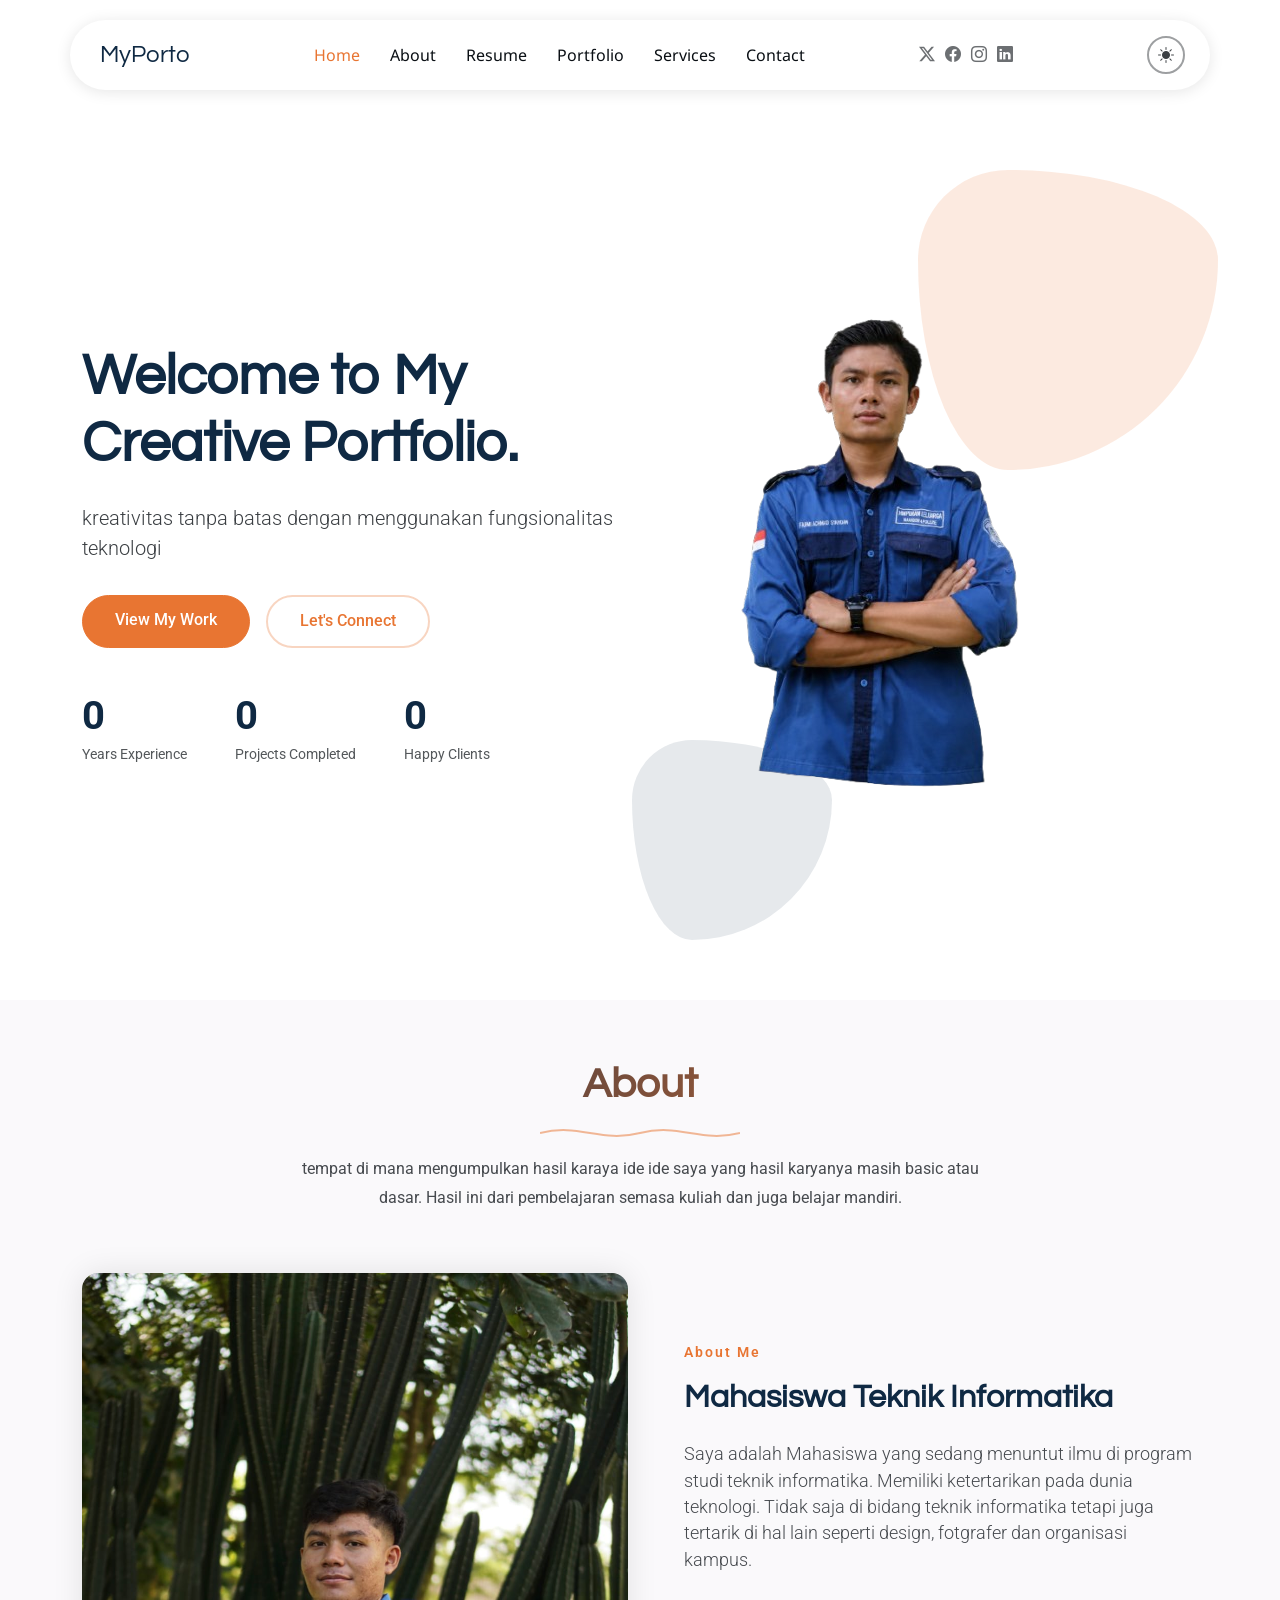
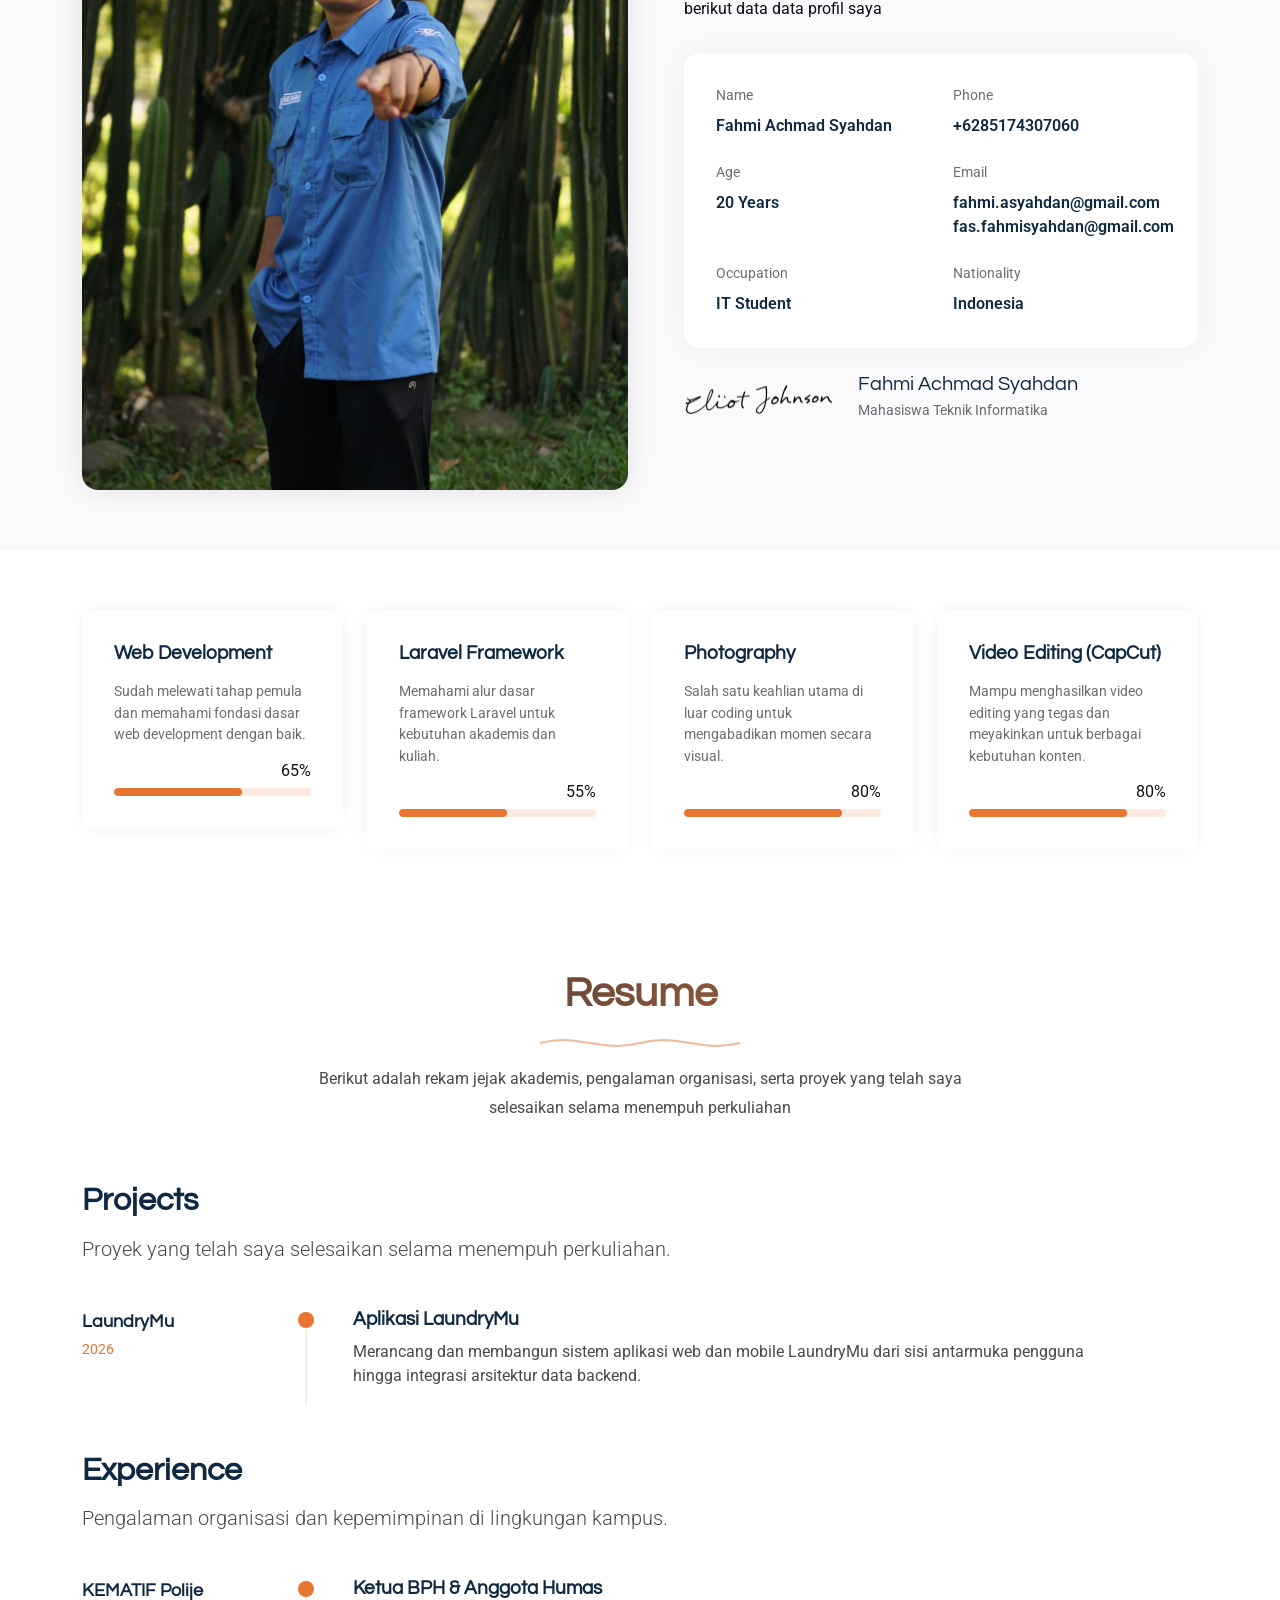
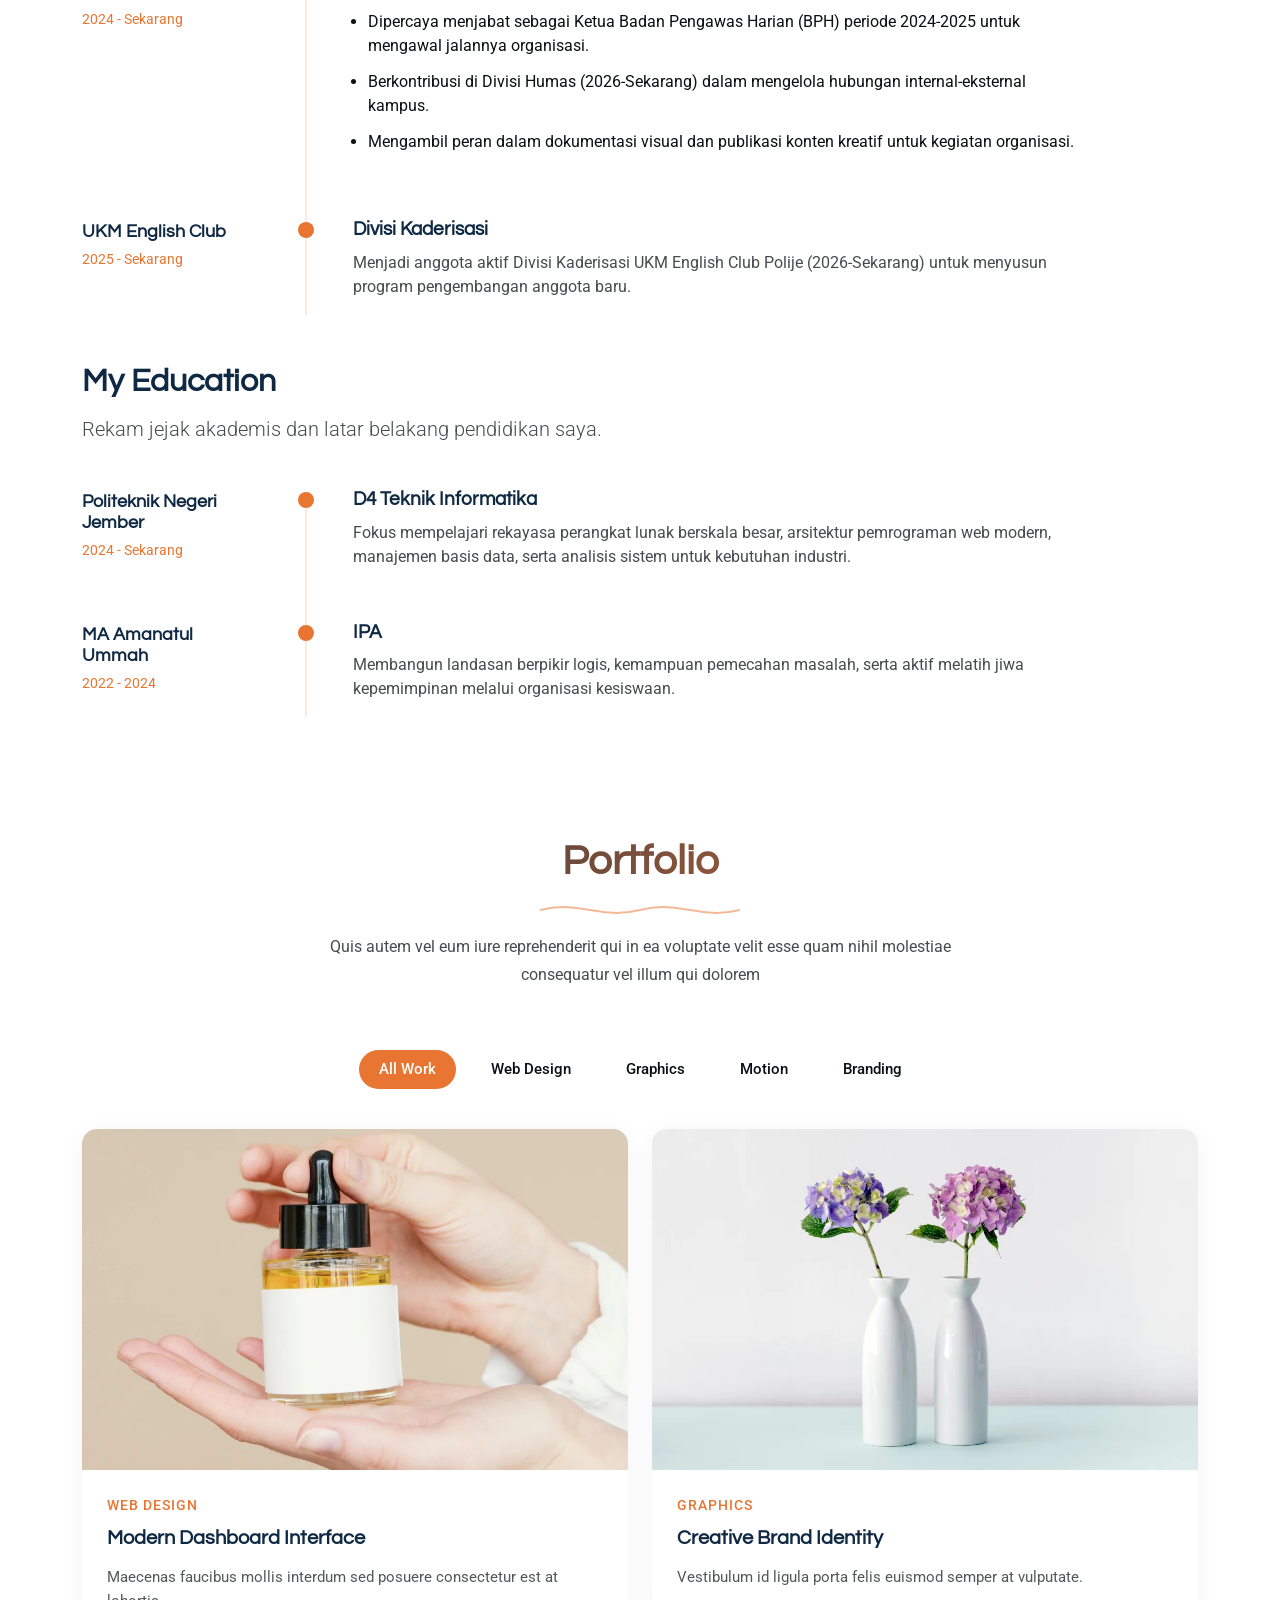
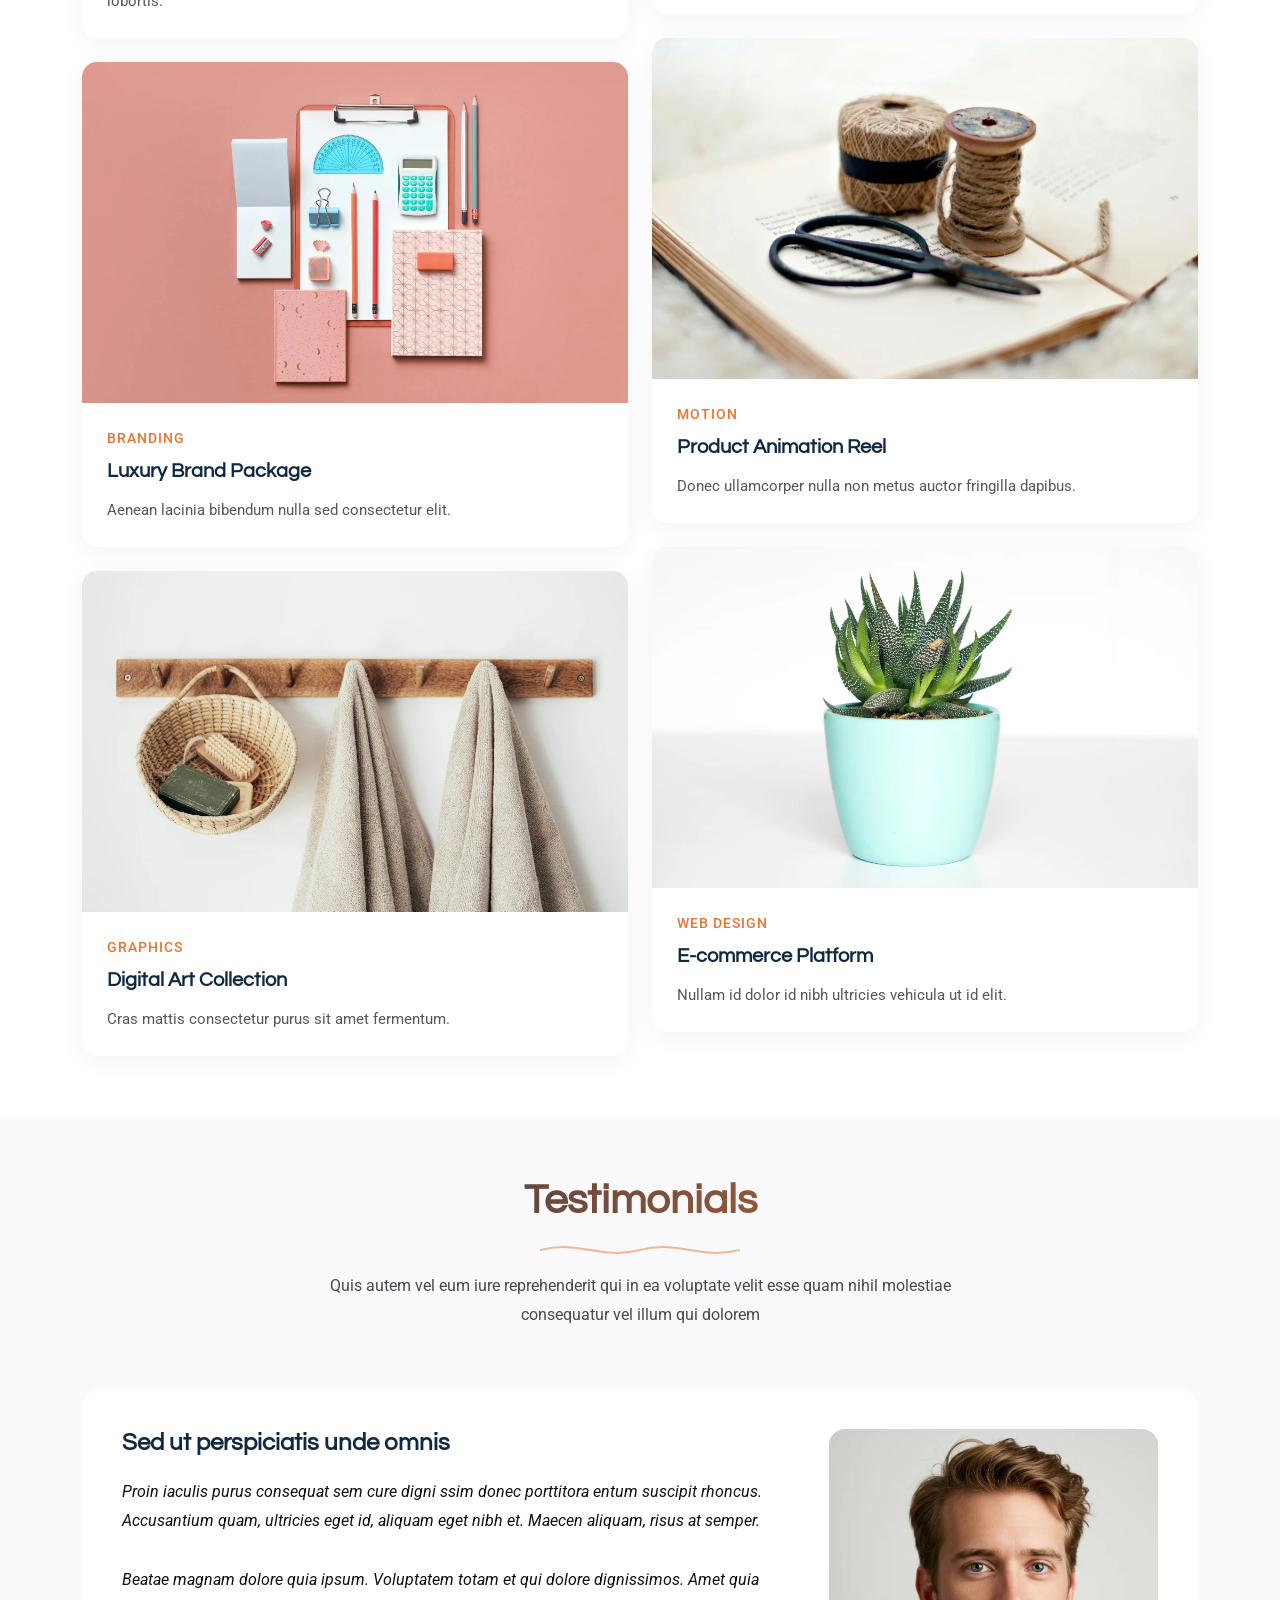
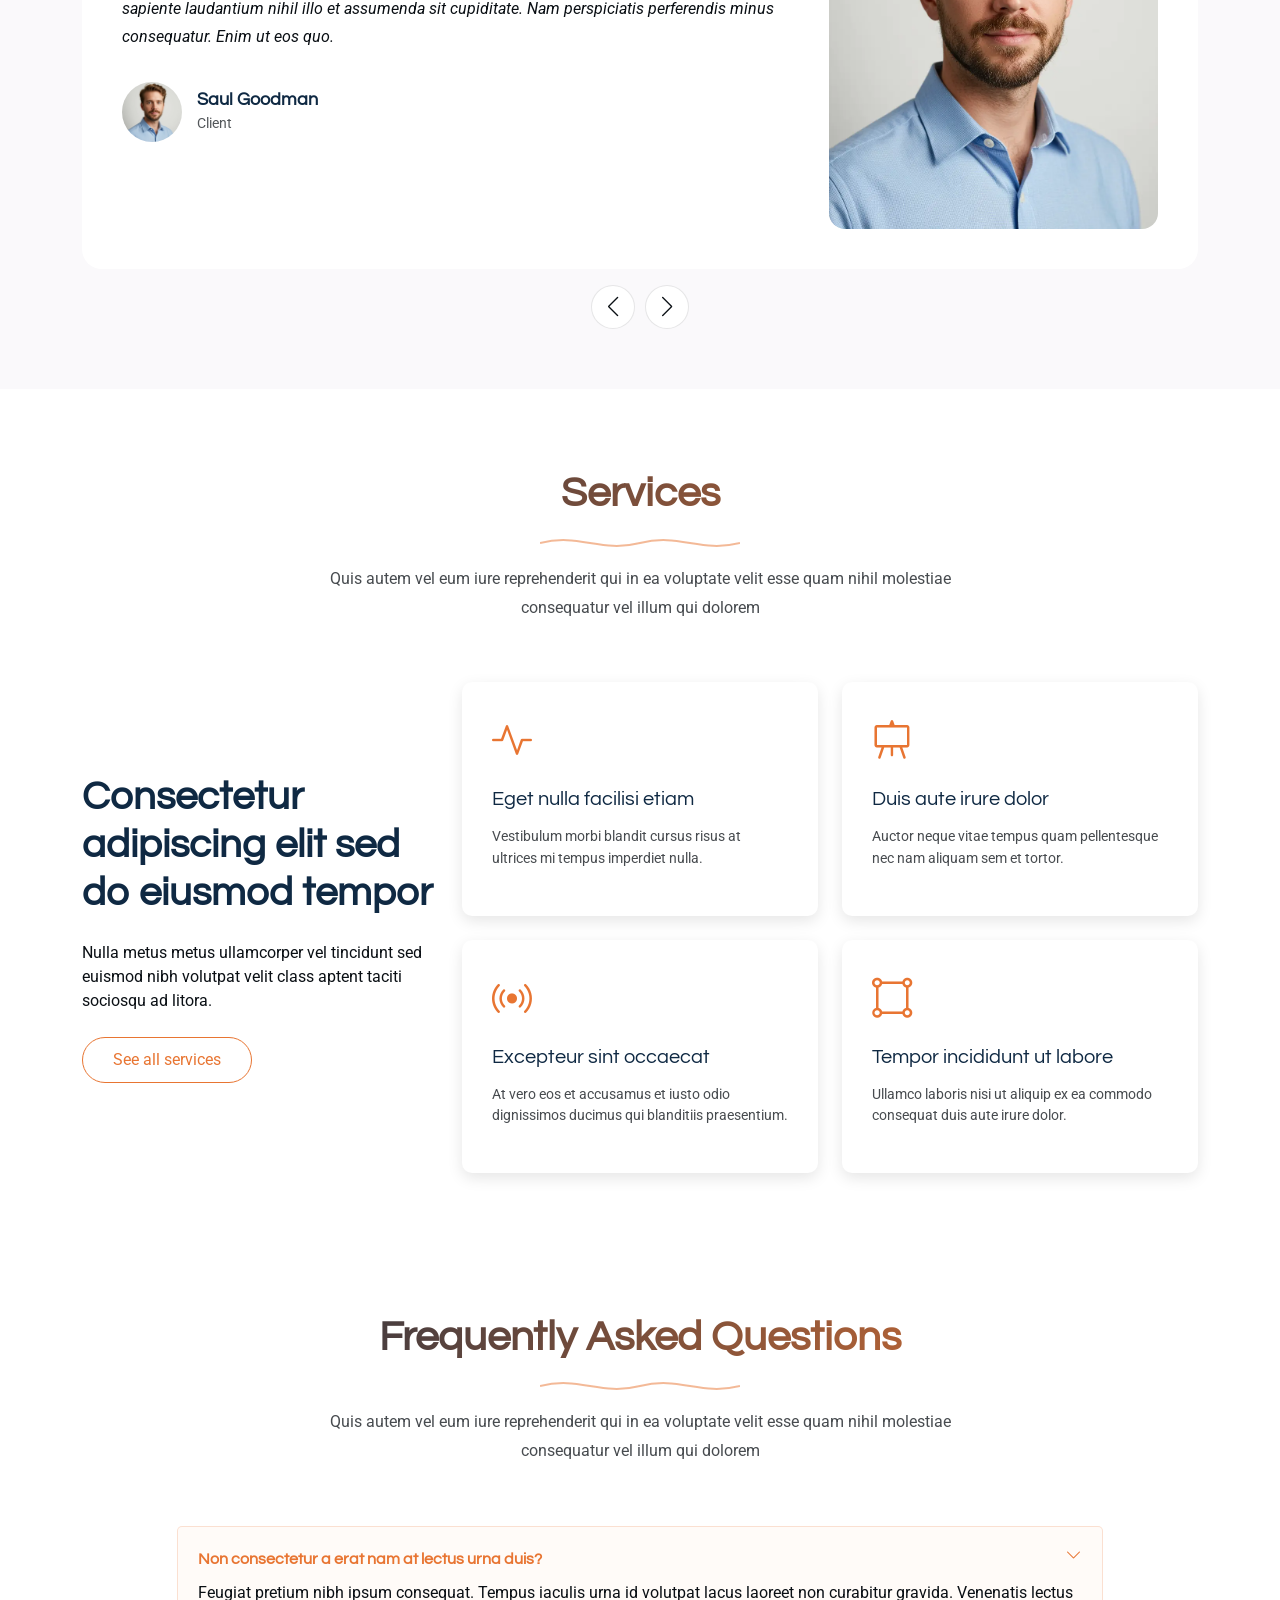
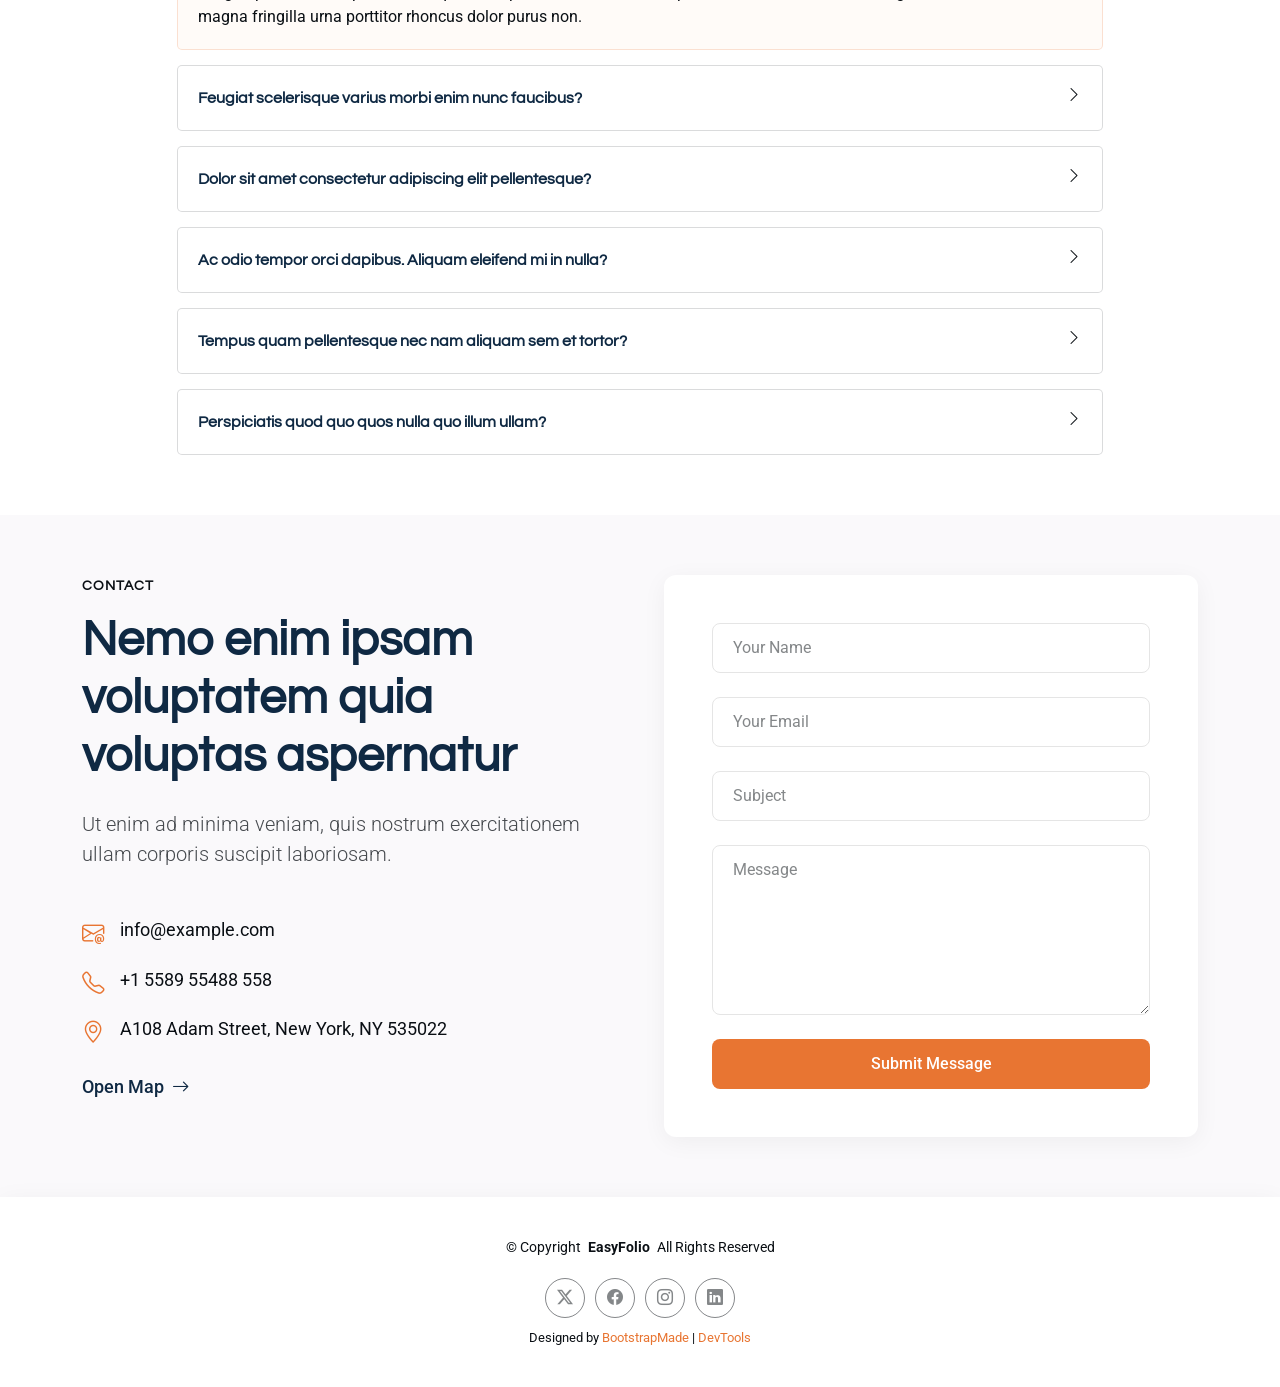
==== index.html @ a1263321 "first commit" ====
<!DOCTYPE html>
<html lang="en">

<head>
  <meta charset="utf-8">
  <meta content="width=device-width, initial-scale=1.0" name="viewport">
  <title>Index - EasyFolio Bootstrap Template</title>
  <meta name="description" content="">
  <meta name="keywords" content="">

  <!-- Favicons -->
  <link href="assets/img/favicon.png" rel="icon">
  <link href="assets/img/apple-touch-icon.png" rel="apple-touch-icon">

  <!-- Fonts -->
  <link href="https://fonts.googleapis.com" rel="preconnect">
  <link href="https://fonts.gstatic.com" rel="preconnect" crossorigin>
  <link
    href="https://fonts.googleapis.com/css2?family=Roboto:ital,wght@0,100;0,300;0,400;0,500;0,700;0,900;1,100;1,300;1,400;1,500;1,700;1,900&family=Noto+Sans:ital,wght@0,100;0,200;0,300;0,400;0,500;0,600;0,700;0,800;0,900;1,100;1,200;1,300;1,400;1,500;1,600;1,700;1,800;1,900&family=Questrial:wght@400&display=swap"
    rel="stylesheet">

  <!-- Vendor CSS Files -->
  <link href="assets/vendor/bootstrap/css/bootstrap.min.css" rel="stylesheet">
  <link href="assets/vendor/bootstrap-icons/bootstrap-icons.css" rel="stylesheet">
  <link href="assets/vendor/aos/aos.css" rel="stylesheet">
  <link href="assets/vendor/glightbox/css/glightbox.min.css" rel="stylesheet">
  <link href="assets/vendor/swiper/swiper-bundle.min.css" rel="stylesheet">

  <!-- Main CSS File -->
  <link href="assets/css/main.css" rel="stylesheet">

  <!-- =======================================================
  * Template Name: EasyFolio
  * Template URL: https://bootstrapmade.com/easyfolio-bootstrap-portfolio-template/
  * Updated: Feb 21 2025 with Bootstrap v5.3.3
  * Author: BootstrapMade.com
  * License: https://bootstrapmade.com/license/
  ======================================================== -->

  <!-- Dark mode: Apply before render to prevent FOUC -->
  <script>
    (function () {
      if (localStorage.getItem('easyfolio-dark-mode') === 'enabled') {
        document.documentElement.classList.add('dark-mode-preload');
        document.addEventListener('DOMContentLoaded', function () {
          document.body.classList.add('dark-mode');
          document.documentElement.classList.remove('dark-mode-preload');
        });
      }
    })();
  </script>
</head>

<body class="index-page">

  <header id="header" class="header d-flex align-items-center sticky-top">
    <div
      class="header-container container-fluid container-xl position-relative d-flex align-items-center justify-content-between">

      <a href="index.html" class="logo d-flex align-items-center me-auto me-xl-0">
        <!-- Uncomment the line below if you also wish to use an image logo -->
        <!-- <img src="assets/img/logo.webp" alt=""> -->
        <h1 class="sitename">MyPorto</h1>
      </a>

      <nav id="navmenu" class="navmenu">
        <ul>
          <li><a href="#hero" class="active">Home</a></li>
          <li><a href="#about">About</a></li>
          <li><a href="#resume">Resume</a></li>
          <li><a href="#portfolio">Portfolio</a></li>
          <li><a href="#services">Services</a></li>

          <li><a href="#contact">Contact</a></li>
        </ul>
        <i class="mobile-nav-toggle d-xl-none bi bi-list"></i>
      </nav>

      <div class="header-social-links">
        <a href="#" class="twitter"><i class="bi bi-twitter-x"></i></a>
        <a href="#" class="facebook"><i class="bi bi-facebook"></i></a>
        <a href="#" class="instagram"><i class="bi bi-instagram"></i></a>
        <a href="#" class="linkedin"><i class="bi bi-linkedin"></i></a>
      </div>

      <!-- Dark Mode Toggle -->
      <button class="dark-mode-toggle" id="darkModeToggle" title="Toggle Dark Mode" aria-label="Toggle Dark Mode">
        <i class="bi bi-sun-fill icon-sun"></i>
        <i class="bi bi-moon-fill icon-moon"></i>
      </button>

    </div>
  </header>

  <main class="main">

    <!-- Hero Section -->
    <section id="hero" class="hero section">

      <div class="container" data-aos="fade-up" data-aos-delay="100">

        <div class="row align-items-center content">
          <div class="col-lg-6" data-aos="fade-up" data-aos-delay="200">
            <h2>Welcome to My Creative Portfolio.</h2>
            <p class="lead">kreativitas tanpa batas dengan menggunakan fungsionalitas teknologi</p>
            <div class="cta-buttons" data-aos="fade-up" data-aos-delay="300">
              <a href="#portfolio" class="btn btn-primary">View My Work</a>
              <a href="#contact" class="btn btn-outline">Let's Connect</a>
            </div>
            <div class="hero-stats" data-aos="fade-up" data-aos-delay="400">
              <div class="stat-item">
                <span class="stat-number">0</span>
                <span class="stat-label">Years Experience</span>
              </div>
              <div class="stat-item">
                <span class="stat-number">0</span>
                <span class="stat-label">Projects Completed</span>
              </div>
              <div class="stat-item">
                <span class="stat-number">0</span>
                <span class="stat-label">Happy Clients</span>
              </div>
            </div>
          </div>
          <div class="col-lg-6">
            <div class="hero-image">
              <img src="assets/img/profile/fahmi profil.png" alt="Portfolio Hero Image" class="img-fluid"
                data-aos="zoom-out" data-aos-delay="300">
              <div class="shape-1"></div>
              <div class="shape-2"></div>
            </div>
          </div>
        </div>

      </div>

    </section><!-- /Hero Section -->

    <!-- About Section -->
    <section id="about" class="about section light-background">

      <!-- Section Title -->
      <div class="container section-title" data-aos="fade-up">
        <h2>About</h2>
        <div class="title-shape">
          <svg viewBox="0 0 200 20" xmlns="http://www.w3.org/2000/svg">
            <path d="M 0,10 C 40,0 60,20 100,10 C 140,0 160,20 200,10" fill="none" stroke="currentColor"
              stroke-width="2"></path>
          </svg>
        </div>
        <p>tempat di mana mengumpulkan hasil karaya ide ide saya yang hasil karyanya masih basic atau dasar. Hasil ini dari pembelajaran semasa kuliah dan juga belajar mandiri.</p>
      </div><!-- End Section Title -->

      <div class="container" data-aos="fade-up" data-aos-delay="100">

        <div class="row align-items-center">
          <div class="col-lg-6 position-relative" data-aos="fade-right" data-aos-delay="200">
            <div class="about-image">
              <img src="assets/img/profile/profil fahmi kematif.jpg" alt="Profile Image" class="img-fluid rounded-4">
            </div>
          </div>

          <div class="col-lg-6" data-aos="fade-left" data-aos-delay="300">
            <div class="about-content">
              <span class="subtitle">About Me</span>

              <h2>Mahasiswa Teknik Informatika</h2>

              <p class="lead mb-4">Saya adalah Mahasiswa yang sedang menuntut ilmu di program studi teknik informatika. Memiliki ketertarikan pada dunia teknologi. Tidak saja di bidang teknik informatika tetapi juga tertarik di hal lain seperti design, fotgrafer dan organisasi kampus.</p>

              <p class="mb-4">berikut data data profil saya</p>

              <div class="personal-info">
                <div class="row g-4">
                  <div class="col-6">
                    <div class="info-item">
                      <span class="label">Name</span>
                      <span class="value">Fahmi Achmad Syahdan</span>
                    </div>
                  </div>

                  <div class="col-6">
                    <div class="info-item">
                      <span class="label">Phone</span>
                      <span class="value">+6285174307060</span>
                    </div>
                  </div>

                  <div class="col-6">
                    <div class="info-item">
                      <span class="label">Age</span>
                      <span class="value">20 Years</span>
                    </div>
                  </div>

                  <div class="col-6">
                    <div class="info-item">
                      <span class="label">Email</span>
                      <span class="value">fahmi.asyahdan@gmail.com<br>fas.fahmisyahdan@gmail.com</span>
                    </div>
                  </div>

                  <div class="col-6">
                    <div class="info-item">
                      <span class="label">Occupation</span>
                      <span class="value">IT Student</span>
                    </div>
                  </div>

                  <div class="col-6">
                    <div class="info-item">
                      <span class="label">Nationality</span>
                      <span class="value">Indonesia</span>
                    </div>
                  </div>
                </div>
              </div>

              <div class="signature mt-4">
                <div class="signature-image">
                  <img src="assets/img/misc/signature-1.webp" alt="" class="img-fluid">
                </div>
                <div class="signature-info">
                  <h4>Fahmi Achmad Syahdan</h4>
                  <p>Mahasiswa Teknik Informatika</p>
                </div>
              </div>
            </div>
          </div>
        </div>

      </div>

    </section><!-- /About Section -->

    <!-- Skills Section -->
    <section id="skills" class="skills section">

      <div class="container" data-aos="fade-up" data-aos-delay="100">

        <div class="row g-4 skills-animation">

          <div class="col-md-6 col-lg-3" data-aos="fade-up" data-aos-delay="100">
            <div class="skill-box">
              <h3>Web Development</h3>
              <p>Sudah melewati tahap pemula dan memahami fondasi dasar web development dengan baik.</p>
              <span class="text-end d-block">65%</span>
              <div class="progress">
                <div class="progress-bar" role="progressbar" aria-valuenow="65" aria-valuemin="0" aria-valuemax="100">
                </div>
              </div>
            </div>
          </div>

          <div class="col-md-6 col-lg-3" data-aos="fade-up" data-aos-delay="200">
            <div class="skill-box">
              <h3>Laravel Framework</h3>
              <p>Memahami alur dasar framework Laravel untuk kebutuhan akademis dan kuliah.</p>
              <span class="text-end d-block">55%</span>
              <div class="progress">
                <div class="progress-bar" role="progressbar" aria-valuenow="55" aria-valuemin="0" aria-valuemax="100">
                </div>
              </div>
            </div>
          </div>

          <div class="col-md-6 col-lg-3" data-aos="fade-up" data-aos-delay="300">
            <div class="skill-box">
              <h3>Photography</h3>
              <p>Salah satu keahlian utama di luar coding untuk mengabadikan momen secara visual.</p>
              <span class="text-end d-block">80%</span>
              <div class="progress">
                <div class="progress-bar" role="progressbar" aria-valuenow="80" aria-valuemin="0" aria-valuemax="100">
                </div>
              </div>
            </div>
          </div>

          <div class="col-md-6 col-lg-3" data-aos="fade-up" data-aos-delay="400">
            <div class="skill-box">
              <h3>Video Editing (CapCut)</h3>
              <p>Mampu menghasilkan video editing yang tegas dan meyakinkan untuk berbagai kebutuhan konten.</p>
              <span class="text-end d-block">80%</span>
              <div class="progress">
                <div class="progress-bar" role="progressbar" aria-valuenow="80" aria-valuemin="0" aria-valuemax="100">
                </div>
              </div>
            </div>
          </div>

        </div>

      </div>

    </section><!-- /Skills Section -->

    <!-- Resume Section -->
    <section id="resume" class="resume section">

      <!-- Section Title -->
      <div class="container section-title" data-aos="fade-up">
        <h2>Resume</h2>
        <div class="title-shape">
          <svg viewBox="0 0 200 20" xmlns="http://www.w3.org/2000/svg">
            <path d="M 0,10 C 40,0 60,20 100,10 C 140,0 160,20 200,10" fill="none" stroke="currentColor"
              stroke-width="2"></path>
          </svg>
        </div>
        <p>Berikut adalah rekam jejak akademis, pengalaman organisasi, serta proyek yang telah saya selesaikan selama menempuh perkuliahan</p>
      </div><!-- End Section Title -->

      <div class="container" data-aos="fade-up" data-aos-delay="100">

        <div class="row">
          <div class="col-12">
            <div class="resume-wrapper">
              <div class="resume-block" data-aos="fade-up">
                <h2>Projects</h2>
                <p class="lead">Proyek yang telah saya selesaikan selama menempuh perkuliahan.</p>

                <div class="timeline">
                  <div class="timeline-item" data-aos="fade-up" data-aos-delay="200">
                    <div class="timeline-left">
                      <h4 class="company">LaundryMu</h4>
                      <span class="period">2026</span>
                    </div>
                    <div class="timeline-dot"></div>
                    <div class="timeline-right">
                      <h3 class="position">Aplikasi LaundryMu</h3>
                      <p class="description">Merancang dan membangun sistem aplikasi web dan mobile LaundryMu dari sisi antarmuka pengguna hingga integrasi arsitektur data backend.</p>
                    </div>
                  </div>
                </div>
              </div>

              <div class="resume-block" data-aos="fade-up" data-aos-delay="100">
                <h2>Experience</h2>
                <p class="lead">Pengalaman organisasi dan kepemimpinan di lingkungan kampus.</p>

                <div class="timeline">
                  <div class="timeline-item" data-aos="fade-up" data-aos-delay="200">
                    <div class="timeline-left">
                      <h4 class="company">KEMATIF Polije</h4>
                      <span class="period">2024 - Sekarang</span>
                    </div>
                    <div class="timeline-dot"></div>
                    <div class="timeline-right">
                      <h3 class="position">Ketua BPH &amp; Anggota Humas</h3>
                      <ul>
                        <li>Dipercaya menjabat sebagai Ketua Badan Pengawas Harian (BPH) periode 2024-2025 untuk mengawal jalannya organisasi.</li>
                        <li>Berkontribusi di Divisi Humas (2026-Sekarang) dalam mengelola hubungan internal-eksternal kampus.</li>
                        <li>Mengambil peran dalam dokumentasi visual dan publikasi konten kreatif untuk kegiatan organisasi.</li>
                      </ul>
                    </div>
                  </div>

                  <div class="timeline-item" data-aos="fade-up" data-aos-delay="300">
                    <div class="timeline-left">
                      <h4 class="company">UKM English Club</h4>
                      <span class="period">2025 - Sekarang</span>
                    </div>
                    <div class="timeline-dot"></div>
                    <div class="timeline-right">
                      <h3 class="position">Divisi Kaderisasi</h3>
                      <p class="description">Menjadi anggota aktif Divisi Kaderisasi UKM English Club Polije (2026-Sekarang) untuk menyusun program pengembangan anggota baru.</p>
                    </div>
                  </div>
                </div>
              </div>

              <div class="resume-block" data-aos="fade-up" data-aos-delay="200">
                <h2>My Education</h2>
                <p class="lead">Rekam jejak akademis dan latar belakang pendidikan saya.</p>

                <div class="timeline">
                  <div class="timeline-item" data-aos="fade-up" data-aos-delay="200">
                    <div class="timeline-left">
                      <h4 class="company">Politeknik Negeri Jember</h4>
                      <span class="period">2024 - Sekarang</span>
                    </div>
                    <div class="timeline-dot"></div>
                    <div class="timeline-right">
                      <h3 class="position">D4 Teknik Informatika</h3>
                      <p class="description">Fokus mempelajari rekayasa perangkat lunak berskala besar, arsitektur pemrograman web modern, manajemen basis data, serta analisis sistem untuk kebutuhan industri.</p>
                    </div>
                  </div>

                  <div class="timeline-item" data-aos="fade-up" data-aos-delay="300">
                    <div class="timeline-left">
                      <h4 class="company">MA Amanatul Ummah</h4>
                      <span class="period">2022 - 2024</span>
                    </div>
                    <div class="timeline-dot"></div>
                    <div class="timeline-right">
                      <h3 class="position">IPA</h3>
                      <p class="description">Membangun landasan berpikir logis, kemampuan pemecahan masalah, serta aktif melatih jiwa kepemimpinan melalui organisasi kesiswaan.</p>
                    </div>
                  </div>
                </div>
              </div>
            </div>
          </div>
        </div>

      </div>

    </section><!-- /Resume Section -->

    <!-- Portfolio Section -->
    <section id="portfolio" class="portfolio section">

      <!-- Section Title -->
      <div class="container section-title" data-aos="fade-up">
        <h2>Portfolio</h2>
        <div class="title-shape">
          <svg viewBox="0 0 200 20" xmlns="http://www.w3.org/2000/svg">
            <path d="M 0,10 C 40,0 60,20 100,10 C 140,0 160,20 200,10" fill="none" stroke="currentColor"
              stroke-width="2"></path>
          </svg>
        </div>
        <p>Quis autem vel eum iure reprehenderit qui in ea voluptate velit esse quam nihil molestiae consequatur vel
          illum qui dolorem</p>
      </div><!-- End Section Title -->

      <div class="container" data-aos="fade-up" data-aos-delay="100">

        <div class="isotope-layout" data-default-filter="*" data-layout="masonry" data-sort="original-order">

          <div class="portfolio-filters-container" data-aos="fade-up" data-aos-delay="200">
            <ul class="portfolio-filters isotope-filters">
              <li data-filter="*" class="filter-active">All Work</li>
              <li data-filter=".filter-web">Web Design</li>
              <li data-filter=".filter-graphics">Graphics</li>
              <li data-filter=".filter-motion">Motion</li>
              <li data-filter=".filter-brand">Branding</li>
            </ul>
          </div>

          <div class="row g-4 isotope-container" data-aos="fade-up" data-aos-delay="300">

            <div class="col-lg-6 col-md-6 portfolio-item isotope-item filter-web">
              <div class="portfolio-card">
                <div class="portfolio-image">
                  <img src="assets/img/portfolio/portfolio-1.webp" class="img-fluid" alt="" loading="lazy">
                  <div class="portfolio-overlay">
                    <div class="portfolio-actions">
                      <a href="assets/img/portfolio/portfolio-1.webp" class="glightbox preview-link"
                        data-gallery="portfolio-gallery-web"><i class="bi bi-eye"></i></a>
                      <a href="portfolio-details.html" class="details-link"><i class="bi bi-arrow-right"></i></a>
                    </div>
                  </div>
                </div>
                <div class="portfolio-content">
                  <span class="category">Web Design</span>
                  <h3>Modern Dashboard Interface</h3>
                  <p>Maecenas faucibus mollis interdum sed posuere consectetur est at lobortis.</p>
                </div>
              </div>
            </div><!-- End Portfolio Item -->

            <div class="col-lg-6 col-md-6 portfolio-item isotope-item filter-graphics">
              <div class="portfolio-card">
                <div class="portfolio-image">
                  <img src="assets/img/portfolio/portfolio-10.webp" class="img-fluid" alt="" loading="lazy">
                  <div class="portfolio-overlay">
                    <div class="portfolio-actions">
                      <a href="assets/img/portfolio/portfolio-10.webp" class="glightbox preview-link"
                        data-gallery="portfolio-gallery-graphics"><i class="bi bi-eye"></i></a>
                      <a href="portfolio-details.html" class="details-link"><i class="bi bi-arrow-right"></i></a>
                    </div>
                  </div>
                </div>
                <div class="portfolio-content">
                  <span class="category">Graphics</span>
                  <h3>Creative Brand Identity</h3>
                  <p>Vestibulum id ligula porta felis euismod semper at vulputate.</p>
                </div>
              </div>
            </div><!-- End Portfolio Item -->

            <div class="col-lg-6 col-md-6 portfolio-item isotope-item filter-motion">
              <div class="portfolio-card">
                <div class="portfolio-image">
                  <img src="assets/img/portfolio/portfolio-7.webp" class="img-fluid" alt="" loading="lazy">
                  <div class="portfolio-overlay">
                    <div class="portfolio-actions">
                      <a href="assets/img/portfolio/portfolio-7.webp" class="glightbox preview-link"
                        data-gallery="portfolio-gallery-motion"><i class="bi bi-eye"></i></a>
                      <a href="portfolio-details.html" class="details-link"><i class="bi bi-arrow-right"></i></a>
                    </div>
                  </div>
                </div>
                <div class="portfolio-content">
                  <span class="category">Motion</span>
                  <h3>Product Animation Reel</h3>
                  <p>Donec ullamcorper nulla non metus auctor fringilla dapibus.</p>
                </div>
              </div>
            </div><!-- End Portfolio Item -->

            <div class="col-lg-6 col-md-6 portfolio-item isotope-item filter-brand">
              <div class="portfolio-card">
                <div class="portfolio-image">
                  <img src="assets/img/portfolio/portfolio-4.webp" class="img-fluid" alt="" loading="lazy">
                  <div class="portfolio-overlay">
                    <div class="portfolio-actions">
                      <a href="assets/img/portfolio/portfolio-4.webp" class="glightbox preview-link"
                        data-gallery="portfolio-gallery-brand"><i class="bi bi-eye"></i></a>
                      <a href="portfolio-details.html" class="details-link"><i class="bi bi-arrow-right"></i></a>
                    </div>
                  </div>
                </div>
                <div class="portfolio-content">
                  <span class="category">Branding</span>
                  <h3>Luxury Brand Package</h3>
                  <p>Aenean lacinia bibendum nulla sed consectetur elit.</p>
                </div>
              </div>
            </div><!-- End Portfolio Item -->

            <div class="col-lg-6 col-md-6 portfolio-item isotope-item filter-web">
              <div class="portfolio-card">
                <div class="portfolio-image">
                  <img src="assets/img/portfolio/portfolio-2.webp" class="img-fluid" alt="" loading="lazy">
                  <div class="portfolio-overlay">
                    <div class="portfolio-actions">
                      <a href="assets/img/portfolio/portfolio-2.webp" class="glightbox preview-link"
                        data-gallery="portfolio-gallery-web"><i class="bi bi-eye"></i></a>
                      <a href="portfolio-details.html" class="details-link"><i class="bi bi-arrow-right"></i></a>
                    </div>
                  </div>
                </div>
                <div class="portfolio-content">
                  <span class="category">Web Design</span>
                  <h3>E-commerce Platform</h3>
                  <p>Nullam id dolor id nibh ultricies vehicula ut id elit.</p>
                </div>
              </div>
            </div><!-- End Portfolio Item -->

            <div class="col-lg-6 col-md-6 portfolio-item isotope-item filter-graphics">
              <div class="portfolio-card">
                <div class="portfolio-image">
                  <img src="assets/img/portfolio/portfolio-11.webp" class="img-fluid" alt="" loading="lazy">
                  <div class="portfolio-overlay">
                    <div class="portfolio-actions">
                      <a href="assets/img/portfolio/portfolio-11.webp" class="glightbox preview-link"
                        data-gallery="portfolio-gallery-graphics"><i class="bi bi-eye"></i></a>
                      <a href="portfolio-details.html" class="details-link"><i class="bi bi-arrow-right"></i></a>
                    </div>
                  </div>
                </div>
                <div class="portfolio-content">
                  <span class="category">Graphics</span>
                  <h3>Digital Art Collection</h3>
                  <p>Cras mattis consectetur purus sit amet fermentum.</p>
                </div>
              </div>
            </div><!-- End Portfolio Item -->

          </div><!-- End Portfolio Container -->

        </div>

      </div>

    </section><!-- /Portfolio Section -->

    <!-- Testimonials Section -->
    <section id="testimonials" class="testimonials section light-background">

      <!-- Section Title -->
      <div class="container section-title" data-aos="fade-up">
        <h2>Testimonials</h2>
        <div class="title-shape">
          <svg viewBox="0 0 200 20" xmlns="http://www.w3.org/2000/svg">
            <path d="M 0,10 C 40,0 60,20 100,10 C 140,0 160,20 200,10" fill="none" stroke="currentColor"
              stroke-width="2"></path>
          </svg>
        </div>
        <p>Quis autem vel eum iure reprehenderit qui in ea voluptate velit esse quam nihil molestiae consequatur vel
          illum qui dolorem</p>
      </div><!-- End Section Title -->

      <div class="container" data-aos="fade-up" data-aos-delay="100">

        <div class="testimonials-slider swiper init-swiper">
          <script type="application/json" class="swiper-config">
            {
              "slidesPerView": 1,
              "loop": true,
              "speed": 600,
              "autoplay": {
                "delay": 5000
              },
              "navigation": {
                "nextEl": ".swiper-button-next",
                "prevEl": ".swiper-button-prev"
              }
            }
          </script>

          <div class="swiper-wrapper">

            <div class="swiper-slide">
              <div class="testimonial-item">
                <div class="row">
                  <div class="col-lg-8">
                    <h2>Sed ut perspiciatis unde omnis</h2>
                    <p>
                      Proin iaculis purus consequat sem cure digni ssim donec porttitora entum suscipit rhoncus.
                      Accusantium quam, ultricies eget id, aliquam eget nibh et. Maecen aliquam, risus at semper.
                    </p>
                    <p>
                      Beatae magnam dolore quia ipsum. Voluptatem totam et qui dolore dignissimos. Amet quia sapiente
                      laudantium nihil illo et assumenda sit cupiditate. Nam perspiciatis perferendis minus consequatur.
                      Enim ut eos quo.
                    </p>
                    <div class="profile d-flex align-items-center">
                      <img src="assets/img/person/person-m-7.webp" class="profile-img" alt="">
                      <div class="profile-info">
                        <h3>Saul Goodman</h3>
                        <span>Client</span>
                      </div>
                    </div>
                  </div>
                  <div class="col-lg-4 d-none d-lg-block">
                    <div class="featured-img-wrapper">
                      <img src="assets/img/person/person-m-7.webp" class="featured-img" alt="">
                    </div>
                  </div>
                </div>
              </div>
            </div><!-- End Testimonial Item -->

            <div class="swiper-slide">
              <div class="testimonial-item">
                <div class="row">
                  <div class="col-lg-8">
                    <h2>Nemo enim ipsam voluptatem</h2>
                    <p>
                      Export tempor illum tamen malis malis eram quae irure esse labore quem cillum quid cillum eram
                      malis quorum velit fore eram velit sunt aliqua noster fugiat irure amet legam anim culpa.
                    </p>
                    <p>
                      Dolorem excepturi esse qui amet maxime quibusdam aut repellendus voluptatum. Corrupti enim a
                      repellat cumque est laborum fuga consequuntur. Dolorem nostrum deleniti quas voluptatem iure
                      dolorum rerum. Repudiandae doloribus ut repellat harum vero aut. Modi aut velit aperiam aspernatur
                      odit ut vitae.
                    </p>
                    <div class="profile d-flex align-items-center">
                      <img src="assets/img/person/person-f-8.webp" class="profile-img" alt="">
                      <div class="profile-info">
                        <h3>Sara Wilsson</h3>
                        <span>Designer</span>
                      </div>
                    </div>
                  </div>
                  <div class="col-lg-4 d-none d-lg-block">
                    <div class="featured-img-wrapper">
                      <img src="assets/img/person/person-f-8.webp" class="featured-img" alt="">
                    </div>
                  </div>
                </div>
              </div>
            </div><!-- End Testimonial Item -->

            <div class="swiper-slide">
              <div class="testimonial-item">
                <div class="row">
                  <div class="col-lg-8">
                    <h2>
                      Labore nostrum eos impedit
                    </h2>
                    <p>
                      Fugiat enim eram quae cillum dolore dolor amet nulla culpa multos export minim fugiat minim velit
                      minim dolor enim duis veniam ipsum anim magna sunt elit fore quem dolore labore illum veniam.
                    </p>
                    <p>
                      Itaque ut explicabo vero occaecati est quam rerum sed. Numquam tempora aut aut quaerat quia illum.
                      Nobis quia autem odit ipsam numquam. Doloribus sit sint corporis eius totam fuga. Hic nostrum
                      suscipit corrupti nam expedita adipisci aut optio.
                    </p>
                    <div class="profile d-flex align-items-center">
                      <img src="assets/img/person/person-m-9.webp" class="profile-img" alt="">
                      <div class="profile-info">
                        <h3>Matt Brandon</h3>
                        <span>Freelancer</span>
                      </div>
                    </div>
                  </div>
                  <div class="col-lg-4 d-none d-lg-block">
                    <div class="featured-img-wrapper">
                      <img src="assets/img/person/person-m-9.webp" class="featured-img" alt="">
                    </div>
                  </div>
                </div>
              </div>
            </div><!-- End Testimonial Item -->

            <div class="swiper-slide">
              <div class="testimonial-item">
                <div class="row">
                  <div class="col-lg-8">
                    <h2>Impedit dolor facilis nulla</h2>
                    <p>
                      Enim nisi quem export duis labore cillum quae magna enim sint quorum nulla quem veniam duis minim
                      tempor labore quem eram duis noster aute amet eram fore quis sint minim.
                    </p>
                    <p>
                      Omnis aspernatur accusantium qui delectus praesentium repellendus. Facilis sint odio aspernatur
                      voluptas commodi qui qui qui pariatur. Corrupti deleniti itaque quaerat ipsum deleniti culpa
                      tempora tempore. Et consequatur exercitationem hic aspernatur nobis est voluptatibus architecto
                      laborum.
                    </p>
                    <div class="profile d-flex align-items-center">
                      <img src="assets/img/person/person-f-10.webp" class="profile-img" alt="">
                      <div class="profile-info">
                        <h3>Jena Karlis</h3>
                        <span>Store Owner</span>
                      </div>
                    </div>
                  </div>
                  <div class="col-lg-4 d-none d-lg-block">
                    <div class="featured-img-wrapper">
                      <img src="assets/img/person/person-f-10.webp" class="featured-img" alt="">
                    </div>
                  </div>
                </div>
              </div>
            </div><!-- End Testimonial Item -->

          </div>

          <div class="swiper-navigation w-100 d-flex align-items-center justify-content-center">
            <div class="swiper-button-prev"></div>
            <div class="swiper-button-next"></div>
          </div>

        </div>

      </div>

    </section><!-- /Testimonials Section -->

    <!-- Services Section -->
    <section id="services" class="services section">

      <!-- Section Title -->
      <div class="container section-title" data-aos="fade-up">
        <h2>Services</h2>
        <div class="title-shape">
          <svg viewBox="0 0 200 20" xmlns="http://www.w3.org/2000/svg">
            <path d="M 0,10 C 40,0 60,20 100,10 C 140,0 160,20 200,10" fill="none" stroke="currentColor"
              stroke-width="2"></path>
          </svg>
        </div>
        <p>Quis autem vel eum iure reprehenderit qui in ea voluptate velit esse quam nihil molestiae consequatur vel
          illum qui dolorem</p>
      </div><!-- End Section Title -->

      <div class="container" data-aos="fade-up" data-aos-delay="100">

        <div class="row align-items-center">
          <div class="col-lg-4 mb-5 mb-lg-0">
            <h2 class="fw-bold mb-4 servies-title">Consectetur adipiscing elit sed do eiusmod tempor</h2>
            <p class="mb-4">Nulla metus metus ullamcorper vel tincidunt sed euismod nibh volutpat velit class aptent
              taciti sociosqu ad litora.</p>
            <a href="#" class="btn btn-outline-primary">See all services</a>
          </div>
          <div class="col-lg-8">
            <div class="row g-4">

              <div class="col-md-6" data-aos="fade-up" data-aos-delay="200">
                <div class="service-item">
                  <i class="bi bi-activity icon"></i>
                  <h3><a href="service-details.html">Eget nulla facilisi etiam</a></h3>
                  <p>Vestibulum morbi blandit cursus risus at ultrices mi tempus imperdiet nulla.</p>
                </div>
              </div><!-- End Service Item -->

              <div class="col-md-6" data-aos="fade-up" data-aos-delay="300">
                <div class="service-item">
                  <i class="bi bi-easel icon"></i>
                  <h3><a href="service-details.html">Duis aute irure dolor</a></h3>
                  <p>Auctor neque vitae tempus quam pellentesque nec nam aliquam sem et tortor.</p>
                </div>
              </div><!-- End Service Item -->

              <div class="col-md-6" data-aos="fade-up" data-aos-delay="400">
                <div class="service-item">
                  <i class="bi bi-broadcast icon"></i>
                  <h3><a href="service-details.html">Excepteur sint occaecat</a></h3>
                  <p>At vero eos et accusamus et iusto odio dignissimos ducimus qui blanditiis praesentium.</p>
                </div>
              </div><!-- End Service Item -->

              <div class="col-md-6" data-aos="fade-up" data-aos-delay="500">
                <div class="service-item">
                  <i class="bi bi-bounding-box-circles icon"></i>
                  <h3><a href="service-details.html">Tempor incididunt ut labore</a></h3>
                  <p>Ullamco laboris nisi ut aliquip ex ea commodo consequat duis aute irure dolor.</p>
                </div>
              </div><!-- End Service Item -->

            </div>
          </div>
        </div>

      </div>

    </section><!-- /Services Section -->

    <!-- Faq Section -->
    <section id="faq" class="faq section">

      <!-- Section Title -->
      <div class="container section-title" data-aos="fade-up">
        <h2>Frequently Asked Questions</h2>
        <div class="title-shape">
          <svg viewBox="0 0 200 20" xmlns="http://www.w3.org/2000/svg">
            <path d="M 0,10 C 40,0 60,20 100,10 C 140,0 160,20 200,10" fill="none" stroke="currentColor"
              stroke-width="2"></path>
          </svg>
        </div>
        <p>Quis autem vel eum iure reprehenderit qui in ea voluptate velit esse quam nihil molestiae consequatur vel
          illum qui dolorem</p>
      </div><!-- End Section Title -->

      <div class="container">

        <div class="row justify-content-center">

          <div class="col-lg-10" data-aos="fade-up" data-aos-delay="100">

            <div class="faq-container">

              <div class="faq-item faq-active">
                <h3>Non consectetur a erat nam at lectus urna duis?</h3>
                <div class="faq-content">
                  <p>Feugiat pretium nibh ipsum consequat. Tempus iaculis urna id volutpat lacus laoreet non curabitur
                    gravida. Venenatis lectus magna fringilla urna porttitor rhoncus dolor purus non.</p>
                </div>
                <i class="faq-toggle bi bi-chevron-right"></i>
              </div><!-- End Faq item-->

              <div class="faq-item">
                <h3>Feugiat scelerisque varius morbi enim nunc faucibus?</h3>
                <div class="faq-content">
                  <p>Dolor sit amet consectetur adipiscing elit pellentesque habitant morbi. Id interdum velit laoreet
                    id donec ultrices. Fringilla phasellus faucibus scelerisque eleifend donec pretium. Est pellentesque
                    elit ullamcorper dignissim. Mauris ultrices eros in cursus turpis massa tincidunt dui.</p>
                </div>
                <i class="faq-toggle bi bi-chevron-right"></i>
              </div><!-- End Faq item-->

              <div class="faq-item">
                <h3>Dolor sit amet consectetur adipiscing elit pellentesque?</h3>
                <div class="faq-content">
                  <p>Eleifend mi in nulla posuere sollicitudin aliquam ultrices sagittis orci. Faucibus pulvinar
                    elementum integer enim. Sem nulla pharetra diam sit amet nisl suscipit. Rutrum tellus pellentesque
                    eu tincidunt. Lectus urna duis convallis convallis tellus. Urna molestie at elementum eu facilisis
                    sed odio morbi quis</p>
                </div>
                <i class="faq-toggle bi bi-chevron-right"></i>
              </div><!-- End Faq item-->

              <div class="faq-item">
                <h3>Ac odio tempor orci dapibus. Aliquam eleifend mi in nulla?</h3>
                <div class="faq-content">
                  <p>Dolor sit amet consectetur adipiscing elit pellentesque habitant morbi. Id interdum velit laoreet
                    id donec ultrices. Fringilla phasellus faucibus scelerisque eleifend donec pretium. Est pellentesque
                    elit ullamcorper dignissim. Mauris ultrices eros in cursus turpis massa tincidunt dui.</p>
                </div>
                <i class="faq-toggle bi bi-chevron-right"></i>
              </div><!-- End Faq item-->

              <div class="faq-item">
                <h3>Tempus quam pellentesque nec nam aliquam sem et tortor?</h3>
                <div class="faq-content">
                  <p>Molestie a iaculis at erat pellentesque adipiscing commodo. Dignissim suspendisse in est ante in.
                    Nunc vel risus commodo viverra maecenas accumsan. Sit amet nisl suscipit adipiscing bibendum est.
                    Purus gravida quis blandit turpis cursus in</p>
                </div>
                <i class="faq-toggle bi bi-chevron-right"></i>
              </div><!-- End Faq item-->

              <div class="faq-item">
                <h3>Perspiciatis quod quo quos nulla quo illum ullam?</h3>
                <div class="faq-content">
                  <p>Enim ea facilis quaerat voluptas quidem et dolorem. Quis et consequatur non sed in suscipit sequi.
                    Distinctio ipsam dolore et.</p>
                </div>
                <i class="faq-toggle bi bi-chevron-right"></i>
              </div><!-- End Faq item-->

            </div>

          </div><!-- End Faq Column-->

        </div>

      </div>

    </section><!-- /Faq Section -->

    <!-- Contact Section -->
    <section id="contact" class="contact section light-background">

      <div class="container" data-aos="fade-up" data-aos-delay="100">

        <div class="row g-5">
          <div class="col-lg-6">
            <div class="content" data-aos="fade-up" data-aos-delay="200">
              <div class="section-category mb-3">Contact</div>
              <h2 class="display-5 mb-4">Nemo enim ipsam voluptatem quia voluptas aspernatur</h2>
              <p class="lead mb-4">Ut enim ad minima veniam, quis nostrum exercitationem ullam corporis suscipit
                laboriosam.</p>

              <div class="contact-info mt-5">
                <div class="info-item d-flex mb-3">
                  <i class="bi bi-envelope-at me-3"></i>
                  <span>info@example.com</span>
                </div>

                <div class="info-item d-flex mb-3">
                  <i class="bi bi-telephone me-3"></i>
                  <span>+1 5589 55488 558</span>
                </div>

                <div class="info-item d-flex mb-4">
                  <i class="bi bi-geo-alt me-3"></i>
                  <span>A108 Adam Street, New York, NY 535022</span>
                </div>

                <a href="#" class="map-link d-inline-flex align-items-center">
                  Open Map
                  <i class="bi bi-arrow-right ms-2"></i>
                </a>
              </div>
            </div>
          </div>

          <div class="col-lg-6">
            <div class="contact-form card" data-aos="fade-up" data-aos-delay="300">
              <div class="card-body p-4 p-lg-5">

                <form action="forms/contact.php" method="post" class="php-email-form">
                  <div class="row gy-4">

                    <div class="col-12">
                      <input type="text" name="name" class="form-control" placeholder="Your Name" required="">
                    </div>

                    <div class="col-12 ">
                      <input type="email" class="form-control" name="email" placeholder="Your Email" required="">
                    </div>

                    <div class="col-12">
                      <input type="text" class="form-control" name="subject" placeholder="Subject" required="">
                    </div>

                    <div class="col-12">
                      <textarea class="form-control" name="message" rows="6" placeholder="Message"
                        required=""></textarea>
                    </div>

                    <div class="col-12 text-center">
                      <div class="loading">Loading</div>
                      <div class="error-message"></div>
                      <div class="sent-message">Your message has been sent. Thank you!</div>

                      <button type="submit" class="btn btn-submit w-100">Submit Message</button>
                    </div>

                  </div>
                </form>

              </div>
            </div>
          </div>

        </div>

      </div>

    </section><!-- /Contact Section -->

  </main>

  <footer id="footer" class="footer">

    <div class="container">
      <div class="copyright text-center ">
        <p>© <span>Copyright</span> <strong class="px-1 sitename">EasyFolio</strong> <span>All Rights Reserved</span>
        </p>
      </div>
      <div class="social-links d-flex justify-content-center">
        <a href=""><i class="bi bi-twitter-x"></i></a>
        <a href=""><i class="bi bi-facebook"></i></a>
        <a href=""><i class="bi bi-instagram"></i></a>
        <a href=""><i class="bi bi-linkedin"></i></a>
      </div>
      <div class="credits">
        <!-- All the links in the footer should remain intact. -->
        <!-- You can delete the links only if you've purchased the pro version. -->
        <!-- Licensing information: https://bootstrapmade.com/license/ -->
        <!-- Purchase the pro version with working PHP/AJAX contact form: [buy-url] -->
        Designed by <a href="https://bootstrapmade.com/">BootstrapMade</a> | <a
          href="https://bootstrapmade.com/tools/">DevTools</a>
      </div>
    </div>

  </footer>

  <!-- Scroll Top -->
  <a href="#" id="scroll-top" class="scroll-top d-flex align-items-center justify-content-center"><i
      class="bi bi-arrow-up-short"></i></a>

  <!-- Vendor JS Files -->
  <script src="assets/vendor/bootstrap/js/bootstrap.bundle.min.js"></script>
  <script src="assets/vendor/php-email-form/validate.js"></script>
  <script src="assets/vendor/aos/aos.js"></script>
  <script src="assets/vendor/waypoints/noframework.waypoints.js"></script>
  <script src="assets/vendor/glightbox/js/glightbox.min.js"></script>
  <script src="assets/vendor/imagesloaded/imagesloaded.pkgd.min.js"></script>
  <script src="assets/vendor/isotope-layout/isotope.pkgd.min.js"></script>
  <script src="assets/vendor/swiper/swiper-bundle.min.js"></script>

  <!-- Main JS File -->
  <script src="assets/js/main.js"></script>

</body>

</html>
---- assets/css/main.css ----
/**
* Template Name: EasyFolio
* Template URL: https://bootstrapmade.com/easyfolio-bootstrap-portfolio-template/
* Updated: Feb 21 2025 with Bootstrap v5.3.3
* Author: BootstrapMade.com
* License: https://bootstrapmade.com/license/
*/

/*--------------------------------------------------------------
# Font & Color Variables
# Help: https://bootstrapmade.com/color-system/
--------------------------------------------------------------*/
/* Fonts */
:root {
  --default-font: "Roboto", system-ui, -apple-system, "Segoe UI", Roboto, "Helvetica Neue", Arial, "Noto Sans", "Liberation Sans", sans-serif, "Apple Color Emoji", "Segoe UI Emoji", "Segoe UI Symbol", "Noto Color Emoji";
  --heading-font: "Questrial", sans-serif;
  --nav-font: "Noto Sans", sans-serif;
}

/* Global Colors - The following color variables are used throughout the website. Updating them here will change the color scheme of the entire website */
:root {
  --background-color: #ffffff;
  /* Background color for the entire website, including individual sections */
  --default-color: #0a0f14;
  /* Default color used for the majority of the text content across the entire website */
  --heading-color: #0f2943;
  /* Color for headings, subheadings and title throughout the website */
  --accent-color: #e87532;
  /* Accent color that represents your brand on the website. It's used for buttons, links, and other elements that need to stand out */
  --surface-color: #ffffff;
  /* The surface color is used as a background of boxed elements within sections, such as cards, icon boxes, or other elements that require a visual separation from the global background. */
  --contrast-color: #ffffff;
  /* Contrast color for text, ensuring readability against backgrounds of accent, heading, or default colors. */
}

/* Nav Menu Colors - The following color variables are used specifically for the navigation menu. They are separate from the global colors to allow for more customization options */
:root {
  --nav-color: #0a0f14;
  /* The default color of the main navmenu links */
  --nav-hover-color: #e87532;
  /* Applied to main navmenu links when they are hovered over or active */
  --nav-mobile-background-color: #ffffff;
  /* Used as the background color for mobile navigation menu */
  --nav-dropdown-background-color: #ffffff;
  /* Used as the background color for dropdown items that appear when hovering over primary navigation items */
  --nav-dropdown-color: #0a0f14;
  /* Used for navigation links of the dropdown items in the navigation menu. */
  --nav-dropdown-hover-color: #e87532;
  /* Similar to --nav-hover-color, this color is applied to dropdown navigation links when they are hovered over. */
}

/* Color Presets - These classes override global colors when applied to any section or element, providing reuse of the sam color scheme. */

.light-background {
  --background-color: #faf9fb;
  --surface-color: #ffffff;
}

.dark-background {
  --background-color: #060606;
  --default-color: #ffffff;
  --heading-color: #ffffff;
  --surface-color: #252525;
  --contrast-color: #ffffff;
}

/* Dark Mode Global Override - Applied when body has .dark-mode class */
body.dark-mode {
  --background-color: #0d1117;
  --default-color: #e6edf3;
  --heading-color: #f0f6fc;
  --accent-color: #f0954a;
  --surface-color: #161b22;
  --contrast-color: #0d1117;
  --nav-color: #e6edf3;
  --nav-hover-color: #f0954a;
  --nav-mobile-background-color: #161b22;
  --nav-dropdown-background-color: #1c2128;
  --nav-dropdown-color: #e6edf3;
  --nav-dropdown-hover-color: #f0954a;
}

body.dark-mode .light-background {
  --background-color: #161b22;
  --surface-color: #1c2128;
}

/* Global transition for smooth dark/light mode switching */
body,
body * {
  transition: background-color 0.4s ease, color 0.4s ease, border-color 0.3s ease, box-shadow 0.3s ease;
}

/* Smooth scroll */
:root {
  scroll-behavior: smooth;
}

/*--------------------------------------------------------------
# Dark Mode Toggle Button
--------------------------------------------------------------*/
.dark-mode-toggle {
  background: none;
  border: 2px solid color-mix(in srgb, var(--default-color), transparent 60%);
  border-radius: 50px;
  cursor: pointer;
  display: flex;
  align-items: center;
  justify-content: center;
  width: 38px;
  height: 38px;
  padding: 0;
  margin-left: 10px;
  color: color-mix(in srgb, var(--default-color), transparent 20%);
  font-size: 16px;
  position: relative;
  overflow: hidden;
  transition: all 0.3s ease;
  flex-shrink: 0;
}

.dark-mode-toggle:hover {
  border-color: var(--accent-color);
  color: var(--accent-color);
  transform: scale(1.1);
  box-shadow: 0 0 12px color-mix(in srgb, var(--accent-color), transparent 50%);
}

.dark-mode-toggle .icon-sun,
.dark-mode-toggle .icon-moon {
  position: absolute;
  transition: opacity 0.3s ease, transform 0.4s ease;
  line-height: 0;
}

.dark-mode-toggle .icon-sun {
  opacity: 1;
  transform: rotate(0deg) scale(1);
}

.dark-mode-toggle .icon-moon {
  opacity: 0;
  transform: rotate(-90deg) scale(0.5);
}

body.dark-mode .dark-mode-toggle .icon-sun {
  opacity: 0;
  transform: rotate(90deg) scale(0.5);
}

body.dark-mode .dark-mode-toggle .icon-moon {
  opacity: 1;
  transform: rotate(0deg) scale(1);
}

body.dark-mode .dark-mode-toggle {
  border-color: color-mix(in srgb, #f0954a, transparent 40%);
  color: #f0954a;
}

/*--------------------------------------------------------------
# General Styling & Shared Classes
--------------------------------------------------------------*/
body {
  color: var(--default-color);
  background-color: var(--background-color);
  font-family: var(--default-font);
}

a {
  color: var(--accent-color);
  text-decoration: none;
  transition: 0.3s;
}

a:hover {
  color: color-mix(in srgb, var(--accent-color), transparent 25%);
  text-decoration: none;
}

h1,
h2,
h3,
h4,
h5,
h6 {
  color: var(--heading-color);
  font-family: var(--heading-font);
}

/* PHP Email Form Messages
------------------------------*/
.php-email-form .error-message {
  display: none;
  background: #df1529;
  color: #ffffff;
  text-align: left;
  padding: 15px;
  margin-bottom: 24px;
  font-weight: 600;
}

.php-email-form .sent-message {
  display: none;
  color: #ffffff;
  background: #059652;
  text-align: center;
  padding: 15px;
  margin-bottom: 24px;
  font-weight: 600;
}

.php-email-form .loading {
  display: none;
  background: var(--surface-color);
  text-align: center;
  padding: 15px;
  margin-bottom: 24px;
}

.php-email-form .loading:before {
  content: "";
  display: inline-block;
  border-radius: 50%;
  width: 24px;
  height: 24px;
  margin: 0 10px -6px 0;
  border: 3px solid var(--accent-color);
  border-top-color: var(--surface-color);
  animation: php-email-form-loading 1s linear infinite;
}

@keyframes php-email-form-loading {
  0% {
    transform: rotate(0deg);
  }

  100% {
    transform: rotate(360deg);
  }
}

/*--------------------------------------------------------------
# Global Header
--------------------------------------------------------------*/
.header {
  color: var(--default-color);
  background-color: var(--background-color);
  padding: 20px 0;
  transition: all 0.5s;
  z-index: 997;
}

.header .header-container {
  background: var(--surface-color);
  border-radius: 50px;
  padding: 5px 25px;
  box-shadow: 0px 2px 15px rgba(0, 0, 0, 0.1);
}

.header .logo {
  line-height: 1;
}

.header .logo img {
  max-height: 36px;
  margin-right: 8px;
}

.header .logo h1 {
  font-size: 24px;
  margin: 0;
  padding-left: 5px;
  font-weight: 500;
  color: var(--heading-color);
}

.header .header-social-links {
  padding-right: 15px;
}

.header .header-social-links a {
  color: color-mix(in srgb, var(--default-color), transparent 40%);
  padding-left: 6px;
  display: inline-block;
  transition: 0.3s;
  font-size: 16px;
}

.header .header-social-links a:hover {
  color: var(--accent-color);
}

.header .header-social-links a i {
  line-height: 0px;
}

@media (max-width: 1200px) {
  .header {
    padding-top: 10px;
  }

  .header .header-container {
    margin-left: 10px;
    margin-right: 10px;
    padding: 10px 5px 10px 15px;
  }

  .header .logo {
    order: 1;
  }

  .header .header-social-links {
    order: 2;
  }

  .header .navmenu {
    order: 3;
  }
}

/*--------------------------------------------------------------
# Navigation Menu
--------------------------------------------------------------*/
/* Navmenu - Desktop */
@media (min-width: 1200px) {
  .navmenu {
    padding: 0;
  }

  .navmenu ul {
    margin: 0;
    padding: 0;
    display: flex;
    list-style: none;
    align-items: center;
  }

  .navmenu li {
    position: relative;
  }

  .navmenu a,
  .navmenu a:focus {
    color: var(--nav-color);
    padding: 18px 15px;
    font-size: 16px;
    font-family: var(--nav-font);
    font-weight: 400;
    display: flex;
    align-items: center;
    justify-content: space-between;
    white-space: nowrap;
    transition: 0.3s;
  }

  .navmenu a i,
  .navmenu a:focus i {
    font-size: 12px;
    line-height: 0;
    margin-left: 5px;
    transition: 0.3s;
  }

  .navmenu li:last-child a {
    padding-right: 0;
  }

  .navmenu li:hover>a,
  .navmenu .active,
  .navmenu .active:focus {
    color: var(--nav-hover-color);
  }

  .navmenu .dropdown ul {
    margin: 0;
    padding: 10px 0;
    background: var(--nav-dropdown-background-color);
    display: block;
    position: absolute;
    visibility: hidden;
    left: 14px;
    top: 130%;
    opacity: 0;
    transition: 0.3s;
    border-radius: 4px;
    z-index: 99;
    box-shadow: 0px 0px 30px rgba(0, 0, 0, 0.1);
  }

  .navmenu .dropdown ul li {
    min-width: 200px;
  }

  .navmenu .dropdown ul a {
    padding: 10px 20px;
    font-size: 15px;
    text-transform: none;
    color: var(--nav-dropdown-color);
  }

  .navmenu .dropdown ul a i {
    font-size: 12px;
  }

  .navmenu .dropdown ul a:hover,
  .navmenu .dropdown ul .active:hover,
  .navmenu .dropdown ul li:hover>a {
    color: var(--nav-dropdown-hover-color);
  }

  .navmenu .dropdown:hover>ul {
    opacity: 1;
    top: 100%;
    visibility: visible;
  }

  .navmenu .dropdown .dropdown ul {
    top: 0;
    left: -90%;
    visibility: hidden;
  }

  .navmenu .dropdown .dropdown:hover>ul {
    opacity: 1;
    top: 0;
    left: -100%;
    visibility: visible;
  }
}

/* Navmenu - Mobile */
@media (max-width: 1199px) {
  .mobile-nav-toggle {
    color: var(--nav-color);
    font-size: 28px;
    line-height: 0;
    margin-right: 10px;
    cursor: pointer;
    transition: color 0.3s;
  }

  .navmenu {
    padding: 0;
    z-index: 9997;
  }

  .navmenu ul {
    display: none;
    list-style: none;
    position: absolute;
    inset: 60px 20px 20px 20px;
    padding: 10px 0;
    margin: 0;
    border-radius: 6px;
    background-color: var(--nav-mobile-background-color);
    overflow-y: auto;
    transition: 0.3s;
    z-index: 9998;
    box-shadow: 0px 0px 30px rgba(0, 0, 0, 0.1);
  }

  .navmenu a,
  .navmenu a:focus {
    color: var(--nav-dropdown-color);
    padding: 10px 20px;
    font-family: var(--nav-font);
    font-size: 17px;
    font-weight: 500;
    display: flex;
    align-items: center;
    justify-content: space-between;
    white-space: nowrap;
    transition: 0.3s;
  }

  .navmenu a i,
  .navmenu a:focus i {
    font-size: 12px;
    line-height: 0;
    margin-left: 5px;
    width: 30px;
    height: 30px;
    display: flex;
    align-items: center;
    justify-content: center;
    border-radius: 50%;
    transition: 0.3s;
    background-color: color-mix(in srgb, var(--accent-color), transparent 90%);
  }

  .navmenu a i:hover,
  .navmenu a:focus i:hover {
    background-color: var(--accent-color);
    color: var(--contrast-color);
  }

  .navmenu a:hover,
  .navmenu .active,
  .navmenu .active:focus {
    color: var(--nav-dropdown-hover-color);
  }

  .navmenu .active i,
  .navmenu .active:focus i {
    background-color: var(--accent-color);
    color: var(--contrast-color);
    transform: rotate(180deg);
  }

  .navmenu .dropdown ul {
    position: static;
    display: none;
    z-index: 99;
    padding: 10px 0;
    margin: 10px 20px;
    background-color: var(--nav-dropdown-background-color);
    border: 1px solid color-mix(in srgb, var(--default-color), transparent 90%);
    box-shadow: none;
    transition: all 0.5s ease-in-out;
  }

  .navmenu .dropdown ul ul {
    background-color: rgba(33, 37, 41, 0.1);
  }

  .navmenu .dropdown>.dropdown-active {
    display: block;
    background-color: rgba(33, 37, 41, 0.03);
  }

  .mobile-nav-active {
    overflow: hidden;
  }

  .mobile-nav-active .mobile-nav-toggle {
    color: #fff;
    position: absolute;
    font-size: 32px;
    top: 15px;
    right: 15px;
    margin-right: 0;
    z-index: 9999;
  }

  .mobile-nav-active .navmenu {
    position: fixed;
    overflow: hidden;
    inset: 0;
    background: rgba(33, 37, 41, 0.8);
    transition: 0.3s;
  }

  .mobile-nav-active .navmenu>ul {
    display: block;
  }
}

/*--------------------------------------------------------------
# Global Footer
--------------------------------------------------------------*/
.footer {
  color: var(--default-color);
  background-color: var(--background-color);
  font-size: 14px;
  padding: 40px 0;
  position: relative;
  box-shadow: 0 5px 25px rgba(0, 0, 0, 0.05);
}

.footer .copyright p {
  margin-bottom: 0;
}

.footer .social-links {
  margin-top: 20px;
}

.footer .social-links a {
  display: flex;
  align-items: center;
  justify-content: center;
  width: 40px;
  height: 40px;
  border-radius: 50%;
  border: 1px solid color-mix(in srgb, var(--default-color), transparent 50%);
  font-size: 16px;
  color: color-mix(in srgb, var(--default-color), transparent 50%);
  margin: 0 5px;
  transition: 0.3s;
}

.footer .social-links a:hover {
  color: var(--accent-color);
  border-color: var(--accent-color);
}

.footer .credits {
  margin-top: 10px;
  font-size: 13px;
  text-align: center;
}

/*--------------------------------------------------------------
# Scroll Top Button
--------------------------------------------------------------*/
.scroll-top {
  position: fixed;
  visibility: hidden;
  opacity: 0;
  right: 15px;
  bottom: -15px;
  z-index: 99999;
  background-color: var(--accent-color);
  width: 44px;
  height: 44px;
  border-radius: 50px;
  transition: all 0.4s;
}

.scroll-top i {
  font-size: 24px;
  color: var(--contrast-color);
  line-height: 0;
}

.scroll-top:hover {
  background-color: color-mix(in srgb, var(--accent-color), transparent 20%);
  color: var(--contrast-color);
}

.scroll-top.active {
  visibility: visible;
  opacity: 1;
  bottom: 15px;
}

/*--------------------------------------------------------------
# Disable aos animation delay on mobile devices
--------------------------------------------------------------*/
@media screen and (max-width: 768px) {
  [data-aos-delay] {
    transition-delay: 0 !important;
  }
}

/*--------------------------------------------------------------
# Global Page Titles & Breadcrumbs
--------------------------------------------------------------*/
.page-title {
  text-align: center;
  padding: 20px 0;
}

.page-title .breadcrumbs {
  margin-bottom: 1.5rem;
}

.page-title .breadcrumbs .breadcrumb {
  justify-content: center;
  margin: 0;
  padding: 0;
  background: none;
}

.page-title .breadcrumbs .breadcrumb .breadcrumb-item {
  font-size: 0.9rem;
  color: color-mix(in srgb, var(--default-color), transparent 30%);
}

.page-title .breadcrumbs .breadcrumb .breadcrumb-item.active {
  color: var(--accent-color);
}

.page-title .breadcrumbs .breadcrumb .breadcrumb-item a {
  color: inherit;
  text-decoration: none;
  transition: color 0.3s ease;
}

.page-title .breadcrumbs .breadcrumb .breadcrumb-item a:hover {
  color: var(--accent-color);
}

.page-title .breadcrumbs .breadcrumb .breadcrumb-item a i {
  font-size: 0.9rem;
  margin-right: 0.2rem;
}

.page-title .breadcrumbs .breadcrumb .breadcrumb-item+.breadcrumb-item::before {
  color: color-mix(in srgb, var(--default-color), transparent 50%);
}

.page-title .title-wrapper {
  max-width: 800px;
  margin: 0 auto;
  padding: 1rem 0;
}

.page-title .title-wrapper h1 {
  font-size: 2.5rem;
  margin-bottom: 1rem;
  font-weight: 700;
  color: var(--heading-color);
}

.page-title .title-wrapper p {
  font-size: 1.1rem;
  color: color-mix(in srgb, var(--default-color), transparent 20%);
  margin: 0;
  line-height: 1.6;
}

@media (max-width: 768px) {
  .page-title .title-wrapper h1 {
    font-size: 2rem;
  }

  .page-title .title-wrapper p {
    font-size: 1rem;
  }
}

@media (max-width: 576px) {
  .page-title .title-wrapper h1 {
    font-size: 1.75rem;
  }
}

/*--------------------------------------------------------------
# Global Sections
--------------------------------------------------------------*/
section,
.section {
  color: var(--default-color);
  background-color: var(--background-color);
  padding: 60px 0;
  scroll-margin-top: 90px;
  overflow: clip;
}

@media (max-width: 1199px) {

  section,
  .section {
    scroll-margin-top: 66px;
  }
}

/*--------------------------------------------------------------
# Global Section Titles
--------------------------------------------------------------*/
.section-title {
  text-align: center;
  padding-bottom: 60px;
  position: relative;
}

.section-title h2 {
  font-size: 42px;
  font-weight: 700;
  margin-bottom: 10px;
  background: linear-gradient(120deg, var(--heading-color), var(--accent-color));
  -webkit-background-clip: text;
  -webkit-text-fill-color: transparent;
  background-clip: text;
  position: relative;
}

.section-title .title-shape {
  width: 200px;
  height: 20px;
  margin: 0 auto;
  color: var(--accent-color);
  opacity: 0.5;
}

.section-title .title-shape svg {
  width: 100%;
  height: 100%;
}

.section-title p {
  margin: 15px auto 0;
  font-size: 16px;
  max-width: 700px;
  color: color-mix(in srgb, var(--default-color), transparent 25%);
  line-height: 1.8;
}

@media (max-width: 768px) {
  .section-title h2 {
    font-size: 32px;
  }

  .section-title .subtitle-wrapper .subtitle {
    font-size: 13px;
  }
}

/*--------------------------------------------------------------
# Hero Section
--------------------------------------------------------------*/
.hero {
  padding: 80px 0;
  position: relative;
  overflow: hidden;
}

.hero .content h2 {
  font-size: 3.5rem;
  font-weight: 700;
  line-height: 1.2;
  margin-bottom: 1.5rem;
}

@media (max-width: 991px) {
  .hero .content h2 {
    font-size: 2.5rem;
  }
}

.hero .content .lead {
  font-size: 1.25rem;
  margin-bottom: 2rem;
  color: color-mix(in srgb, var(--default-color), transparent 20%);
}

.hero .cta-buttons {
  display: flex;
  gap: 1rem;
  margin-bottom: 3rem;
}

@media (max-width: 576px) {
  .hero .cta-buttons {
    flex-direction: column;
  }
}

.hero .cta-buttons .btn {
  padding: 0.8rem 2rem;
  font-size: 1rem;
  font-weight: 500;
  border-radius: 50px;
  transition: all 0.3s ease;
}

.hero .cta-buttons .btn.btn-primary {
  background-color: var(--accent-color);
  border-color: var(--accent-color);
  color: var(--contrast-color);
}

.hero .cta-buttons .btn.btn-primary:hover {
  background-color: color-mix(in srgb, var(--accent-color), transparent 15%);
  border-color: color-mix(in srgb, var(--accent-color), transparent 15%);
  transform: translateY(-2px);
}

.hero .cta-buttons .btn.btn-outline {
  border: 2px solid color-mix(in srgb, var(--accent-color), transparent 70%);
  color: var(--accent-color);
  background: transparent;
}

.hero .cta-buttons .btn.btn-outline:hover {
  background-color: var(--accent-color);
  color: var(--contrast-color);
  transform: translateY(-2px);
}

.hero .hero-stats {
  display: flex;
  gap: 3rem;
  margin-top: 2rem;
}

@media (max-width: 576px) {
  .hero .hero-stats {
    flex-direction: column;
    gap: 1.5rem;
  }
}

.hero .hero-stats .stat-item .stat-number {
  display: block;
  font-size: 2.5rem;
  font-weight: 700;
  color: var(--heading-color);
  line-height: 1;
}

.hero .hero-stats .stat-item .stat-label {
  font-size: 0.9rem;
  color: color-mix(in srgb, var(--default-color), transparent 30%);
  margin-top: 0.5rem;
  display: block;
}

.hero .hero-image {
  position: relative;
  padding: 2rem;
}

.hero .hero-image img {
  position: relative;
  z-index: 2;
}

.hero .hero-image .shape-1,
.hero .hero-image .shape-2 {
  position: absolute;
  border-radius: 30% 70% 70% 30%/30% 30% 70% 70%;
  z-index: 1;
}

.hero .hero-image .shape-1 {
  width: 300px;
  height: 300px;
  background-color: color-mix(in srgb, var(--accent-color), transparent 85%);
  top: -20px;
  right: -20px;
  animation: morphShape 15s linear infinite;
}

.hero .hero-image .shape-2 {
  width: 200px;
  height: 200px;
  background-color: color-mix(in srgb, var(--heading-color), transparent 90%);
  bottom: -20px;
  left: -20px;
  animation: morphShape 20s linear infinite reverse;
}

@media (max-width: 991px) {
  .hero {
    text-align: center;
    padding: 60px 0;
  }

  .hero .cta-buttons {
    justify-content: center;
  }

  .hero .hero-stats {
    justify-content: center;
  }

  .hero .hero-image {
    margin-top: 3rem;
  }
}

@keyframes morphShape {
  0% {
    border-radius: 30% 70% 70% 30%/30% 30% 70% 70%;
  }

  25% {
    border-radius: 58% 42% 75% 25%/76% 46% 54% 24%;
  }

  50% {
    border-radius: 50% 50% 33% 67%/55% 27% 73% 45%;
  }

  75% {
    border-radius: 33% 67% 58% 42%/63% 68% 32% 37%;
  }

  100% {
    border-radius: 30% 70% 70% 30%/30% 30% 70% 70%;
  }
}

/*--------------------------------------------------------------
# About Section
--------------------------------------------------------------*/
.about .about-image {
  position: relative;
}

.about .about-image img {
  box-shadow: 0 0 30px rgba(0, 0, 0, 0.1);
}

.about .about-content {
  padding-left: 2rem;
}

@media (max-width: 991.98px) {
  .about .about-content {
    padding-left: 0;
    margin-top: 3rem;
  }
}

.about .about-content .subtitle {
  font-size: 0.875rem;
  font-weight: 600;
  letter-spacing: 2px;
  color: var(--accent-color);
  margin-bottom: 1rem;
  display: block;
}

.about .about-content h2 {
  font-size: 2rem;
  font-weight: 700;
  margin-bottom: 1.5rem;
}

.about .about-content .lead {
  font-size: 1.1rem;
  color: color-mix(in srgb, var(--default-color), transparent 25%);
}

.about .personal-info {
  margin-top: 2rem;
  padding: 2rem;
  background-color: var(--surface-color);
  border-radius: 1rem;
  box-shadow: 0 0 30px rgba(0, 0, 0, 0.05);
}

.about .personal-info .info-item {
  display: flex;
  flex-direction: column;
  gap: 0.5rem;
}

.about .personal-info .info-item .label {
  font-size: 0.875rem;
  color: color-mix(in srgb, var(--default-color), transparent 40%);
}

.about .personal-info .info-item .value {
  font-weight: 600;
  color: var(--heading-color);
}

.about .signature {
  display: flex;
  align-items: center;
  gap: 1.5rem;
}

.about .signature .signature-image {
  max-width: 150px;
}

.about .signature .signature-info h4 {
  font-size: 1.25rem;
  margin-bottom: 0.25rem;
}

.about .signature .signature-info p {
  font-size: 0.875rem;
  color: color-mix(in srgb, var(--default-color), transparent 40%);
  margin: 0;
}

/*--------------------------------------------------------------
# Skills Section
--------------------------------------------------------------*/
.skills .skill-box {
  background-color: var(--surface-color);
  padding: 2rem;
  border-radius: 8px;
  box-shadow: 0 0 20px rgba(0, 0, 0, 0.05);
}

.skills .skill-box h3 {
  font-size: 1.2rem;
  margin-bottom: 1rem;
  font-weight: 600;
}

.skills .skill-box p {
  font-size: 0.9rem;
  margin-bottom: 0.8rem;
  opacity: 0.6;
}

.skills .skill-box .progress {
  background-color: color-mix(in srgb, var(--accent-color), transparent 85%);
  border-radius: 50px;
  height: 8px;
  margin-top: 5px;
  overflow: hidden;
}

.skills .skill-box .progress .progress-bar {
  background-color: var(--accent-color);
  height: 100%;
  position: relative;
  border-radius: 50px;
  transition: 0.9s;
  width: 1px;
}

/*--------------------------------------------------------------
# Resume Section
--------------------------------------------------------------*/
.resume .resume-wrapper .resume-block {
  margin-bottom: 3rem;
}

.resume .resume-wrapper .resume-block:last-child {
  margin-bottom: 0;
}

.resume .resume-wrapper .resume-block h2 {
  font-size: 2rem;
  margin-bottom: 0.8rem;
  font-weight: 700;
}

.resume .resume-wrapper .resume-block h2 span {
  color: var(--accent-color);
}

.resume .resume-wrapper .resume-block .lead {
  color: color-mix(in srgb, var(--default-color), transparent 25%);
  margin-bottom: 3rem;
}

.resume .resume-wrapper .timeline {
  position: relative;
}

.resume .resume-wrapper .timeline::before {
  content: "";
  position: absolute;
  left: 20%;
  top: 0;
  height: 100%;
  width: 2px;
  background-color: color-mix(in srgb, var(--accent-color), transparent 85%);
}

.resume .resume-wrapper .timeline .timeline-item {
  display: flex;
  align-items: flex-start;
  margin-bottom: 2.5rem;
  position: relative;
}

.resume .resume-wrapper .timeline .timeline-item:last-child {
  margin-bottom: 0;
}

.resume .resume-wrapper .timeline .timeline-item .timeline-left {
  width: 20%;
  padding-right: 3rem;
}

.resume .resume-wrapper .timeline .timeline-item .timeline-left .company {
  color: var(--heading-color);
  font-weight: 600;
  font-size: 1.1rem;
  margin-bottom: 0.25rem;
}

.resume .resume-wrapper .timeline .timeline-item .timeline-left .period {
  color: var(--accent-color);
  font-size: 0.9rem;
}

.resume .resume-wrapper .timeline .timeline-item .timeline-dot {
  position: absolute;
  left: calc(20% + 1px);
  transform: translateX(-50%);
  width: 1rem;
  height: 1rem;
  background-color: var(--accent-color);
  border-radius: 50%;
}

.resume .resume-wrapper .timeline .timeline-item .timeline-right {
  width: 70%;
  padding-left: 3rem;
  margin-top: -4px;
}

.resume .resume-wrapper .timeline .timeline-item .timeline-right .position {
  color: var(--heading-color);
  font-size: 1.2rem;
  margin-bottom: 0.6rem;
  font-weight: 600;
}

.resume .resume-wrapper .timeline .timeline-item .timeline-right .description {
  color: color-mix(in srgb, var(--default-color), transparent 25%);
}

.resume .resume-wrapper .timeline .timeline-item .timeline-right ul {
  padding-left: 15px;
}

.resume .resume-wrapper .timeline .timeline-item .timeline-right ul li {
  padding-bottom: 12px;
}

@media (max-width: 992px) {
  .resume .resume-wrapper .resume-block h2 {
    font-size: 2rem;
  }

  .resume .resume-wrapper .timeline::before {
    left: 1rem;
  }

  .resume .resume-wrapper .timeline .timeline-item {
    flex-direction: column;
    margin-bottom: 20px;
  }

  .resume .resume-wrapper .timeline .timeline-item .timeline-left {
    width: 100%;
    text-align: left;
    padding-right: 0;
    padding-left: 2.5rem;
    margin-bottom: 1.6rem;
    margin-top: -4px;
  }

  .resume .resume-wrapper .timeline .timeline-item .timeline-dot {
    left: calc(1rem + 1px);
  }

  .resume .resume-wrapper .timeline .timeline-item .timeline-right {
    width: 100%;
    padding-left: 2.5rem;
  }
}

/*--------------------------------------------------------------
# Portfolio Section
--------------------------------------------------------------*/
.portfolio .portfolio-filters-container {
  margin-bottom: 40px;
}

.portfolio .portfolio-filters {
  display: flex;
  justify-content: center;
  gap: 15px;
  flex-wrap: wrap;
  padding: 0;
  margin: 0;
  list-style: none;
}

.portfolio .portfolio-filters li {
  font-size: 15px;
  font-weight: 500;
  padding: 8px 20px;
  cursor: pointer;
  border-radius: 30px;
  background-color: color-mix(in srgb, var(--surface-color), transparent 50%);
  color: var(--default-color);
  transition: all 0.3s ease-in-out;
}

.portfolio .portfolio-filters li:hover {
  background-color: color-mix(in srgb, var(--accent-color), transparent 85%);
  color: var(--accent-color);
  transform: translateY(-2px);
}

.portfolio .portfolio-filters li.filter-active {
  background-color: var(--accent-color);
  color: var(--contrast-color);
}

.portfolio .portfolio-card {
  background-color: var(--surface-color);
  border-radius: 15px;
  overflow: hidden;
  box-shadow: 0 5px 25px rgba(0, 0, 0, 0.05);
  transition: all 0.3s ease-in-out;
}

.portfolio .portfolio-card:hover {
  transform: translateY(-10px);
  box-shadow: 0 8px 35px rgba(0, 0, 0, 0.1);
}

.portfolio .portfolio-card:hover .portfolio-overlay {
  opacity: 1;
  visibility: visible;
}

.portfolio .portfolio-card:hover .portfolio-overlay .portfolio-actions {
  transform: translateY(0);
}

.portfolio .portfolio-card .portfolio-image {
  position: relative;
  overflow: hidden;
  aspect-ratio: 16/10;
}

.portfolio .portfolio-card .portfolio-image img {
  width: 100%;
  height: 100%;
  object-fit: cover;
  transition: transform 0.6s ease-in-out;
}

.portfolio .portfolio-card .portfolio-overlay {
  position: absolute;
  top: 0;
  left: 0;
  width: 100%;
  height: 100%;
  background: linear-gradient(to top, rgba(0, 0, 0, 0.7), transparent);
  opacity: 0;
  visibility: hidden;
  transition: all 0.4s ease-in-out;
  display: flex;
  align-items: flex-end;
  padding: 20px;
}

.portfolio .portfolio-card .portfolio-overlay .portfolio-actions {
  transform: translateY(20px);
  transition: all 0.4s ease-in-out;
  display: flex;
  gap: 15px;
}

.portfolio .portfolio-card .portfolio-overlay .portfolio-actions a {
  width: 45px;
  height: 45px;
  background-color: var(--surface-color);
  border-radius: 50%;
  display: flex;
  align-items: center;
  justify-content: center;
  color: var(--accent-color);
  font-size: 20px;
  transition: all 0.3s ease;
}

.portfolio .portfolio-card .portfolio-overlay .portfolio-actions a:hover {
  background-color: var(--accent-color);
  color: var(--contrast-color);
  transform: scale(1.1);
}

.portfolio .portfolio-card .portfolio-content {
  padding: 25px;
}

.portfolio .portfolio-card .portfolio-content .category {
  font-size: 14px;
  color: var(--accent-color);
  text-transform: uppercase;
  letter-spacing: 1px;
  font-weight: 500;
  display: block;
  margin-bottom: 10px;
}

.portfolio .portfolio-card .portfolio-content h3 {
  font-size: 20px;
  margin: 0 0 15px;
  font-weight: 600;
  transition: color 0.3s ease;
}

.portfolio .portfolio-card .portfolio-content h3:hover {
  color: var(--accent-color);
}

.portfolio .portfolio-card .portfolio-content p {
  font-size: 15px;
  color: color-mix(in srgb, var(--default-color), transparent 30%);
  margin: 0;
  line-height: 1.6;
}

@media (max-width: 768px) {
  .portfolio .portfolio-filters li {
    font-size: 14px;
    padding: 6px 15px;
  }

  .portfolio .portfolio-card .portfolio-content {
    padding: 20px;
  }

  .portfolio .portfolio-card .portfolio-content h3 {
    font-size: 18px;
  }

  .portfolio .portfolio-card .portfolio-content p {
    font-size: 14px;
  }
}

/*--------------------------------------------------------------
# Testimonials Section
--------------------------------------------------------------*/
.testimonials .testimonials-slider {
  width: 100%;
  position: relative;
  padding-bottom: 60px;
}

.testimonials .swiper-wrapper {
  height: auto;
}

.testimonials .testimonial-item {
  background-color: var(--surface-color);
  padding: 40px;
  border-radius: 20px;
}

@media (max-width: 575px) {
  .testimonials .testimonial-item {
    padding: 20px;
  }
}

.testimonials .testimonial-item h2 {
  font-size: 24px;
  font-weight: 600;
  margin-bottom: 20px;
}

.testimonials .testimonial-item p {
  font-size: 16px;
  line-height: 1.8;
  margin-bottom: 30px;
  font-style: italic;
}

.testimonials .testimonial-item .profile {
  gap: 15px;
}

.testimonials .testimonial-item .profile .profile-img {
  width: 60px;
  height: 60px;
  border-radius: 50%;
  object-fit: cover;
}

.testimonials .testimonial-item .profile .profile-info h3 {
  font-size: 18px;
  margin: 0;
  font-weight: 600;
}

.testimonials .testimonial-item .profile .profile-info span {
  font-size: 14px;
  color: color-mix(in srgb, var(--default-color) 70%, transparent);
}

.testimonials .testimonial-item .featured-img-wrapper {
  min-height: 400px;
  position: relative;
  overflow: hidden;
  border-radius: 16px;
}

.testimonials .testimonial-item .featured-img {
  width: 100%;
  height: 100%;
  object-fit: cover;
  position: absolute;
  top: 0;
  left: 0;
}

.testimonials .swiper-navigation {
  position: absolute;
  bottom: 0;
  gap: 10px;
}

.testimonials .swiper-button-prev,
.testimonials .swiper-button-next {
  position: relative;
  left: auto;
  right: auto;
  top: auto;
  margin: 0;
  width: 44px;
  height: 44px;
  background-color: var(--surface-color);
  border-radius: 50%;
  border: 1px solid color-mix(in srgb, var(--default-color) 10%, transparent);
  transition: 0.3s;
}

.testimonials .swiper-button-prev::after,
.testimonials .swiper-button-next::after {
  font-size: 20px;
  color: var(--default-color);
}

.testimonials .swiper-button-prev:hover,
.testimonials .swiper-button-next:hover {
  background-color: var(--accent-color);
  border-color: var(--accent-color);
}

.testimonials .swiper-button-prev:hover::after,
.testimonials .swiper-button-next:hover::after {
  color: var(--contrast-color);
}

/*--------------------------------------------------------------
# Services Section
--------------------------------------------------------------*/
.services {
  padding: 80px 0;
}

.services .servies-title {
  font-size: 2.5rem;
  margin-bottom: 1.5rem;
}

.services .btn-outline-primary {
  color: var(--accent-color);
  border-color: var(--accent-color);
  padding: 10px 30px;
  border-radius: 50px;
  transition: all 0.3s ease;
}

.services .btn-outline-primary:hover {
  background-color: var(--accent-color);
  color: var(--contrast-color);
}

.services .service-item {
  background-color: var(--surface-color);
  padding: 30px;
  border-radius: 10px;
  box-shadow: 0 5px 15px rgba(0, 0, 0, 0.1);
  height: 100%;
  transition: transform 0.3s ease;
}

.services .service-item:hover {
  transform: scale(1.05);
}

.services .service-item i {
  font-size: 2.5rem;
  color: var(--accent-color);
  display: inline-block;
  margin-bottom: 15px;
}

.services .service-item h3 {
  font-size: 1.25rem;
  margin-bottom: 15px;
}

.services .service-item h3 a {
  color: var(--heading-color);
}

.services .service-item h3 a:hover {
  color: var(--accent-color);
}

.services .service-item p {
  font-size: 0.9rem;
  color: color-mix(in srgb, var(--default-color), transparent 25%);
}

@media (max-width: 991px) {
  .services h2 {
    font-size: 2rem;
  }
}

/*--------------------------------------------------------------
# Faq Section
--------------------------------------------------------------*/
.faq .faq-container .faq-item {
  background-color: var(--surface-color);
  position: relative;
  padding: 20px;
  margin-bottom: 15px;
  border: 1px solid color-mix(in srgb, var(--default-color), transparent 85%);
  border-radius: 5px;
  overflow: hidden;
}

.faq .faq-container .faq-item:last-child {
  margin-bottom: 0;
}

.faq .faq-container .faq-item h3 {
  font-weight: 600;
  font-size: 16px;
  line-height: 24px;
  margin: 0 30px 0 0;
  transition: 0.3s;
  cursor: pointer;
  display: flex;
  align-items: center;
}

.faq .faq-container .faq-item h3 .num {
  color: var(--accent-color);
  padding-right: 5px;
}

.faq .faq-container .faq-item h3:hover {
  color: var(--accent-color);
}

.faq .faq-container .faq-item .faq-content {
  display: grid;
  grid-template-rows: 0fr;
  transition: 0.3s ease-in-out;
  visibility: hidden;
  opacity: 0;
}

.faq .faq-container .faq-item .faq-content p {
  margin-bottom: 0;
  overflow: hidden;
}

.faq .faq-container .faq-item .faq-toggle {
  position: absolute;
  top: 20px;
  right: 20px;
  font-size: 16px;
  line-height: 0;
  transition: 0.3s;
  cursor: pointer;
}

.faq .faq-container .faq-item .faq-toggle:hover {
  color: var(--accent-color);
}

.faq .faq-container .faq-active {
  background-color: color-mix(in srgb, var(--accent-color), transparent 97%);
  border-color: color-mix(in srgb, var(--accent-color), transparent 80%);
}

.faq .faq-container .faq-active h3 {
  color: var(--accent-color);
}

.faq .faq-container .faq-active .faq-content {
  grid-template-rows: 1fr;
  visibility: visible;
  opacity: 1;
  padding-top: 10px;
}

.faq .faq-container .faq-active .faq-toggle {
  transform: rotate(90deg);
  color: var(--accent-color);
}

/*--------------------------------------------------------------
# Contact Section
--------------------------------------------------------------*/
.contact .section-category {
  font-family: var(--heading-font);
  font-weight: 600;
  font-size: 0.9rem;
  text-transform: uppercase;
  letter-spacing: 1px;
}

.contact .content h2 {
  font-weight: 700;
  line-height: 1.2;
}

.contact .content .lead {
  color: color-mix(in srgb, var(--default-color), transparent 25%);
}

.contact .contact-info .info-item {
  font-size: 1.1rem;
}

.contact .contact-info .info-item i {
  color: var(--accent-color);
  font-size: 1.4rem;
}

.contact .contact-info .map-link {
  color: var(--heading-color);
  font-weight: 500;
  font-size: 1.1rem;
  transition: all 0.3s ease;
}

.contact .contact-info .map-link i {
  transition: transform 0.3s ease;
}

.contact .contact-info .map-link:hover {
  color: var(--accent-color);
}

.contact .contact-info .map-link:hover i {
  transform: translateX(5px);
}

.contact .contact-form {
  background-color: var(--surface-color);
  border: none;
  box-shadow: 0 5px 25px rgba(0, 0, 0, 0.05);
  border-radius: 12px;
}

.contact .contact-form .form-control,
.contact .contact-form .form-select {
  padding: 0.75rem 1.25rem;
  border-color: #e5e5e5;
  border-radius: 8px;
  font-size: 1rem;
}

.contact .contact-form .form-control:focus,
.contact .contact-form .form-select:focus {
  border-color: color-mix(in srgb, var(--accent-color), transparent 50%);
  box-shadow: 0 0 0 0.25rem color-mix(in srgb, var(--accent-color), transparent 90%);
}

.contact .contact-form .form-control::placeholder,
.contact .contact-form .form-select::placeholder {
  color: color-mix(in srgb, var(--default-color), transparent 50%);
}

.contact .contact-form .btn-submit {
  background-color: var(--accent-color);
  color: var(--contrast-color);
  padding: 0.75rem 2rem;
  font-weight: 500;
  border-radius: 8px;
  transition: all 0.3s ease;
}

.contact .contact-form .btn-submit:hover {
  background-color: color-mix(in srgb, var(--accent-color), transparent 15%);
  transform: translateY(-1px);
}

.contact .contact-form .btn-submit:active {
  transform: translateY(0);
}

/*--------------------------------------------------------------
# Portfolio Details Section
--------------------------------------------------------------*/
.portfolio-details .portfolio-info h3 {
  font-size: 22px;
  font-weight: 700;
  margin-bottom: 20px;
  padding-bottom: 20px;
  position: relative;
}

.portfolio-details .portfolio-info h3:after {
  content: "";
  position: absolute;
  display: block;
  width: 50px;
  height: 3px;
  background: var(--accent-color);
  left: 0;
  bottom: 0;
}

.portfolio-details .portfolio-info ul {
  list-style: none;
  padding: 0;
  font-size: 15px;
}

.portfolio-details .portfolio-info ul li {
  display: flex;
  flex-direction: column;
  padding-bottom: 15px;
}

.portfolio-details .portfolio-info ul strong {
  text-transform: uppercase;
  font-weight: 400;
  color: color-mix(in srgb, var(--default-color), transparent 50%);
  font-size: 14px;
}

.portfolio-details .portfolio-info .btn-visit {
  padding: 8px 40px;
  background: var(--accent-color);
  color: var(--contrast-color);
  border-radius: 50px;
  transition: 0.3s;
}

.portfolio-details .portfolio-info .btn-visit:hover {
  background: color-mix(in srgb, var(--accent-color), transparent 20%);
}

.portfolio-details .portfolio-description h2 {
  font-size: 26px;
  font-weight: 700;
  margin-bottom: 20px;
}

.portfolio-details .portfolio-description p {
  padding: 0;
}

.portfolio-details .portfolio-description .testimonial-item {
  padding: 30px 30px 0 30px;
  position: relative;
  background: color-mix(in srgb, var(--default-color), transparent 97%);
  margin-bottom: 50px;
}

.portfolio-details .portfolio-description .testimonial-item .testimonial-img {
  width: 90px;
  border-radius: 50px;
  border: 6px solid var(--background-color);
  float: left;
  margin: 0 10px 0 0;
}

.portfolio-details .portfolio-description .testimonial-item h3 {
  font-size: 18px;
  font-weight: bold;
  margin: 15px 0 5px 0;
  padding-top: 20px;
}

.portfolio-details .portfolio-description .testimonial-item h4 {
  font-size: 14px;
  color: #6c757d;
  margin: 0;
}

.portfolio-details .portfolio-description .testimonial-item .quote-icon-left,
.portfolio-details .portfolio-description .testimonial-item .quote-icon-right {
  color: color-mix(in srgb, var(--accent-color), transparent 50%);
  font-size: 26px;
  line-height: 0;
}

.portfolio-details .portfolio-description .testimonial-item .quote-icon-left {
  display: inline-block;
  left: -5px;
  position: relative;
}

.portfolio-details .portfolio-description .testimonial-item .quote-icon-right {
  display: inline-block;
  right: -5px;
  position: relative;
  top: 10px;
  transform: scale(-1, -1);
}

.portfolio-details .portfolio-description .testimonial-item p {
  font-style: italic;
  margin: 0 0 15px 0 0 0;
  padding: 0;
}

/*--------------------------------------------------------------
# Service Details Section
--------------------------------------------------------------*/
.service-details .service-details-slider {
  position: relative;
  overflow: hidden;
  border-radius: 10px;
  z-index: 1;
}

.service-details .service-details-slider .swiper-wrapper {
  height: auto !important;
}

.service-details .service-details-slider .swiper-pagination {
  position: absolute;
  bottom: 20px;
  left: 0;
  right: 0;
  z-index: 2;
}

.service-details .service-details-slider .swiper-pagination .swiper-pagination-bullet {
  width: 10px;
  height: 10px;
  background-color: var(--contrast-color);
  opacity: 0.5;
  transition: 0.3s;
}

.service-details .service-details-slider .swiper-pagination .swiper-pagination-bullet.swiper-pagination-bullet-active {
  opacity: 1;
  width: 20px;
  border-radius: 5px;
}

.service-details .content h3 {
  font-size: 28px;
  font-weight: 700;
  margin-bottom: 20px;
}

.service-details .content p {
  color: color-mix(in srgb, var(--default-color), transparent 20%);
  margin-bottom: 15px;
}

.service-details .content .features .feature-box {
  padding: 20px;
  background: var(--surface-color);
  border-radius: 10px;
  box-shadow: 0 0 20px rgba(0, 0, 0, 0.05);
  height: 100%;
  transition: 0.3s;
}

.service-details .content .features .feature-box:hover {
  transform: translateY(-5px);
}

.service-details .content .features .feature-box i {
  font-size: 24px;
  color: var(--accent-color);
  margin-right: 15px;
}

.service-details .content .features .feature-box h4 {
  font-size: 18px;
  font-weight: 600;
  margin: 0;
}

.service-details .service-info {
  background: var(--surface-color);
  padding: 30px;
  border-radius: 10px;
  box-shadow: 0 0 20px rgba(0, 0, 0, 0.05);
}

.service-details .service-info h4 {
  font-size: 22px;
  font-weight: 700;
  margin-bottom: 25px;
  padding-bottom: 15px;
  border-bottom: 2px solid color-mix(in srgb, var(--accent-color), transparent 85%);
}

.service-details .service-info .info-item {
  margin-bottom: 25px;
}

.service-details .service-info .info-item:last-child {
  margin-bottom: 0;
}

.service-details .service-info .info-item i {
  font-size: 24px;
  color: var(--accent-color);
  margin-bottom: 10px;
}

.service-details .service-info .info-item h5 {
  font-size: 16px;
  font-weight: 600;
  margin-bottom: 5px;
}

.service-details .service-info .info-item p {
  color: color-mix(in srgb, var(--default-color), transparent 20%);
  margin: 0;
}

.service-details .related-services {
  background: var(--surface-color);
  padding: 30px;
  border-radius: 10px;
  box-shadow: 0 0 20px rgba(0, 0, 0, 0.05);
}

.service-details .related-services h4 {
  font-size: 22px;
  font-weight: 700;
  margin-bottom: 25px;
  padding-bottom: 15px;
  border-bottom: 2px solid color-mix(in srgb, var(--accent-color), transparent 85%);
}

.service-details .related-services .service-item {
  margin-bottom: 25px;
  padding-bottom: 25px;
  border-bottom: 1px solid color-mix(in srgb, var(--default-color), transparent 90%);
}

.service-details .related-services .service-item:last-child {
  margin-bottom: 0;
  padding-bottom: 0;
  border-bottom: none;
}

.service-details .related-services .service-item i {
  font-size: 24px;
  color: var(--accent-color);
  margin-bottom: 10px;
}

.service-details .related-services .service-item h5 {
  font-size: 18px;
  margin-bottom: 10px;
}

.service-details .related-services .service-item h5 a {
  color: var(--heading-color);
  transition: 0.3s;
}

.service-details .related-services .service-item h5 a:hover {
  color: var(--accent-color);
}

.service-details .related-services .service-item p {
  color: color-mix(in srgb, var(--default-color), transparent 20%);
  margin: 0;
  font-size: 14px;
}

@media (max-width: 991px) {

  .service-details .service-info,
  .service-details .related-services {
    margin-top: 30px;
  }
}

/*--------------------------------------------------------------
# Starter Section Section
--------------------------------------------------------------*/
.starter-section {
  /* Add your styles here */
}
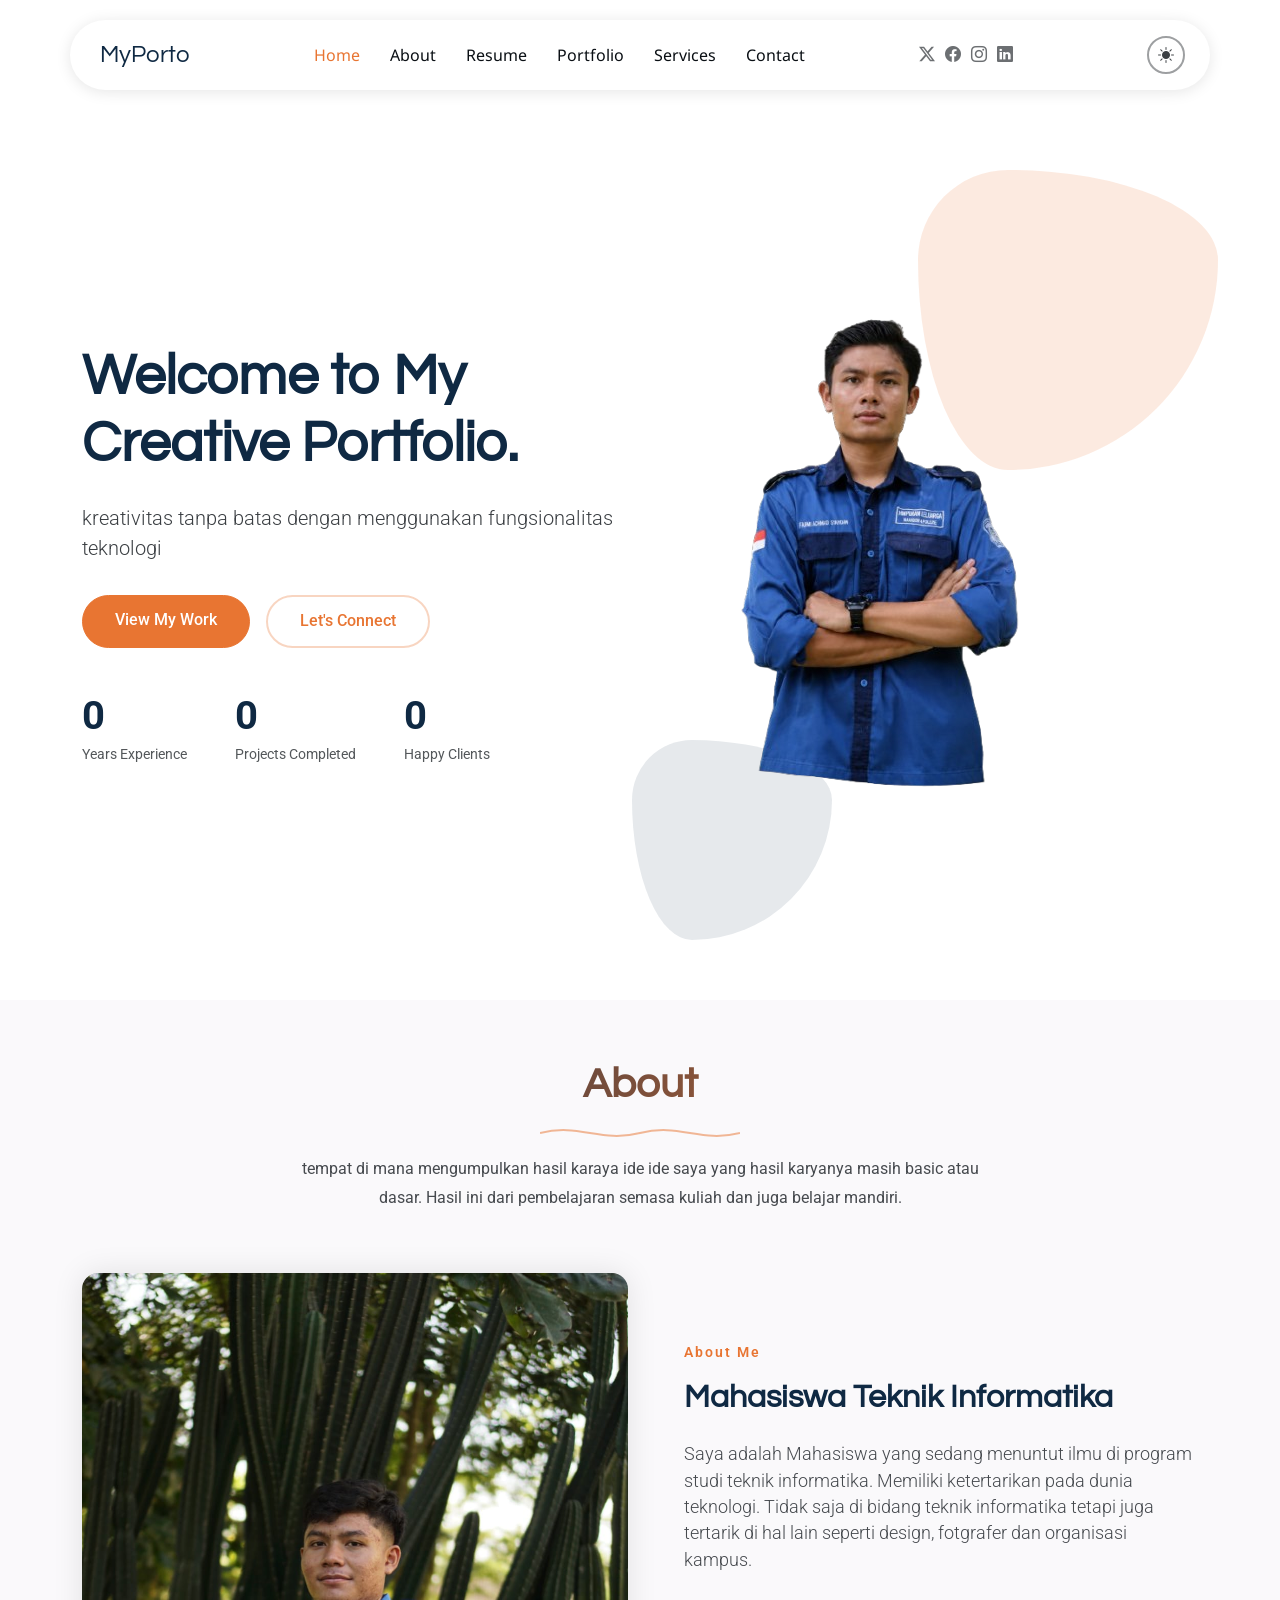
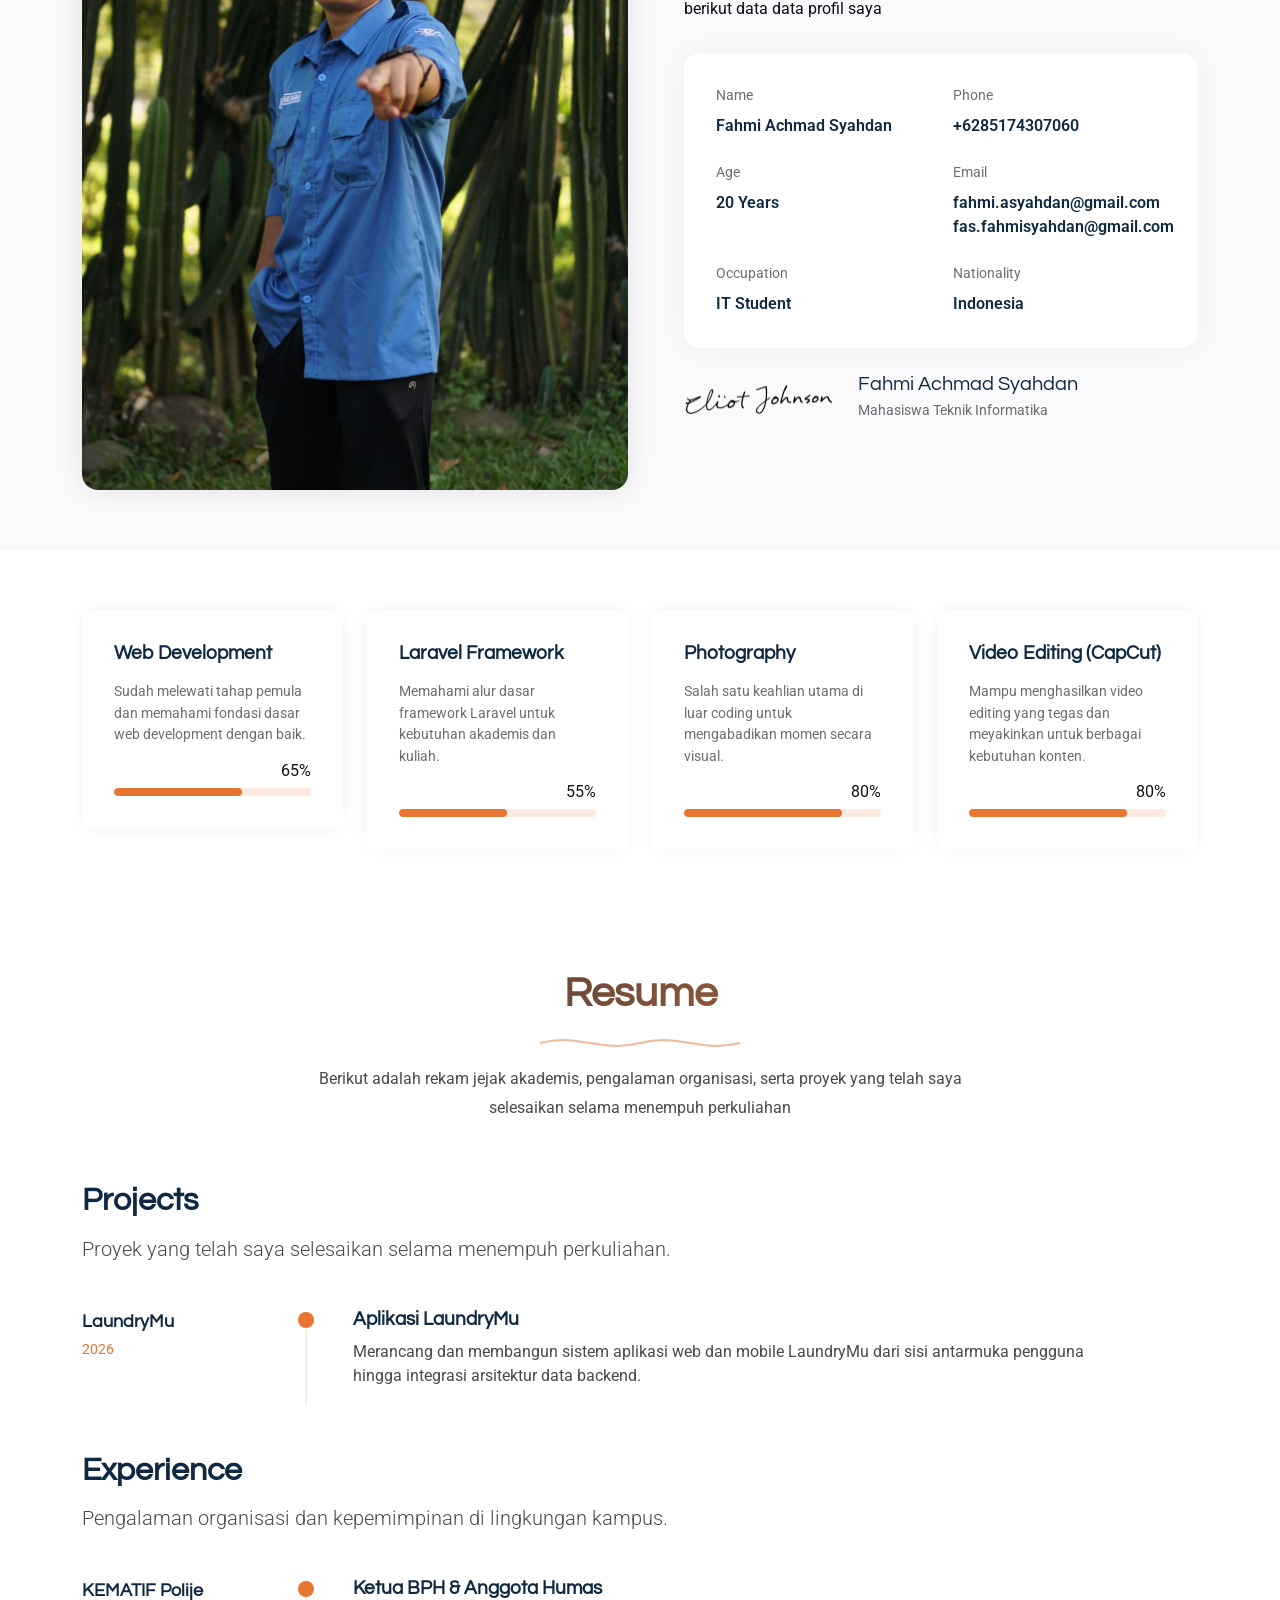
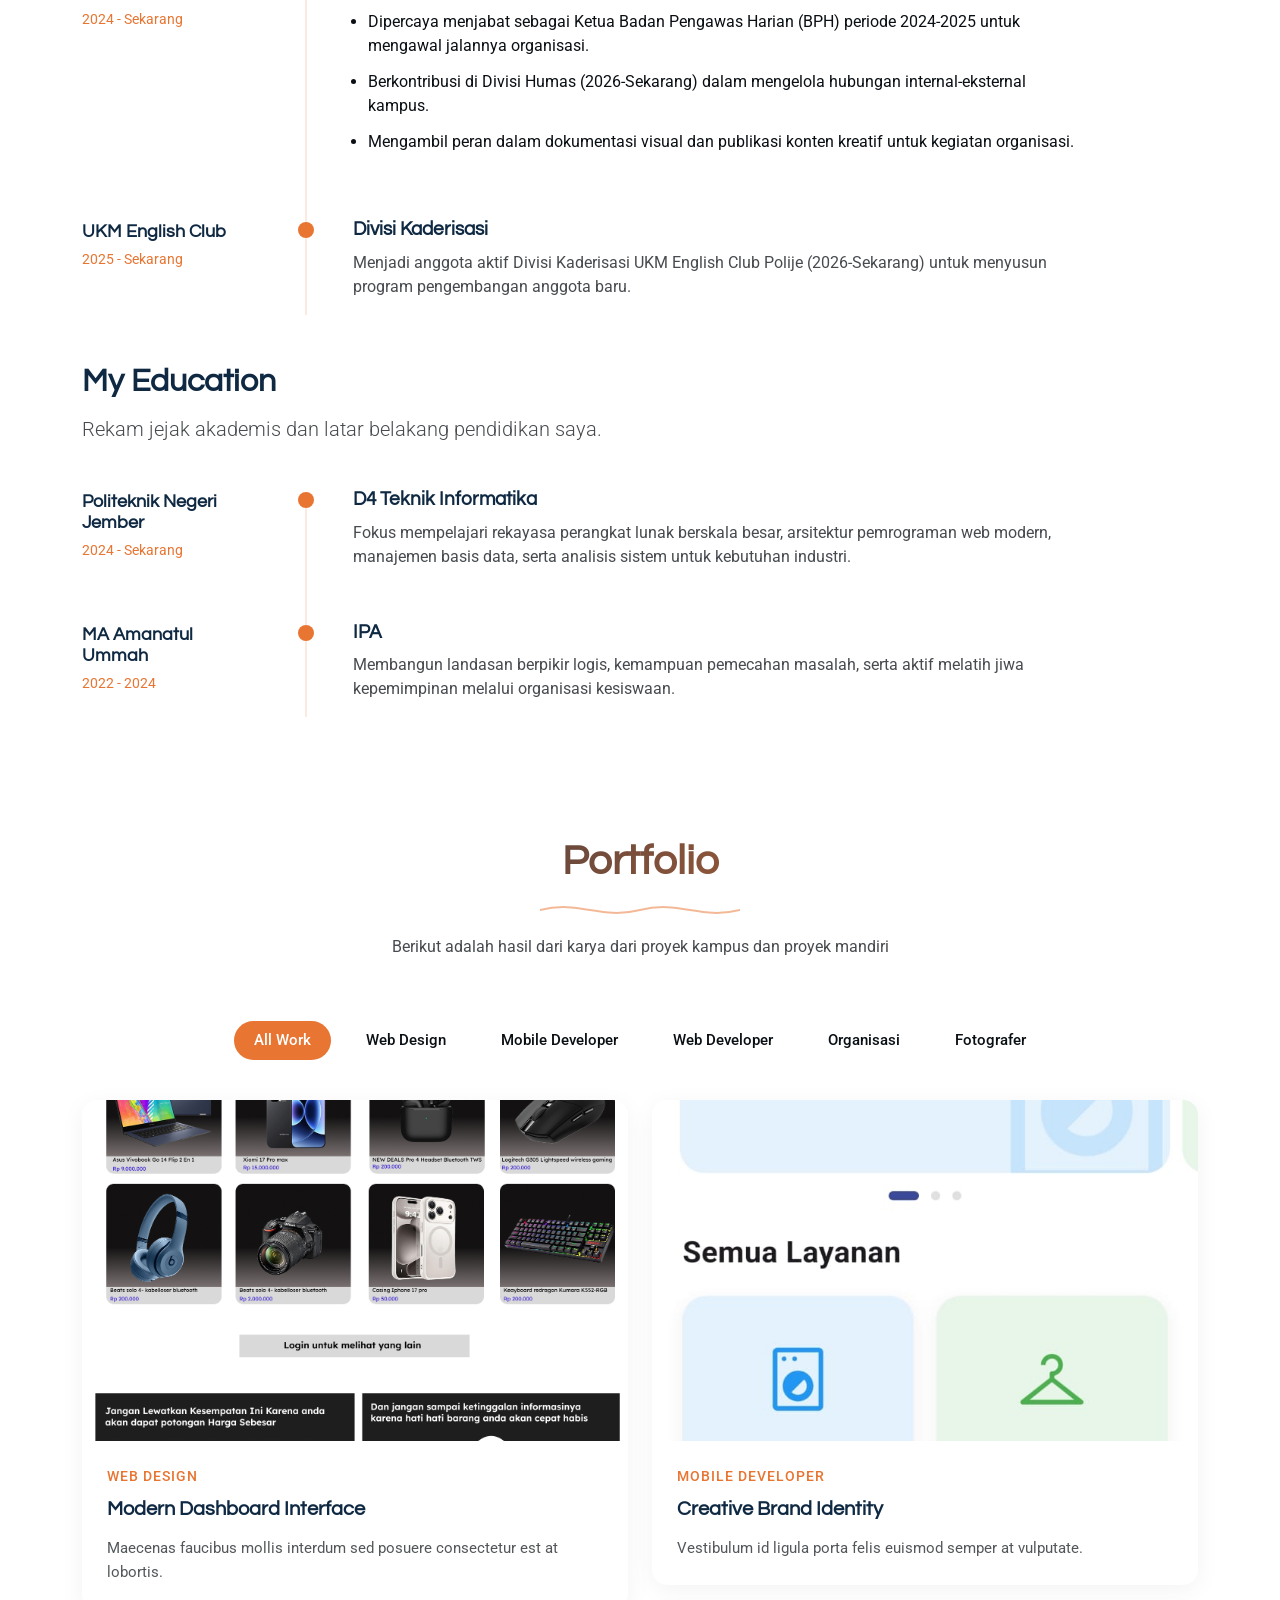
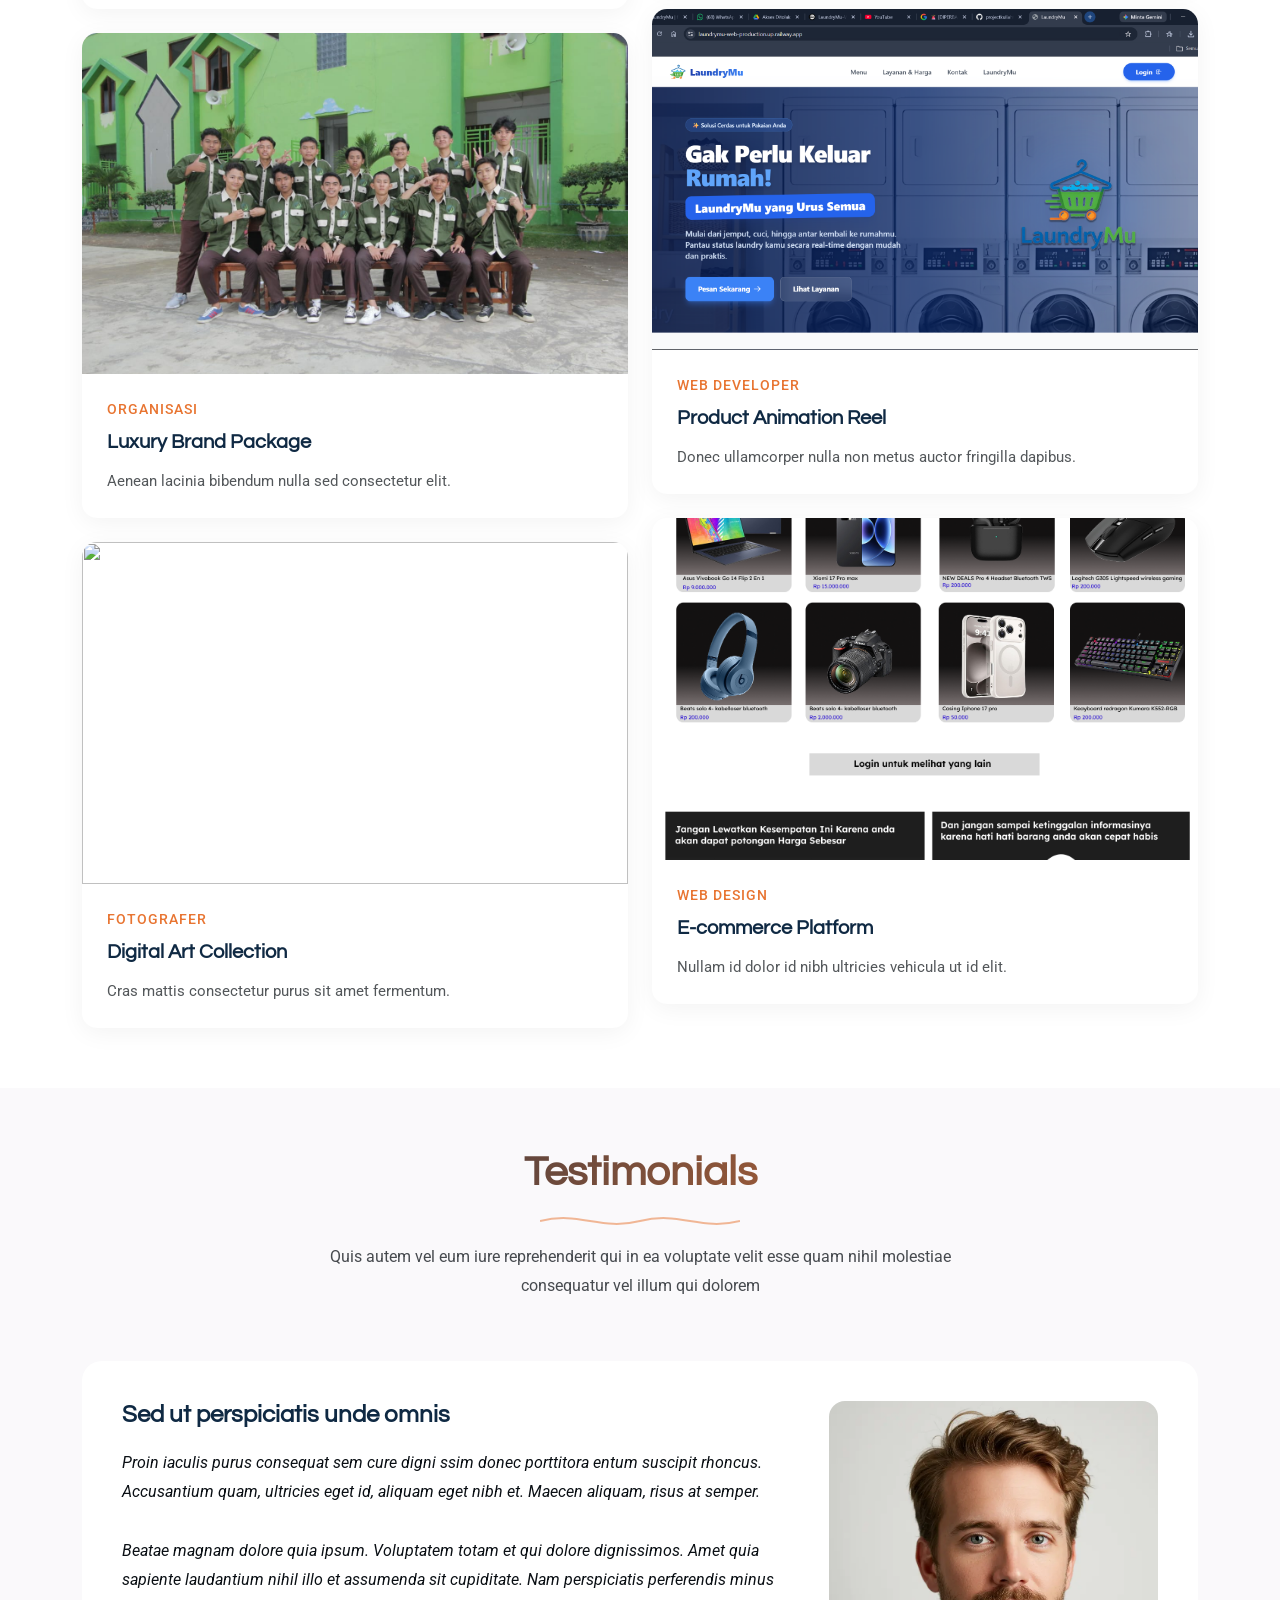
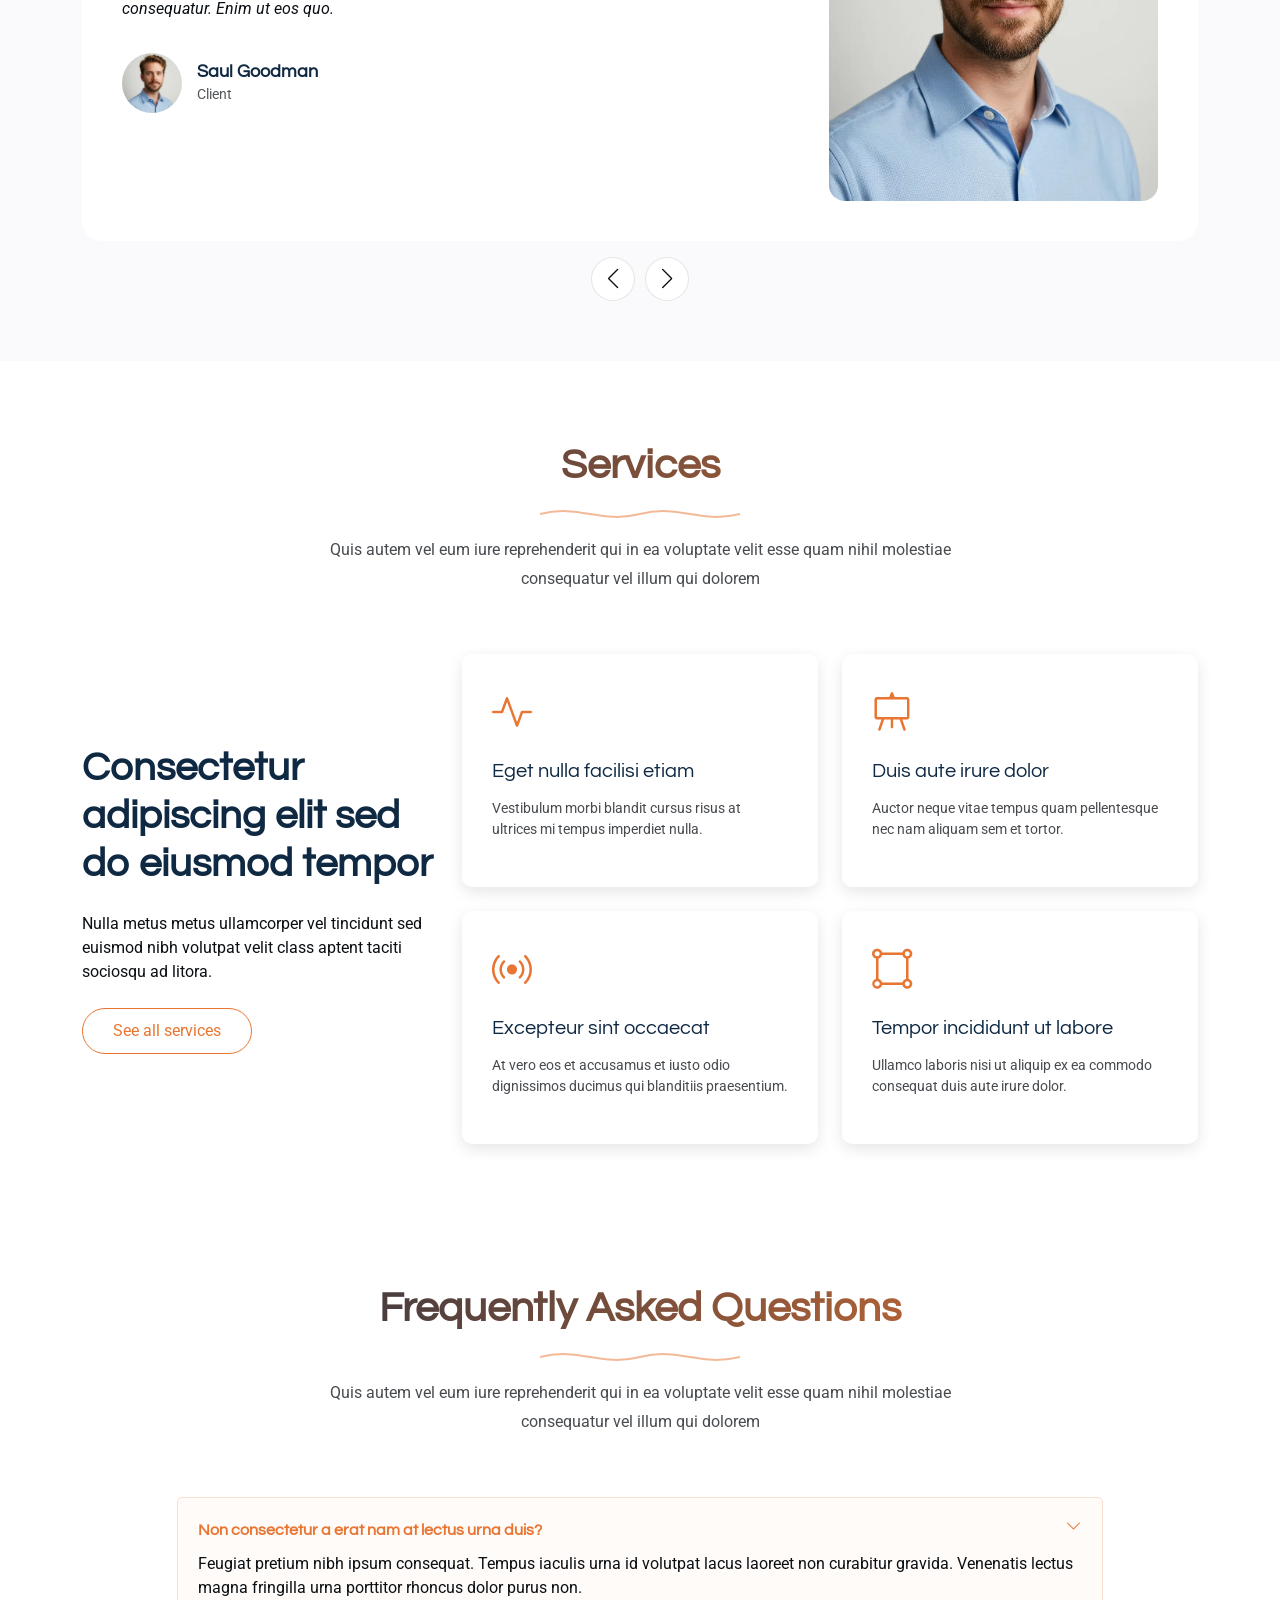
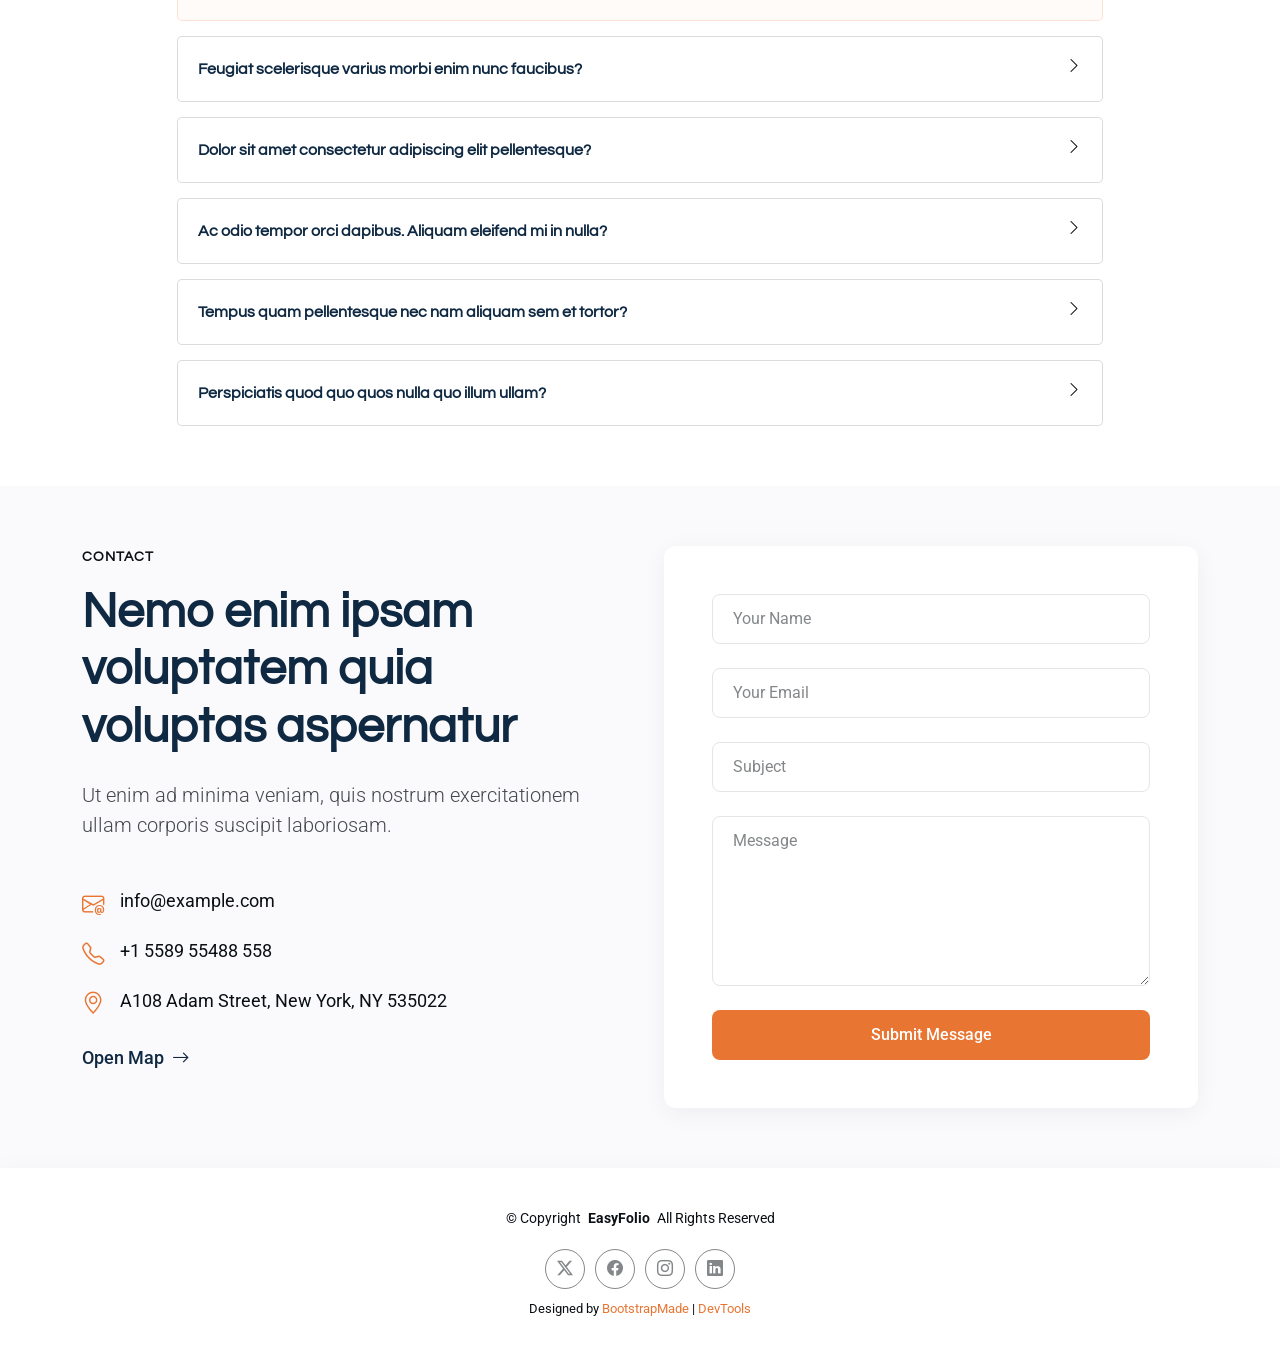
==== commit 3c908898: "update portfolio images and assets" ====
--- a/index.html
+++ b/index.html
@@ -148,7 +148,8 @@
               stroke-width="2"></path>
           </svg>
         </div>
-        <p>tempat di mana mengumpulkan hasil karaya ide ide saya yang hasil karyanya masih basic atau dasar. Hasil ini dari pembelajaran semasa kuliah dan juga belajar mandiri.</p>
+        <p>tempat di mana mengumpulkan hasil karaya ide ide saya yang hasil karyanya masih basic atau dasar. Hasil ini
+          dari pembelajaran semasa kuliah dan juga belajar mandiri.</p>
       </div><!-- End Section Title -->
 
       <div class="container" data-aos="fade-up" data-aos-delay="100">
@@ -166,7 +167,9 @@
 
               <h2>Mahasiswa Teknik Informatika</h2>
 
-              <p class="lead mb-4">Saya adalah Mahasiswa yang sedang menuntut ilmu di program studi teknik informatika. Memiliki ketertarikan pada dunia teknologi. Tidak saja di bidang teknik informatika tetapi juga tertarik di hal lain seperti design, fotgrafer dan organisasi kampus.</p>
+              <p class="lead mb-4">Saya adalah Mahasiswa yang sedang menuntut ilmu di program studi teknik informatika.
+                Memiliki ketertarikan pada dunia teknologi. Tidak saja di bidang teknik informatika tetapi juga tertarik
+                di hal lain seperti design, fotgrafer dan organisasi kampus.</p>
 
               <p class="mb-4">berikut data data profil saya</p>
 
@@ -306,7 +309,8 @@
               stroke-width="2"></path>
           </svg>
         </div>
-        <p>Berikut adalah rekam jejak akademis, pengalaman organisasi, serta proyek yang telah saya selesaikan selama menempuh perkuliahan</p>
+        <p>Berikut adalah rekam jejak akademis, pengalaman organisasi, serta proyek yang telah saya selesaikan selama
+          menempuh perkuliahan</p>
       </div><!-- End Section Title -->
 
       <div class="container" data-aos="fade-up" data-aos-delay="100">
@@ -327,7 +331,8 @@
                     <div class="timeline-dot"></div>
                     <div class="timeline-right">
                       <h3 class="position">Aplikasi LaundryMu</h3>
-                      <p class="description">Merancang dan membangun sistem aplikasi web dan mobile LaundryMu dari sisi antarmuka pengguna hingga integrasi arsitektur data backend.</p>
+                      <p class="description">Merancang dan membangun sistem aplikasi web dan mobile LaundryMu dari sisi
+                        antarmuka pengguna hingga integrasi arsitektur data backend.</p>
                     </div>
                   </div>
                 </div>
@@ -347,9 +352,12 @@
                     <div class="timeline-right">
                       <h3 class="position">Ketua BPH &amp; Anggota Humas</h3>
                       <ul>
-                        <li>Dipercaya menjabat sebagai Ketua Badan Pengawas Harian (BPH) periode 2024-2025 untuk mengawal jalannya organisasi.</li>
-                        <li>Berkontribusi di Divisi Humas (2026-Sekarang) dalam mengelola hubungan internal-eksternal kampus.</li>
-                        <li>Mengambil peran dalam dokumentasi visual dan publikasi konten kreatif untuk kegiatan organisasi.</li>
+                        <li>Dipercaya menjabat sebagai Ketua Badan Pengawas Harian (BPH) periode 2024-2025 untuk
+                          mengawal jalannya organisasi.</li>
+                        <li>Berkontribusi di Divisi Humas (2026-Sekarang) dalam mengelola hubungan internal-eksternal
+                          kampus.</li>
+                        <li>Mengambil peran dalam dokumentasi visual dan publikasi konten kreatif untuk kegiatan
+                          organisasi.</li>
                       </ul>
                     </div>
                   </div>
@@ -362,7 +370,8 @@
                     <div class="timeline-dot"></div>
                     <div class="timeline-right">
                       <h3 class="position">Divisi Kaderisasi</h3>
-                      <p class="description">Menjadi anggota aktif Divisi Kaderisasi UKM English Club Polije (2026-Sekarang) untuk menyusun program pengembangan anggota baru.</p>
+                      <p class="description">Menjadi anggota aktif Divisi Kaderisasi UKM English Club Polije
+                        (2026-Sekarang) untuk menyusun program pengembangan anggota baru.</p>
                     </div>
                   </div>
                 </div>
@@ -381,7 +390,9 @@
                     <div class="timeline-dot"></div>
                     <div class="timeline-right">
                       <h3 class="position">D4 Teknik Informatika</h3>
-                      <p class="description">Fokus mempelajari rekayasa perangkat lunak berskala besar, arsitektur pemrograman web modern, manajemen basis data, serta analisis sistem untuk kebutuhan industri.</p>
+                      <p class="description">Fokus mempelajari rekayasa perangkat lunak berskala besar, arsitektur
+                        pemrograman web modern, manajemen basis data, serta analisis sistem untuk kebutuhan industri.
+                      </p>
                     </div>
                   </div>
 
@@ -393,7 +404,8 @@
                     <div class="timeline-dot"></div>
                     <div class="timeline-right">
                       <h3 class="position">IPA</h3>
-                      <p class="description">Membangun landasan berpikir logis, kemampuan pemecahan masalah, serta aktif melatih jiwa kepemimpinan melalui organisasi kesiswaan.</p>
+                      <p class="description">Membangun landasan berpikir logis, kemampuan pemecahan masalah, serta aktif
+                        melatih jiwa kepemimpinan melalui organisasi kesiswaan.</p>
                     </div>
                   </div>
                 </div>
@@ -418,8 +430,7 @@
               stroke-width="2"></path>
           </svg>
         </div>
-        <p>Quis autem vel eum iure reprehenderit qui in ea voluptate velit esse quam nihil molestiae consequatur vel
-          illum qui dolorem</p>
+        <p>Berikut adalah hasil dari karya dari proyek kampus dan proyek mandiri</p>
       </div><!-- End Section Title -->
 
       <div class="container" data-aos="fade-up" data-aos-delay="100">
@@ -430,9 +441,10 @@
             <ul class="portfolio-filters isotope-filters">
               <li data-filter="*" class="filter-active">All Work</li>
               <li data-filter=".filter-web">Web Design</li>
-              <li data-filter=".filter-graphics">Graphics</li>
-              <li data-filter=".filter-motion">Motion</li>
-              <li data-filter=".filter-brand">Branding</li>
+              <li data-filter=".filter-mobile">Mobile Developer</li>
+              <li data-filter=".filter-webdev">Web Developer</li>
+              <li data-filter=".filter-org">Organisasi</li>
+              <li data-filter=".filter-photo">Fotografer</li>
             </ul>
           </div>
 
@@ -441,10 +453,10 @@
             <div class="col-lg-6 col-md-6 portfolio-item isotope-item filter-web">
               <div class="portfolio-card">
                 <div class="portfolio-image">
-                  <img src="assets/img/portfolio/portfolio-1.webp" class="img-fluid" alt="" loading="lazy">
+                  <img src="assets/img/portfolio/web design.png" class="img-fluid" alt="" loading="lazy">
                   <div class="portfolio-overlay">
                     <div class="portfolio-actions">
-                      <a href="assets/img/portfolio/portfolio-1.webp" class="glightbox preview-link"
+                      <a href="assets/img/portfolio/web design.png" class="glightbox preview-link"
                         data-gallery="portfolio-gallery-web"><i class="bi bi-eye"></i></a>
                       <a href="portfolio-details.html" class="details-link"><i class="bi bi-arrow-right"></i></a>
                     </div>
@@ -458,60 +470,60 @@
               </div>
             </div><!-- End Portfolio Item -->
 
-            <div class="col-lg-6 col-md-6 portfolio-item isotope-item filter-graphics">
+            <div class="col-lg-6 col-md-6 portfolio-item isotope-item filter-mobile">
               <div class="portfolio-card">
                 <div class="portfolio-image">
-                  <img src="assets/img/portfolio/portfolio-10.webp" class="img-fluid" alt="" loading="lazy">
+                  <img src="assets/img/portfolio/mobile developper.jpg" class="img-fluid" alt="" loading="lazy">
                   <div class="portfolio-overlay">
                     <div class="portfolio-actions">
-                      <a href="assets/img/portfolio/portfolio-10.webp" class="glightbox preview-link"
-                        data-gallery="portfolio-gallery-graphics"><i class="bi bi-eye"></i></a>
+                      <a href="assets/img/portfolio/mobile developper.jpg" class="glightbox preview-link"
+                        data-gallery="portfolio-gallery-mobile"><i class="bi bi-eye"></i></a>
                       <a href="portfolio-details.html" class="details-link"><i class="bi bi-arrow-right"></i></a>
                     </div>
                   </div>
                 </div>
                 <div class="portfolio-content">
-                  <span class="category">Graphics</span>
+                  <span class="category">Mobile Developer</span>
                   <h3>Creative Brand Identity</h3>
                   <p>Vestibulum id ligula porta felis euismod semper at vulputate.</p>
                 </div>
               </div>
             </div><!-- End Portfolio Item -->
 
-            <div class="col-lg-6 col-md-6 portfolio-item isotope-item filter-motion">
+            <div class="col-lg-6 col-md-6 portfolio-item isotope-item filter-webdev">
               <div class="portfolio-card">
                 <div class="portfolio-image">
-                  <img src="assets/img/portfolio/portfolio-7.webp" class="img-fluid" alt="" loading="lazy">
+                  <img src="assets/img/portfolio/web developper.png" class="img-fluid" alt="" loading="lazy">
                   <div class="portfolio-overlay">
                     <div class="portfolio-actions">
-                      <a href="assets/img/portfolio/portfolio-7.webp" class="glightbox preview-link"
-                        data-gallery="portfolio-gallery-motion"><i class="bi bi-eye"></i></a>
+                      <a href="assets/img/portfolio/web developper.png" class="glightbox preview-link"
+                        data-gallery="portfolio-gallery-webdev"><i class="bi bi-eye"></i></a>
                       <a href="portfolio-details.html" class="details-link"><i class="bi bi-arrow-right"></i></a>
                     </div>
                   </div>
                 </div>
                 <div class="portfolio-content">
-                  <span class="category">Motion</span>
+                  <span class="category">Web Developer</span>
                   <h3>Product Animation Reel</h3>
                   <p>Donec ullamcorper nulla non metus auctor fringilla dapibus.</p>
                 </div>
               </div>
             </div><!-- End Portfolio Item -->
 
-            <div class="col-lg-6 col-md-6 portfolio-item isotope-item filter-brand">
+            <div class="col-lg-6 col-md-6 portfolio-item isotope-item filter-org">
               <div class="portfolio-card">
                 <div class="portfolio-image">
-                  <img src="assets/img/portfolio/portfolio-4.webp" class="img-fluid" alt="" loading="lazy">
+                  <img src="assets/img/portfolio/organisasi.jpg" class="img-fluid" alt="" loading="lazy">
                   <div class="portfolio-overlay">
                     <div class="portfolio-actions">
-                      <a href="assets/img/portfolio/portfolio-4.webp" class="glightbox preview-link"
-                        data-gallery="portfolio-gallery-brand"><i class="bi bi-eye"></i></a>
+                      <a href="assets/img/portfolio/organisasi.jpg" class="glightbox preview-link"
+                        data-gallery="portfolio-gallery-org"><i class="bi bi-eye"></i></a>
                       <a href="portfolio-details.html" class="details-link"><i class="bi bi-arrow-right"></i></a>
                     </div>
                   </div>
                 </div>
                 <div class="portfolio-content">
-                  <span class="category">Branding</span>
+                  <span class="category">Organisasi</span>
                   <h3>Luxury Brand Package</h3>
                   <p>Aenean lacinia bibendum nulla sed consectetur elit.</p>
                 </div>
@@ -521,10 +533,10 @@
             <div class="col-lg-6 col-md-6 portfolio-item isotope-item filter-web">
               <div class="portfolio-card">
                 <div class="portfolio-image">
-                  <img src="assets/img/portfolio/portfolio-2.webp" class="img-fluid" alt="" loading="lazy">
+                  <img src="assets/img/portfolio/web design.png" class="img-fluid" alt="" loading="lazy">
                   <div class="portfolio-overlay">
                     <div class="portfolio-actions">
-                      <a href="assets/img/portfolio/portfolio-2.webp" class="glightbox preview-link"
+                      <a href="assets/img/portfolio/web design.png" class="glightbox preview-link"
                         data-gallery="portfolio-gallery-web"><i class="bi bi-eye"></i></a>
                       <a href="portfolio-details.html" class="details-link"><i class="bi bi-arrow-right"></i></a>
                     </div>
@@ -538,20 +550,20 @@
               </div>
             </div><!-- End Portfolio Item -->
 
-            <div class="col-lg-6 col-md-6 portfolio-item isotope-item filter-graphics">
+            <div class="col-lg-6 col-md-6 portfolio-item isotope-item filter-photo">
               <div class="portfolio-card">
                 <div class="portfolio-image">
-                  <img src="assets/img/portfolio/portfolio-11.webp" class="img-fluid" alt="" loading="lazy">
+                  <img src="assets/img/portfolio/organisasi ec.JPG" class="img-fluid" alt="" loading="lazy">
                   <div class="portfolio-overlay">
                     <div class="portfolio-actions">
-                      <a href="assets/img/portfolio/portfolio-11.webp" class="glightbox preview-link"
-                        data-gallery="portfolio-gallery-graphics"><i class="bi bi-eye"></i></a>
+                      <a href="assets/img/portfolio/organisasi ec.JPG" class="glightbox preview-link"
+                        data-gallery="portfolio-gallery-photo"><i class="bi bi-eye"></i></a>
                       <a href="portfolio-details.html" class="details-link"><i class="bi bi-arrow-right"></i></a>
                     </div>
                   </div>
                 </div>
                 <div class="portfolio-content">
-                  <span class="category">Graphics</span>
+                  <span class="category">Fotografer</span>
                   <h3>Digital Art Collection</h3>
                   <p>Cras mattis consectetur purus sit amet fermentum.</p>
                 </div>
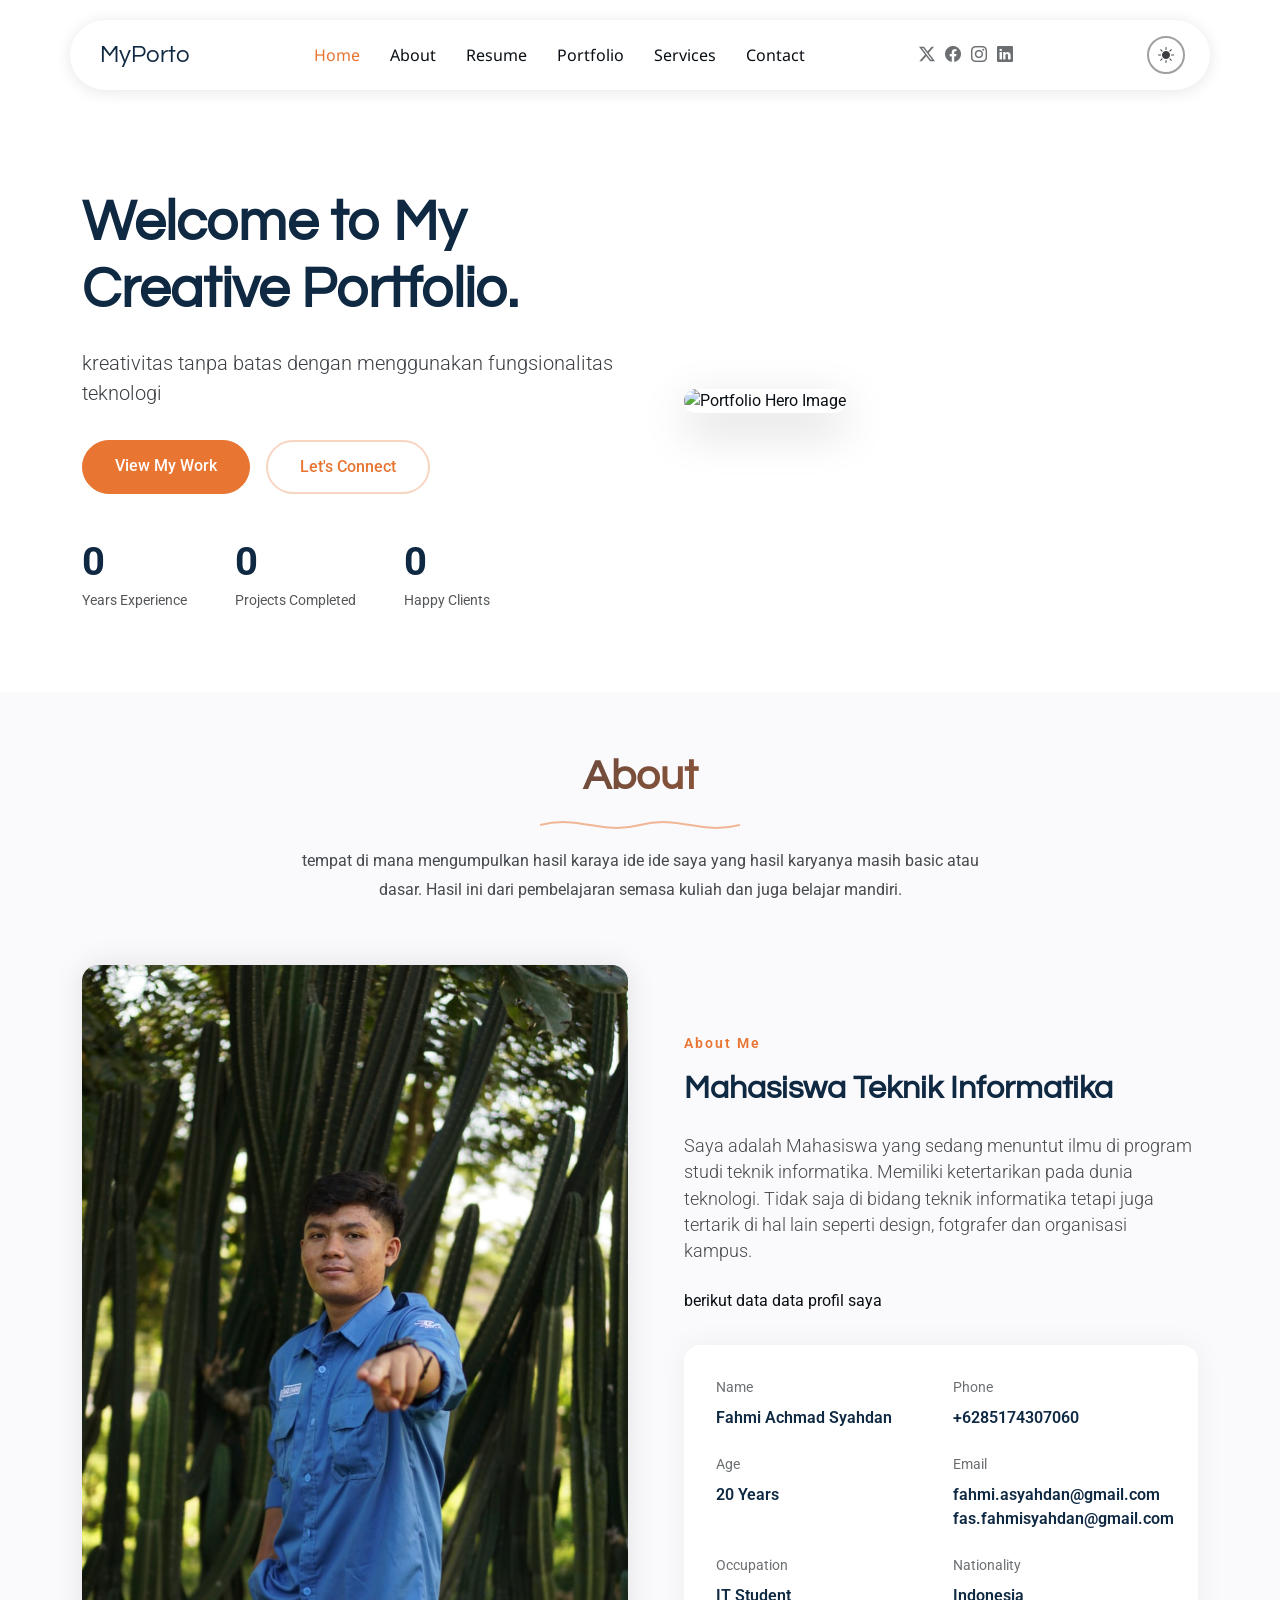
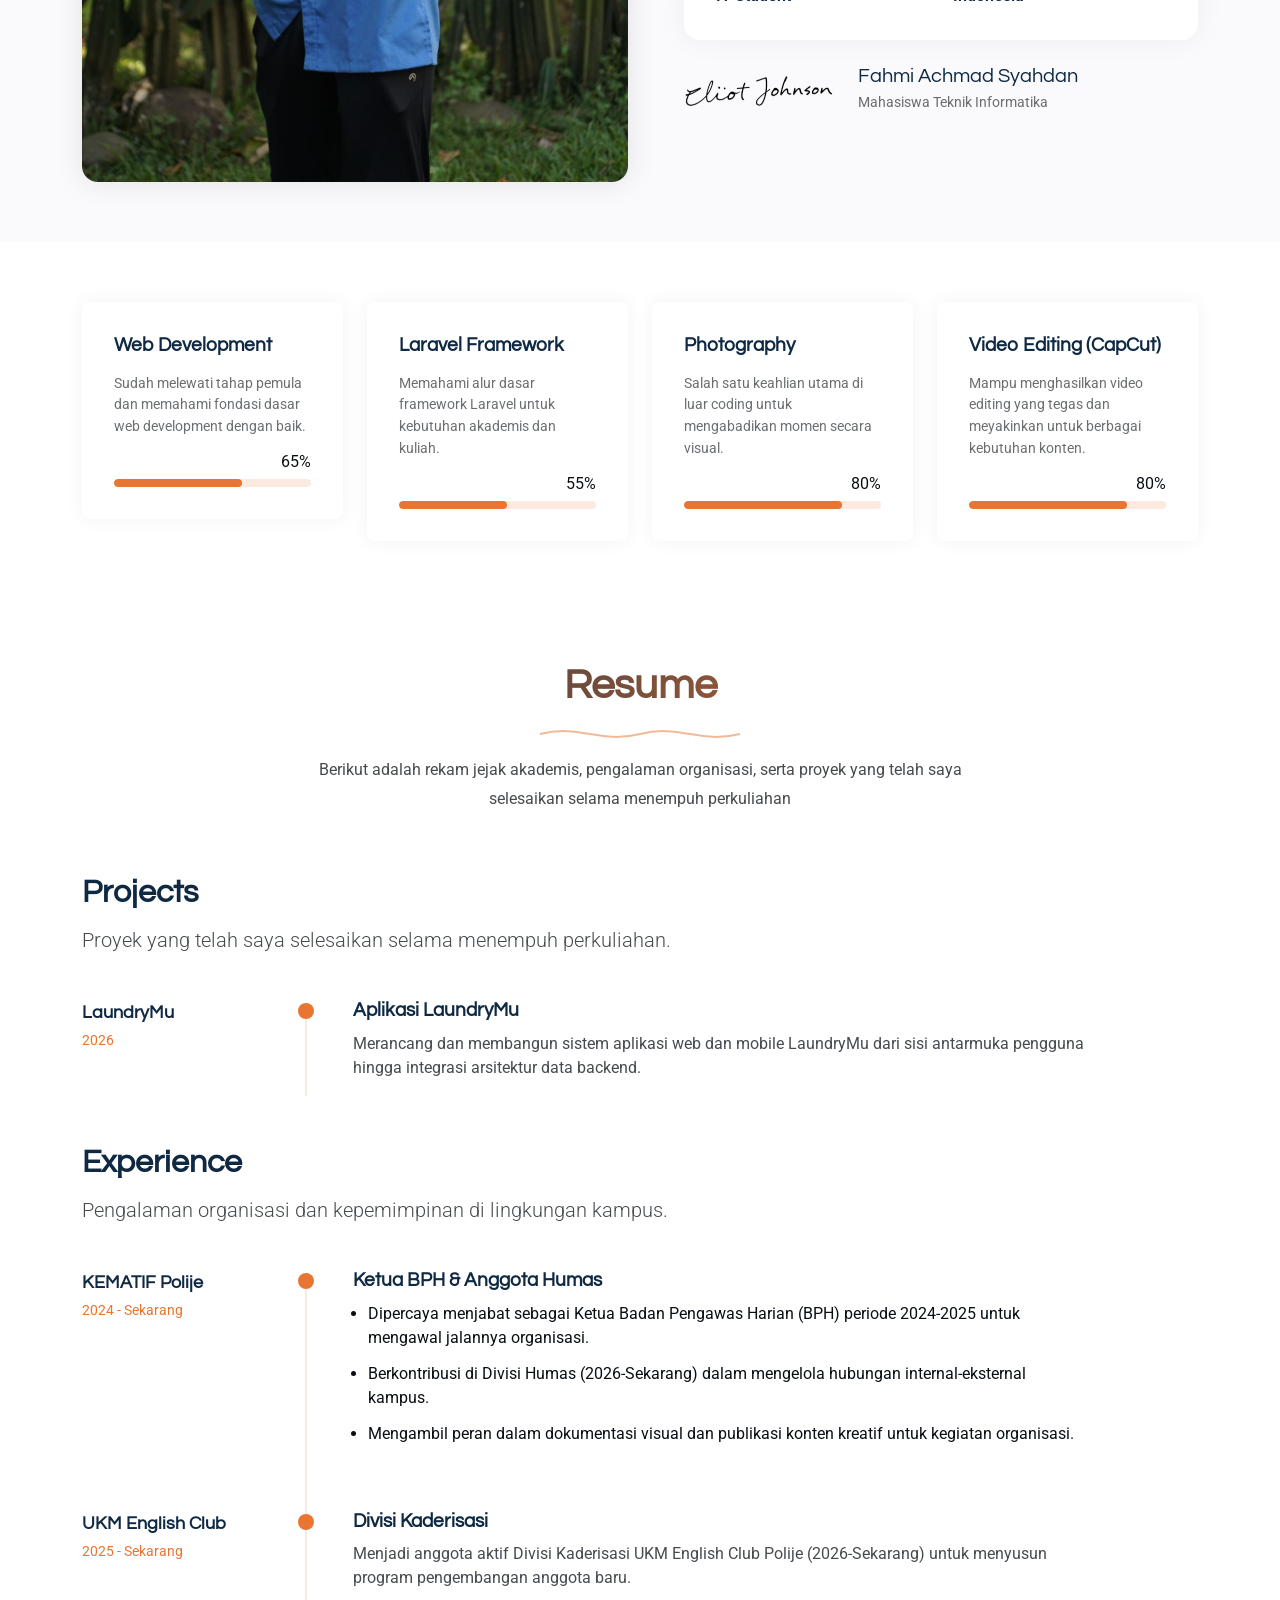
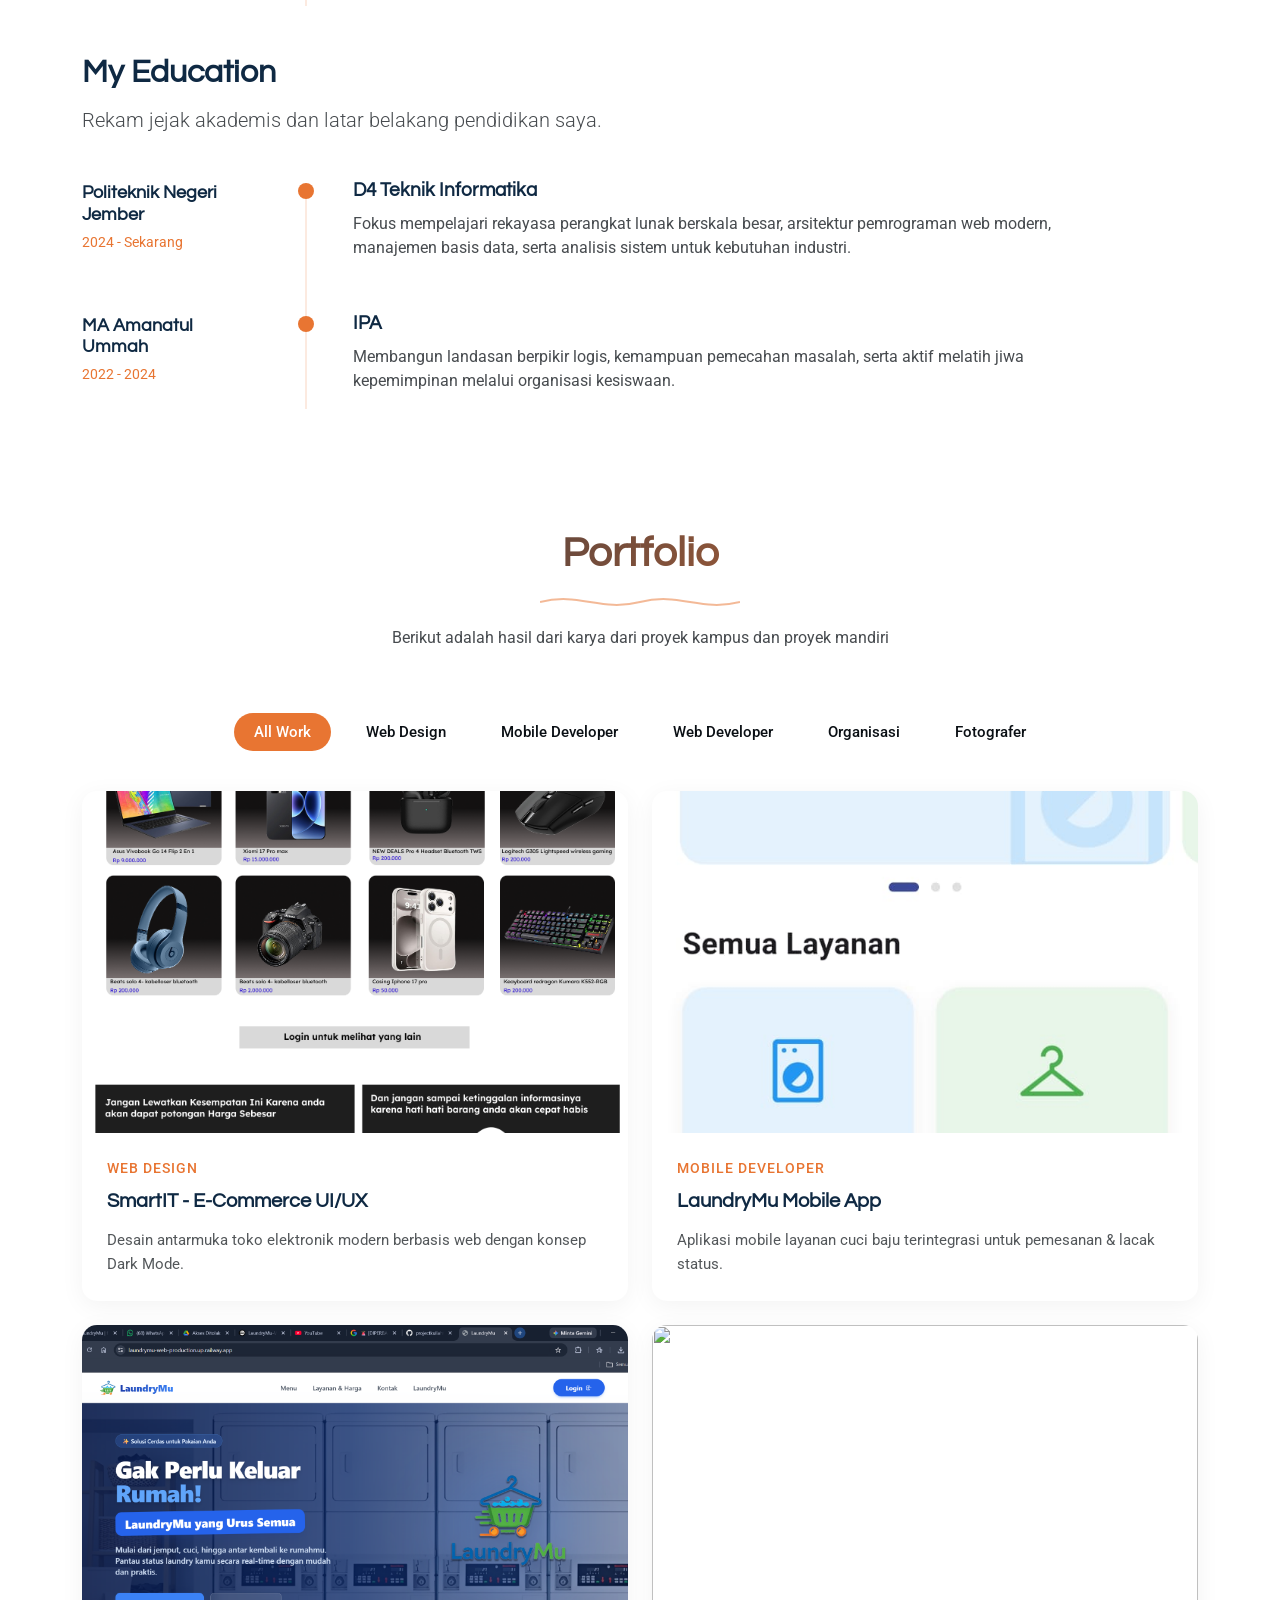
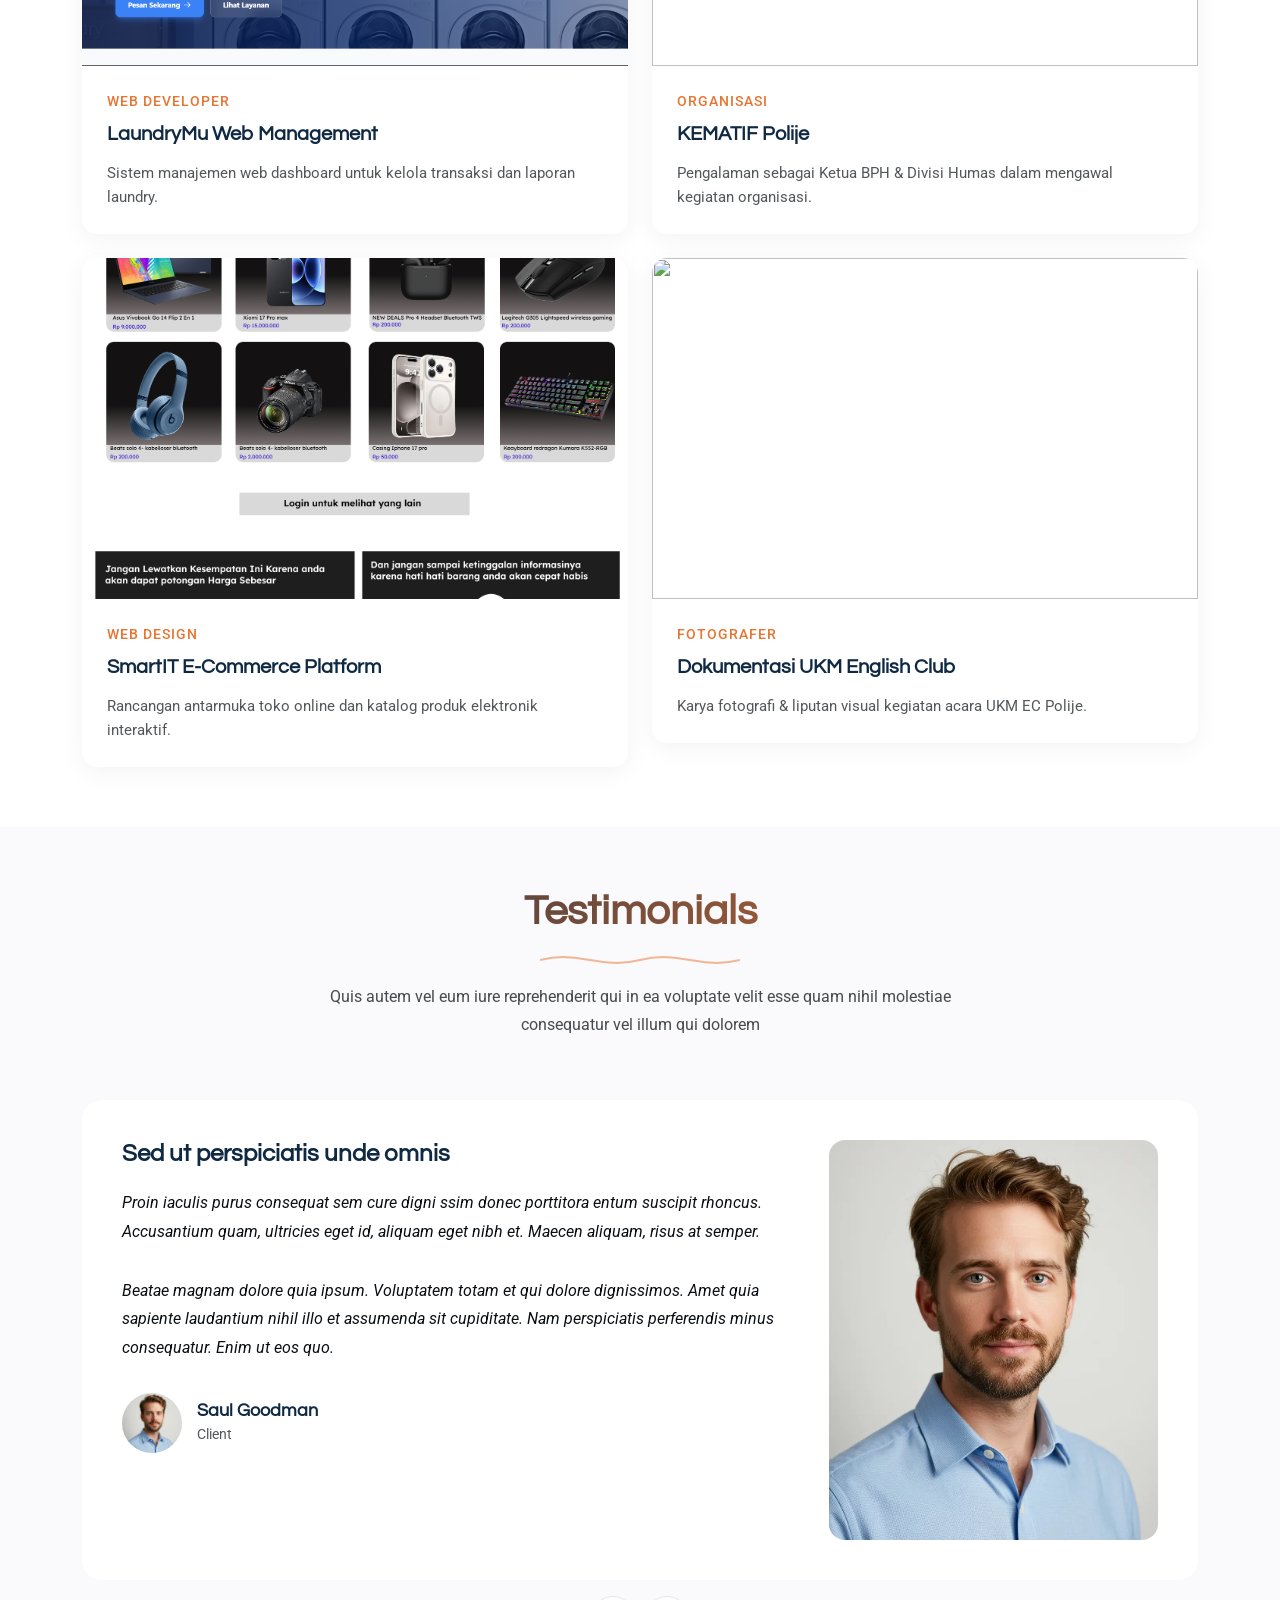
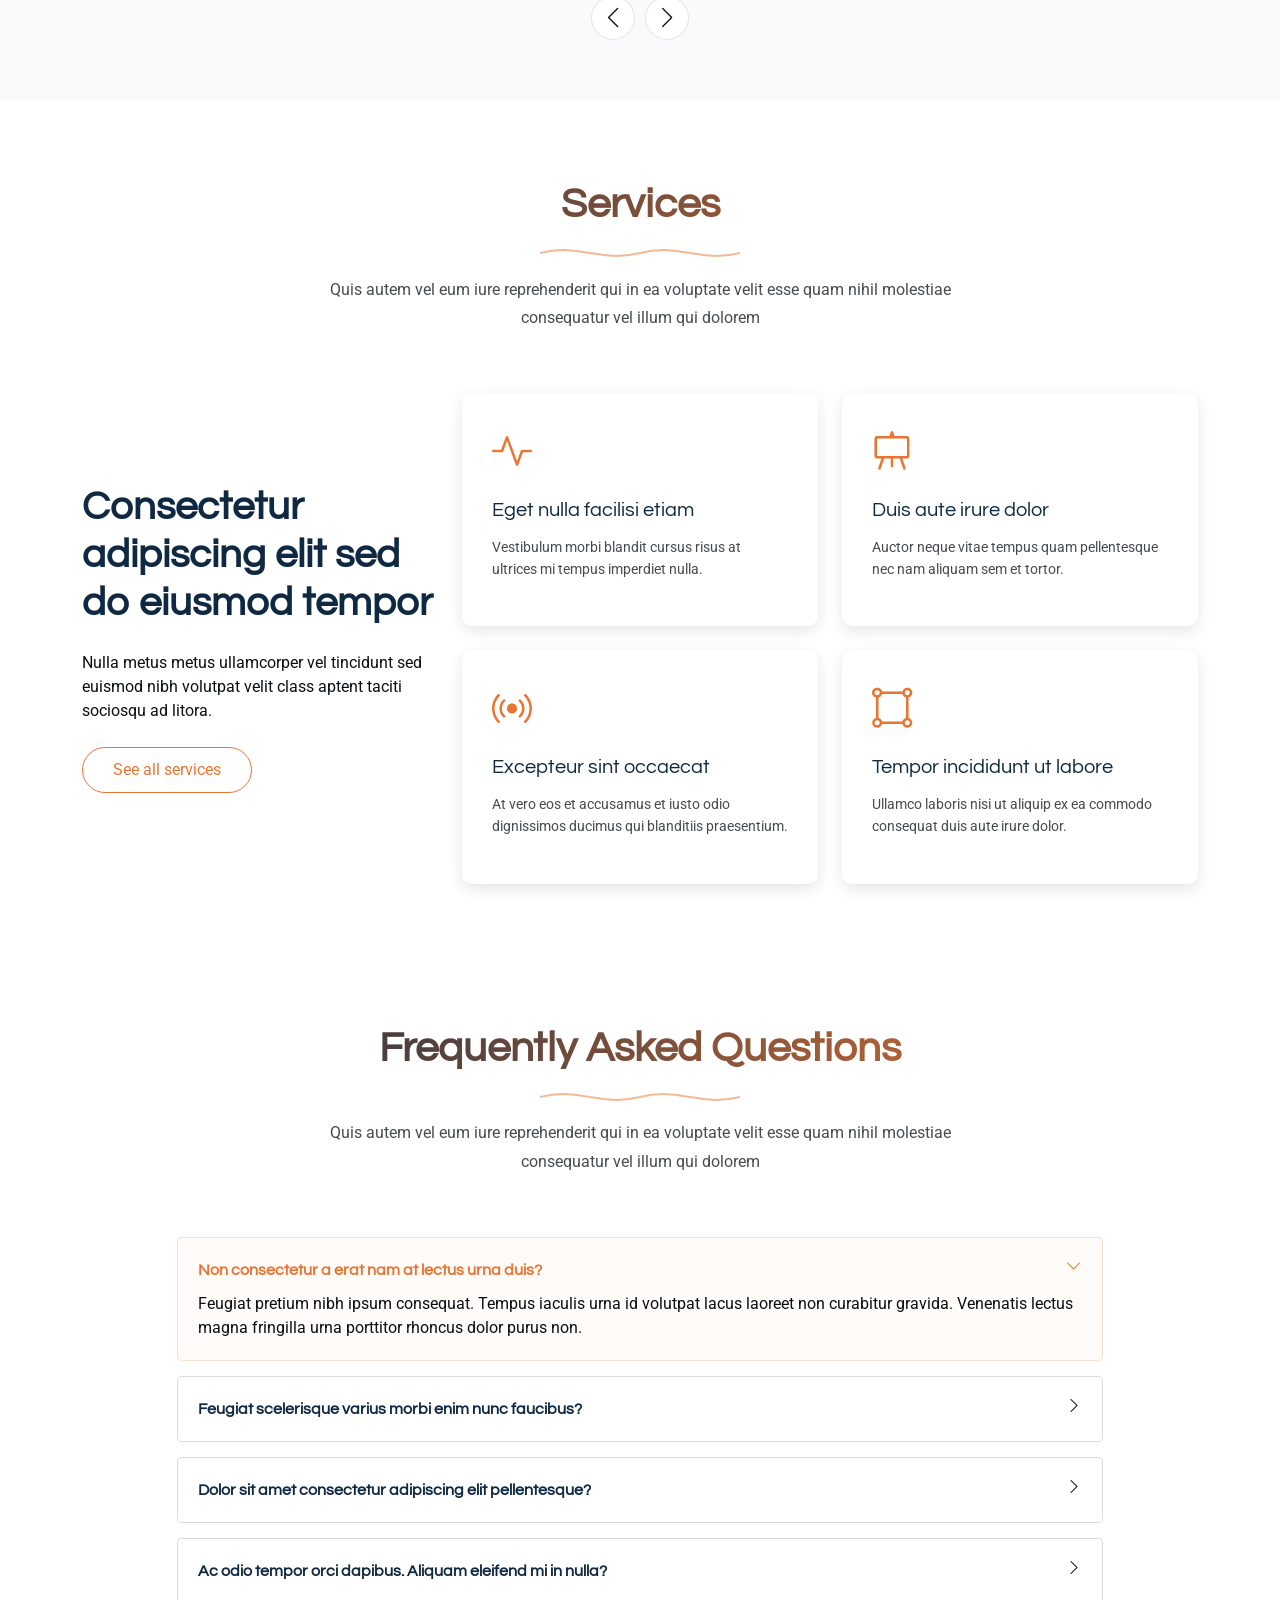
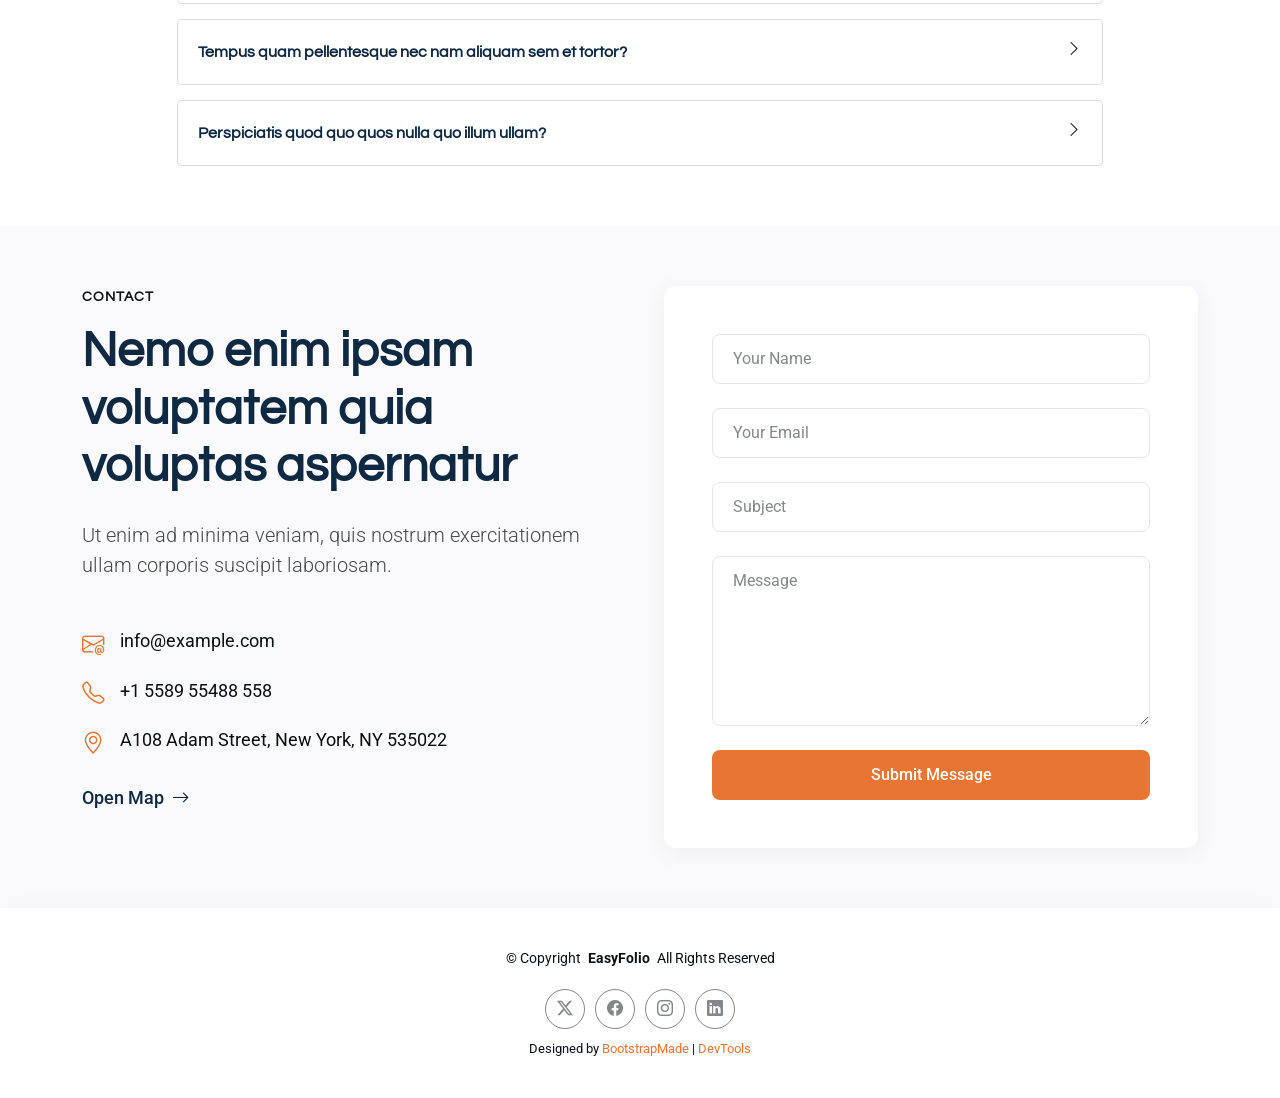
==== commit b7bfb76d: "update porto dan profile" ====
--- a/index.html
+++ b/index.html
@@ -124,10 +124,8 @@
           </div>
           <div class="col-lg-6">
             <div class="hero-image">
-              <img src="assets/img/profile/fahmi profil.png" alt="Portfolio Hero Image" class="img-fluid"
-                data-aos="zoom-out" data-aos-delay="300">
-              <div class="shape-1"></div>
-              <div class="shape-2"></div>
+              <img src="assets/img/profile/Kader_Fahmi Achmad Syahdan_bebas.JPG" alt="Portfolio Hero Image" class="img-fluid rounded-4 shadow-lg"
+                data-aos="zoom-out" data-aos-delay="300" style="width: 100%; max-height: 570px; object-fit: cover; object-position: top; border-radius: 24px;">
             </div>
           </div>
         </div>
@@ -458,14 +456,14 @@
                     <div class="portfolio-actions">
                       <a href="assets/img/portfolio/web design.png" class="glightbox preview-link"
                         data-gallery="portfolio-gallery-web"><i class="bi bi-eye"></i></a>
-                      <a href="portfolio-details.html" class="details-link"><i class="bi bi-arrow-right"></i></a>
+                      <a href="portfolio-details.html?id=smartit-web" class="details-link"><i class="bi bi-arrow-right"></i></a>
                     </div>
                   </div>
                 </div>
                 <div class="portfolio-content">
                   <span class="category">Web Design</span>
-                  <h3>Modern Dashboard Interface</h3>
-                  <p>Maecenas faucibus mollis interdum sed posuere consectetur est at lobortis.</p>
+                  <h3>SmartIT - E-Commerce UI/UX</h3>
+                  <p>Desain antarmuka toko elektronik modern berbasis web dengan konsep Dark Mode.</p>
                 </div>
               </div>
             </div><!-- End Portfolio Item -->
@@ -478,14 +476,14 @@
                     <div class="portfolio-actions">
                       <a href="assets/img/portfolio/mobile developper.jpg" class="glightbox preview-link"
                         data-gallery="portfolio-gallery-mobile"><i class="bi bi-eye"></i></a>
-                      <a href="portfolio-details.html" class="details-link"><i class="bi bi-arrow-right"></i></a>
+                      <a href="portfolio-details.html?id=laundrymu-mobile" class="details-link"><i class="bi bi-arrow-right"></i></a>
                     </div>
                   </div>
                 </div>
                 <div class="portfolio-content">
                   <span class="category">Mobile Developer</span>
-                  <h3>Creative Brand Identity</h3>
-                  <p>Vestibulum id ligula porta felis euismod semper at vulputate.</p>
+                  <h3>LaundryMu Mobile App</h3>
+                  <p>Aplikasi mobile layanan cuci baju terintegrasi untuk pemesanan & lacak status.</p>
                 </div>
               </div>
             </div><!-- End Portfolio Item -->
@@ -498,14 +496,14 @@
                     <div class="portfolio-actions">
                       <a href="assets/img/portfolio/web developper.png" class="glightbox preview-link"
                         data-gallery="portfolio-gallery-webdev"><i class="bi bi-eye"></i></a>
-                      <a href="portfolio-details.html" class="details-link"><i class="bi bi-arrow-right"></i></a>
+                      <a href="portfolio-details.html?id=laundrymu-web" class="details-link"><i class="bi bi-arrow-right"></i></a>
                     </div>
                   </div>
                 </div>
                 <div class="portfolio-content">
                   <span class="category">Web Developer</span>
-                  <h3>Product Animation Reel</h3>
-                  <p>Donec ullamcorper nulla non metus auctor fringilla dapibus.</p>
+                  <h3>LaundryMu Web Management</h3>
+                  <p>Sistem manajemen web dashboard untuk kelola transaksi dan laporan laundry.</p>
                 </div>
               </div>
             </div><!-- End Portfolio Item -->
@@ -513,19 +511,19 @@
             <div class="col-lg-6 col-md-6 portfolio-item isotope-item filter-org">
               <div class="portfolio-card">
                 <div class="portfolio-image">
-                  <img src="assets/img/portfolio/organisasi.jpg" class="img-fluid" alt="" loading="lazy">
+                  <img src="assets/img/portfolio/kematif.JPG" class="img-fluid" alt="" loading="lazy">
                   <div class="portfolio-overlay">
                     <div class="portfolio-actions">
-                      <a href="assets/img/portfolio/organisasi.jpg" class="glightbox preview-link"
+                      <a href="assets/img/portfolio/kematif.JPG" class="glightbox preview-link"
                         data-gallery="portfolio-gallery-org"><i class="bi bi-eye"></i></a>
-                      <a href="portfolio-details.html" class="details-link"><i class="bi bi-arrow-right"></i></a>
+                      <a href="portfolio-details.html?id=kematif-org" class="details-link"><i class="bi bi-arrow-right"></i></a>
                     </div>
                   </div>
                 </div>
                 <div class="portfolio-content">
                   <span class="category">Organisasi</span>
-                  <h3>Luxury Brand Package</h3>
-                  <p>Aenean lacinia bibendum nulla sed consectetur elit.</p>
+                  <h3>KEMATIF Polije</h3>
+                  <p>Pengalaman sebagai Ketua BPH & Divisi Humas dalam mengawal kegiatan organisasi.</p>
                 </div>
               </div>
             </div><!-- End Portfolio Item -->
@@ -538,14 +536,14 @@
                     <div class="portfolio-actions">
                       <a href="assets/img/portfolio/web design.png" class="glightbox preview-link"
                         data-gallery="portfolio-gallery-web"><i class="bi bi-eye"></i></a>
-                      <a href="portfolio-details.html" class="details-link"><i class="bi bi-arrow-right"></i></a>
+                      <a href="portfolio-details.html?id=smartit-web" class="details-link"><i class="bi bi-arrow-right"></i></a>
                     </div>
                   </div>
                 </div>
                 <div class="portfolio-content">
                   <span class="category">Web Design</span>
-                  <h3>E-commerce Platform</h3>
-                  <p>Nullam id dolor id nibh ultricies vehicula ut id elit.</p>
+                  <h3>SmartIT E-Commerce Platform</h3>
+                  <p>Rancangan antarmuka toko online dan katalog produk elektronik interaktif.</p>
                 </div>
               </div>
             </div><!-- End Portfolio Item -->
@@ -558,14 +556,14 @@
                     <div class="portfolio-actions">
                       <a href="assets/img/portfolio/organisasi ec.JPG" class="glightbox preview-link"
                         data-gallery="portfolio-gallery-photo"><i class="bi bi-eye"></i></a>
-                      <a href="portfolio-details.html" class="details-link"><i class="bi bi-arrow-right"></i></a>
+                      <a href="portfolio-details.html?id=photography-ec" class="details-link"><i class="bi bi-arrow-right"></i></a>
                     </div>
                   </div>
                 </div>
                 <div class="portfolio-content">
                   <span class="category">Fotografer</span>
-                  <h3>Digital Art Collection</h3>
-                  <p>Cras mattis consectetur purus sit amet fermentum.</p>
+                  <h3>Dokumentasi UKM English Club</h3>
+                  <p>Karya fotografi & liputan visual kegiatan acara UKM EC Polije.</p>
                 </div>
               </div>
             </div><!-- End Portfolio Item -->
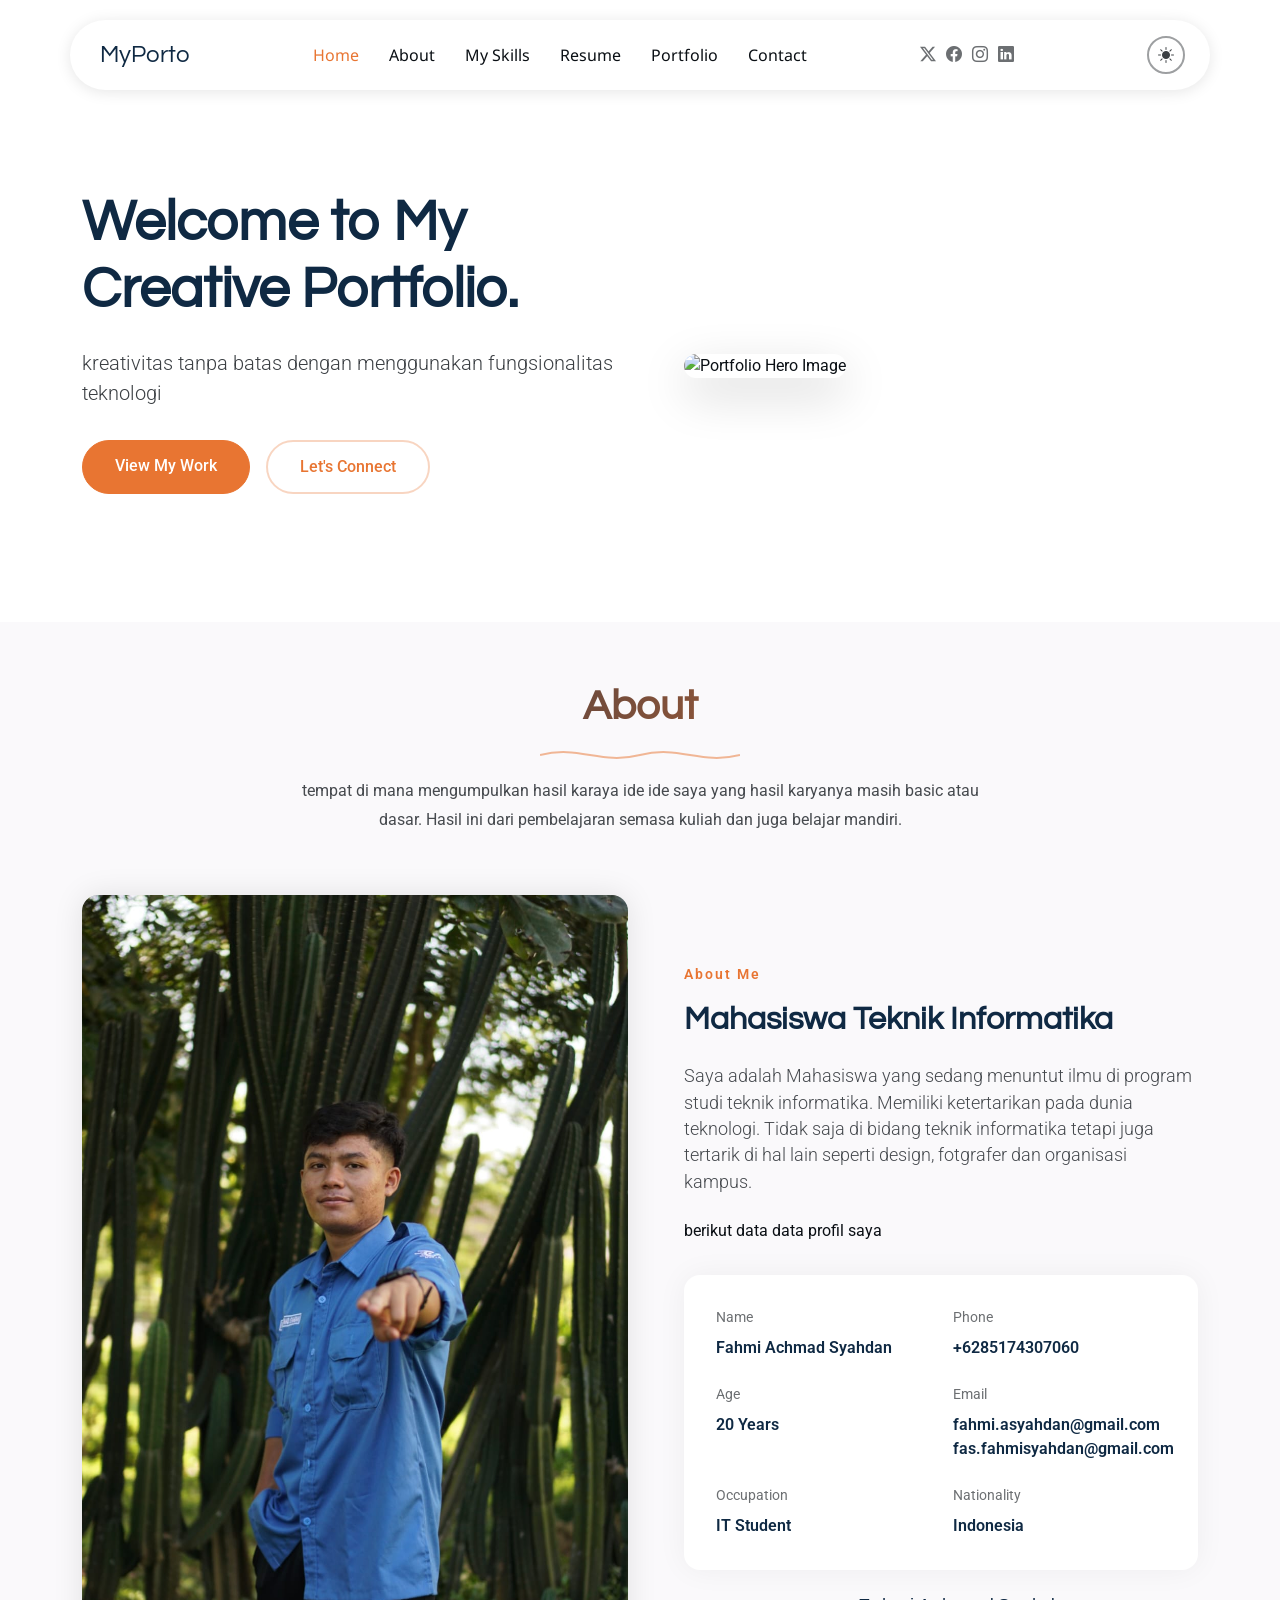
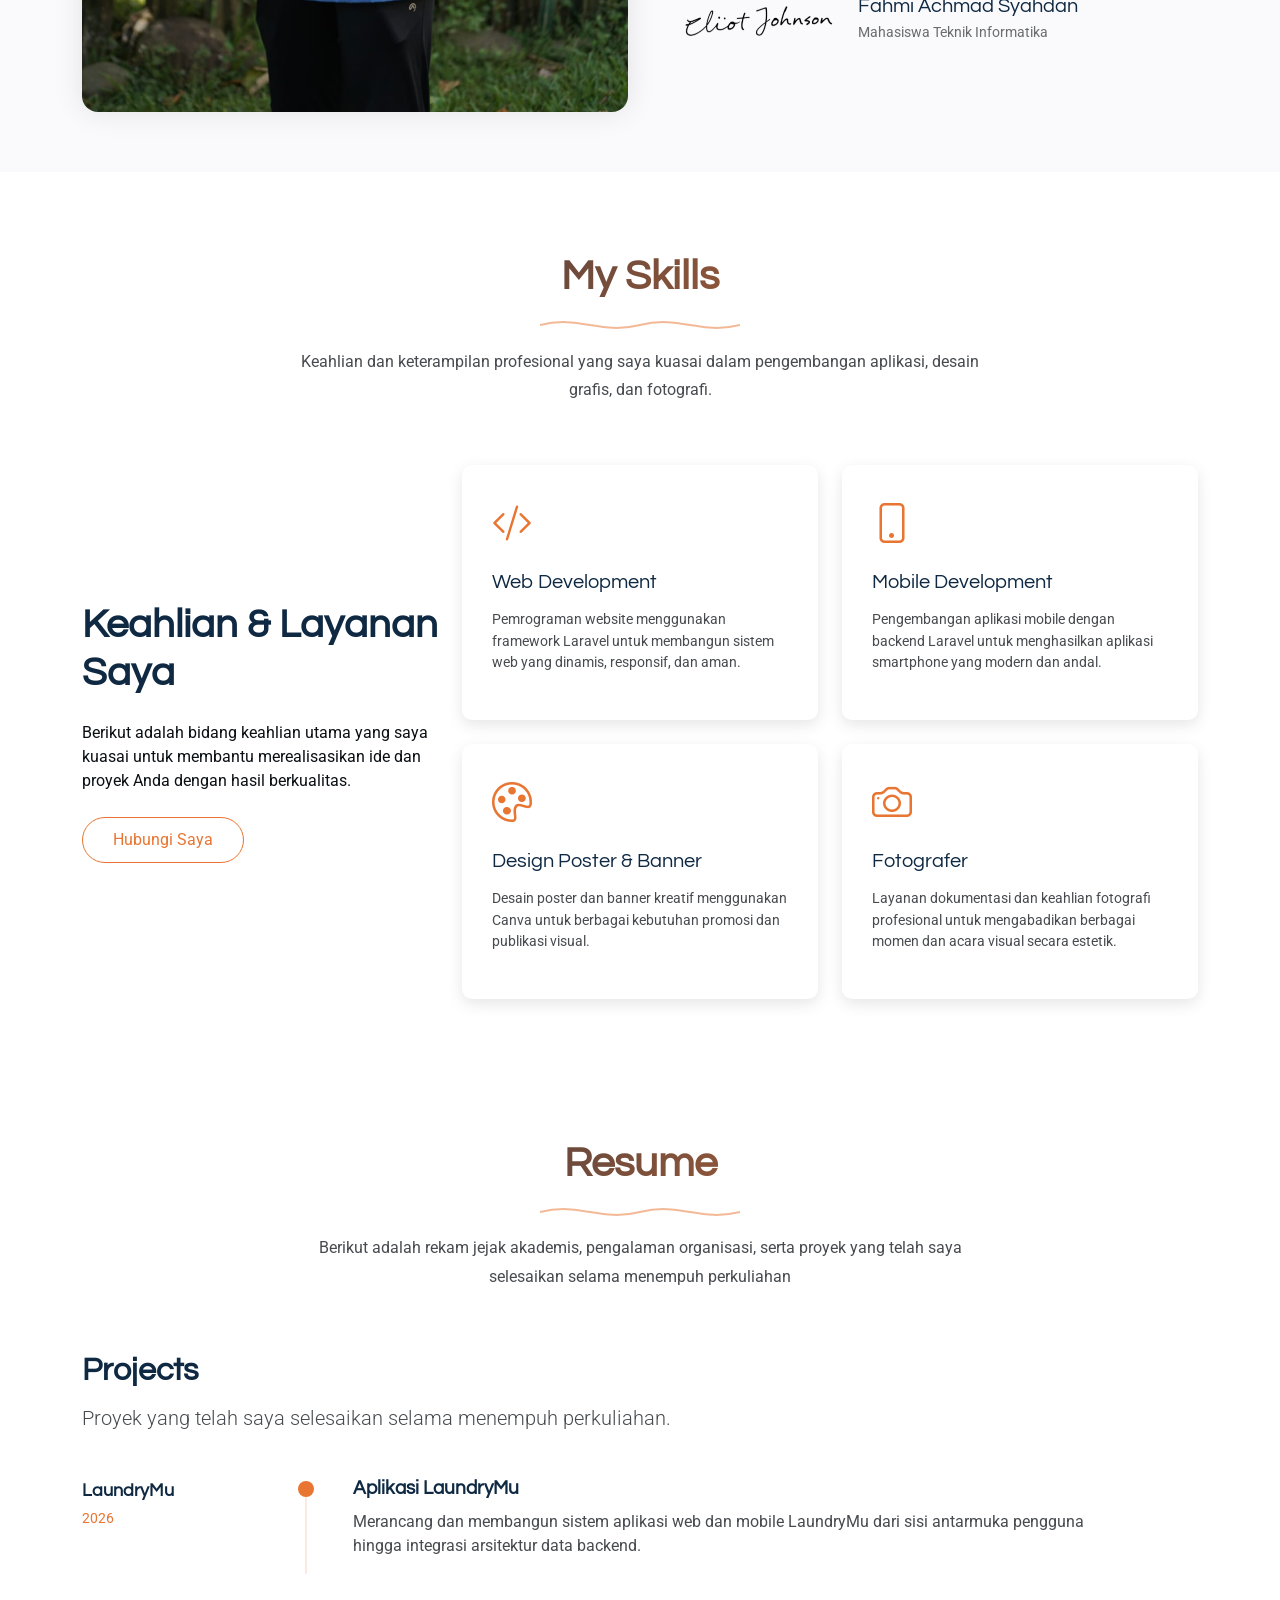
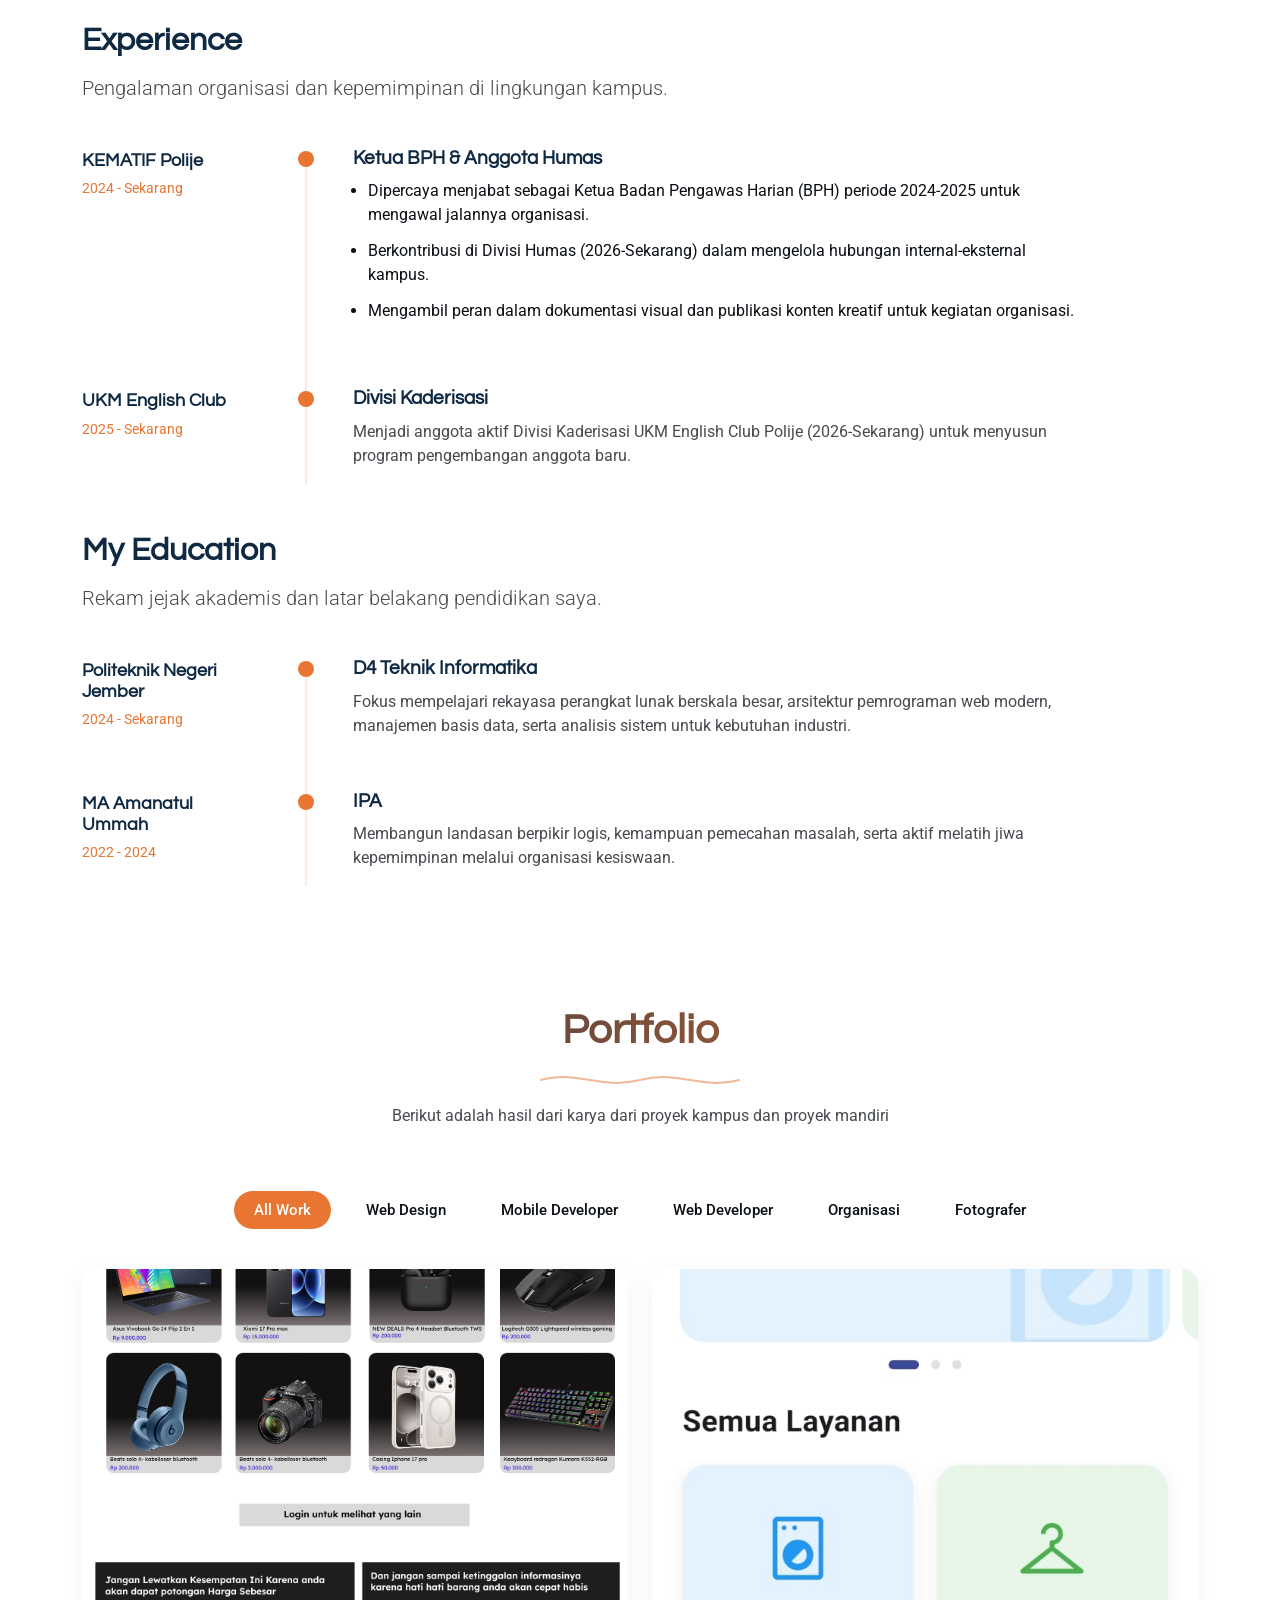
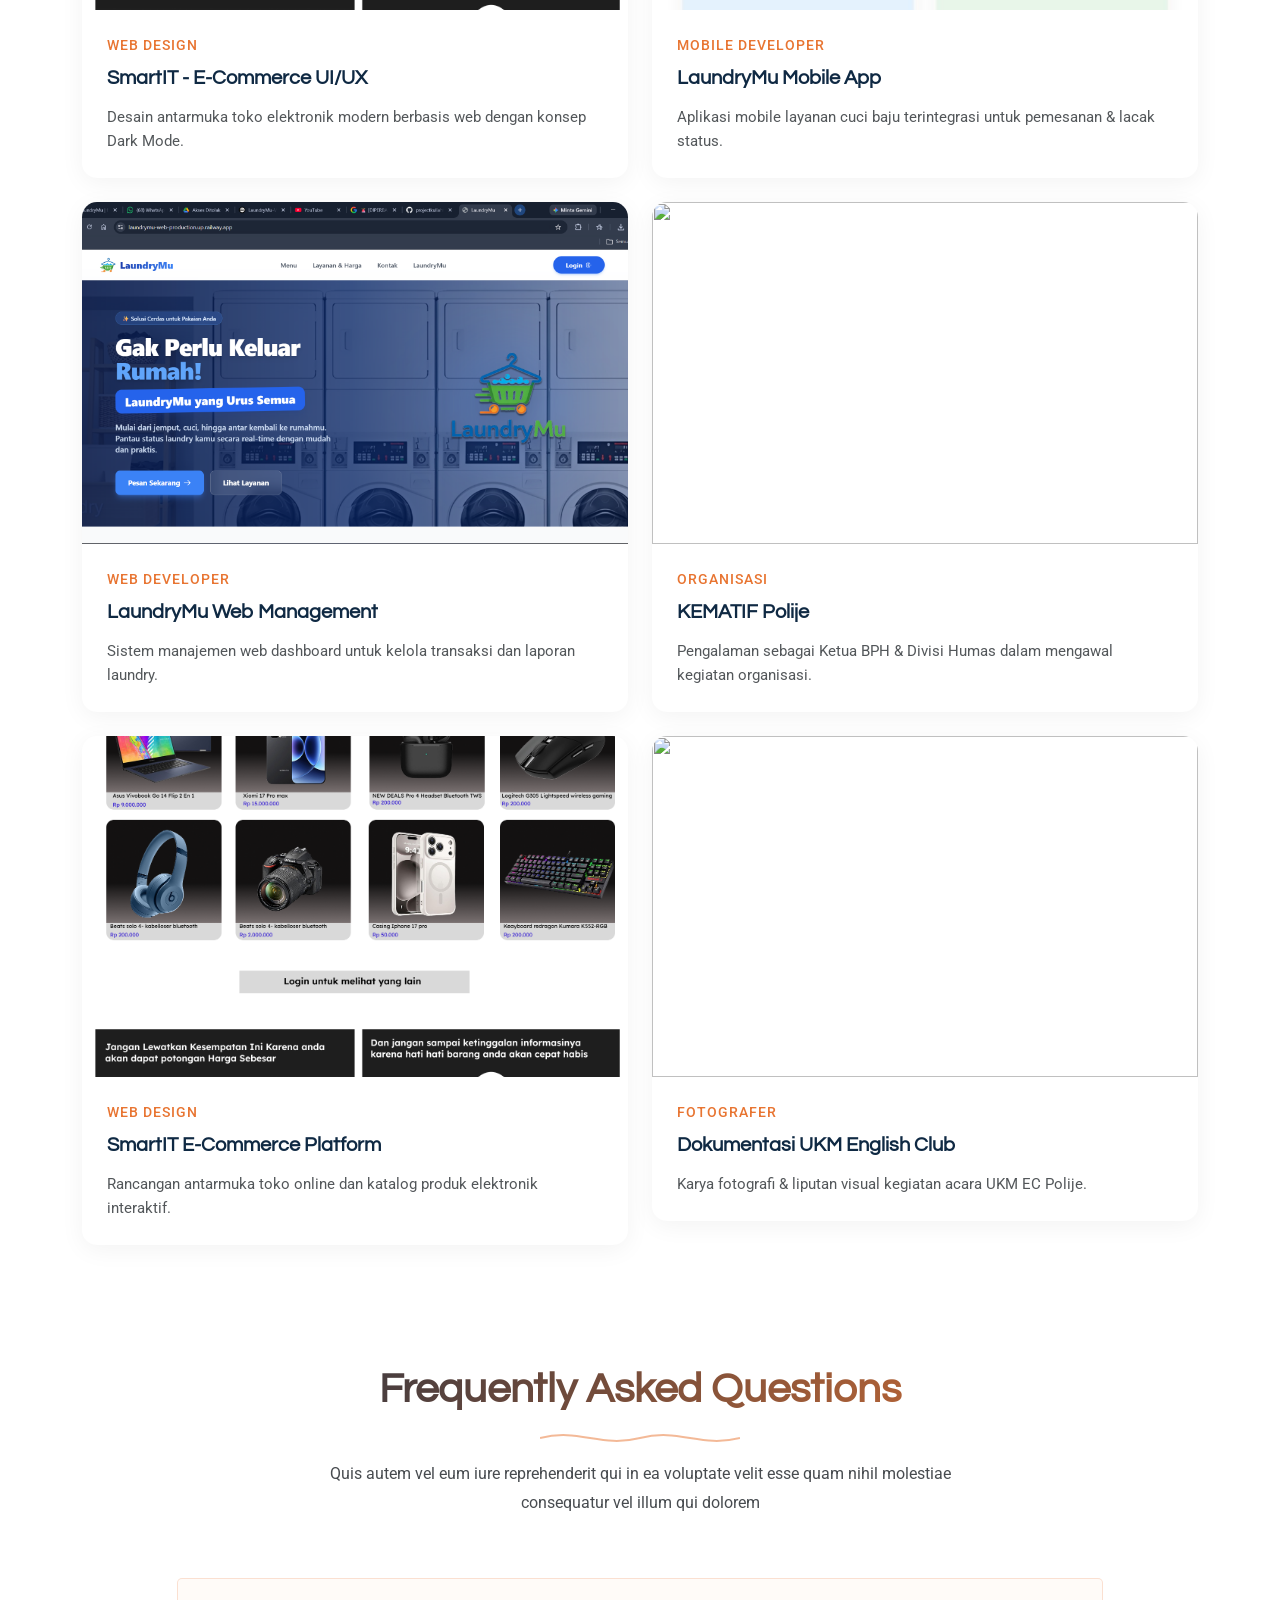
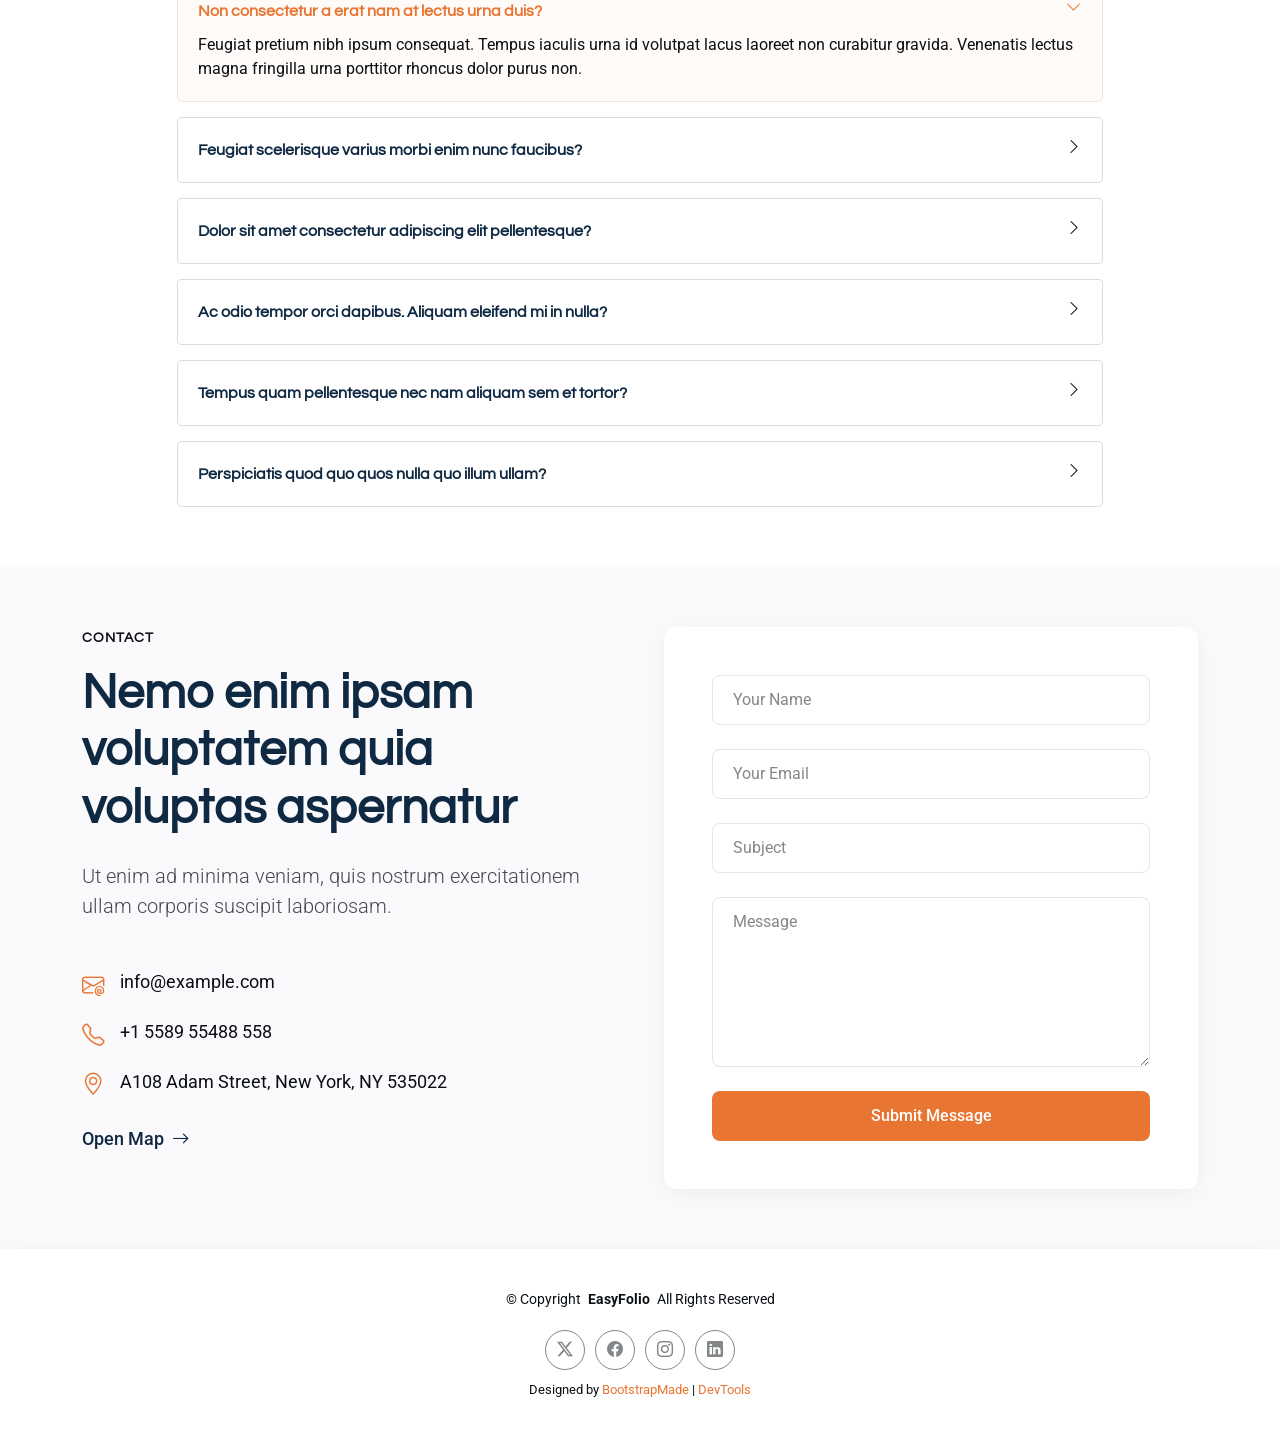
==== commit e3968812: "update di bagian skill nya" ====
--- a/index.html
+++ b/index.html
@@ -67,9 +67,9 @@
         <ul>
           <li><a href="#hero" class="active">Home</a></li>
           <li><a href="#about">About</a></li>
+          <li><a href="#skills">My Skills</a></li>
           <li><a href="#resume">Resume</a></li>
           <li><a href="#portfolio">Portfolio</a></li>
-          <li><a href="#services">Services</a></li>
 
           <li><a href="#contact">Contact</a></li>
         </ul>
@@ -106,20 +106,6 @@
             <div class="cta-buttons" data-aos="fade-up" data-aos-delay="300">
               <a href="#portfolio" class="btn btn-primary">View My Work</a>
               <a href="#contact" class="btn btn-outline">Let's Connect</a>
-            </div>
-            <div class="hero-stats" data-aos="fade-up" data-aos-delay="400">
-              <div class="stat-item">
-                <span class="stat-number">0</span>
-                <span class="stat-label">Years Experience</span>
-              </div>
-              <div class="stat-item">
-                <span class="stat-number">0</span>
-                <span class="stat-label">Projects Completed</span>
-              </div>
-              <div class="stat-item">
-                <span class="stat-number">0</span>
-                <span class="stat-label">Happy Clients</span>
-              </div>
             </div>
           </div>
           <div class="col-lg-6">
@@ -234,66 +220,71 @@
 
     </section><!-- /About Section -->
 
-    <!-- Skills Section -->
-    <section id="skills" class="skills section">
+    <!-- My Skills Section -->
+    <section id="skills" class="services section">
+
+      <!-- Section Title -->
+      <div class="container section-title" data-aos="fade-up">
+        <h2>My Skills</h2>
+        <div class="title-shape">
+          <svg viewBox="0 0 200 20" xmlns="http://www.w3.org/2000/svg">
+            <path d="M 0,10 C 40,0 60,20 100,10 C 140,0 160,20 200,10" fill="none" stroke="currentColor"
+              stroke-width="2"></path>
+          </svg>
+        </div>
+        <p>Keahlian dan keterampilan profesional yang saya kuasai dalam pengembangan aplikasi, desain grafis, dan fotografi.</p>
+      </div><!-- End Section Title -->
 
       <div class="container" data-aos="fade-up" data-aos-delay="100">
 
-        <div class="row g-4 skills-animation">
-
-          <div class="col-md-6 col-lg-3" data-aos="fade-up" data-aos-delay="100">
-            <div class="skill-box">
-              <h3>Web Development</h3>
-              <p>Sudah melewati tahap pemula dan memahami fondasi dasar web development dengan baik.</p>
-              <span class="text-end d-block">65%</span>
-              <div class="progress">
-                <div class="progress-bar" role="progressbar" aria-valuenow="65" aria-valuemin="0" aria-valuemax="100">
-                </div>
-              </div>
-            </div>
-          </div>
-
-          <div class="col-md-6 col-lg-3" data-aos="fade-up" data-aos-delay="200">
-            <div class="skill-box">
-              <h3>Laravel Framework</h3>
-              <p>Memahami alur dasar framework Laravel untuk kebutuhan akademis dan kuliah.</p>
-              <span class="text-end d-block">55%</span>
-              <div class="progress">
-                <div class="progress-bar" role="progressbar" aria-valuenow="55" aria-valuemin="0" aria-valuemax="100">
-                </div>
-              </div>
-            </div>
-          </div>
-
-          <div class="col-md-6 col-lg-3" data-aos="fade-up" data-aos-delay="300">
-            <div class="skill-box">
-              <h3>Photography</h3>
-              <p>Salah satu keahlian utama di luar coding untuk mengabadikan momen secara visual.</p>
-              <span class="text-end d-block">80%</span>
-              <div class="progress">
-                <div class="progress-bar" role="progressbar" aria-valuenow="80" aria-valuemin="0" aria-valuemax="100">
-                </div>
-              </div>
-            </div>
-          </div>
-
-          <div class="col-md-6 col-lg-3" data-aos="fade-up" data-aos-delay="400">
-            <div class="skill-box">
-              <h3>Video Editing (CapCut)</h3>
-              <p>Mampu menghasilkan video editing yang tegas dan meyakinkan untuk berbagai kebutuhan konten.</p>
-              <span class="text-end d-block">80%</span>
-              <div class="progress">
-                <div class="progress-bar" role="progressbar" aria-valuenow="80" aria-valuemin="0" aria-valuemax="100">
-                </div>
-              </div>
-            </div>
-          </div>
-
-        </div>
-
-      </div>
-
-    </section><!-- /Skills Section -->
+        <div class="row align-items-center">
+          <div class="col-lg-4 mb-5 mb-lg-0">
+            <h2 class="fw-bold mb-4 servies-title">Keahlian & Layanan Saya</h2>
+            <p class="mb-4">Berikut adalah bidang keahlian utama yang saya kuasai untuk membantu merealisasikan ide dan proyek Anda dengan hasil berkualitas.</p>
+            <a href="#contact" class="btn btn-outline-primary">Hubungi Saya</a>
+          </div>
+          <div class="col-lg-8">
+            <div class="row g-4">
+
+              <div class="col-md-6" data-aos="fade-up" data-aos-delay="200">
+                <div class="service-item">
+                  <i class="bi bi-code-slash icon"></i>
+                  <h3><a href="#portfolio">Web Development</a></h3>
+                  <p>Pemrograman website menggunakan framework Laravel untuk membangun sistem web yang dinamis, responsif, dan aman.</p>
+                </div>
+              </div><!-- End Service Item -->
+
+              <div class="col-md-6" data-aos="fade-up" data-aos-delay="300">
+                <div class="service-item">
+                  <i class="bi bi-phone icon"></i>
+                  <h3><a href="#portfolio">Mobile Development</a></h3>
+                  <p>Pengembangan aplikasi mobile dengan backend Laravel untuk menghasilkan aplikasi smartphone yang modern dan andal.</p>
+                </div>
+              </div><!-- End Service Item -->
+
+              <div class="col-md-6" data-aos="fade-up" data-aos-delay="400">
+                <div class="service-item">
+                  <i class="bi bi-palette icon"></i>
+                  <h3><a href="#portfolio">Design Poster & Banner</a></h3>
+                  <p>Desain poster dan banner kreatif menggunakan Canva untuk berbagai kebutuhan promosi dan publikasi visual.</p>
+                </div>
+              </div><!-- End Service Item -->
+
+              <div class="col-md-6" data-aos="fade-up" data-aos-delay="500">
+                <div class="service-item">
+                  <i class="bi bi-camera icon"></i>
+                  <h3><a href="#portfolio">Fotografer</a></h3>
+                  <p>Layanan dokumentasi dan keahlian fotografi profesional untuk mengabadikan berbagai momen dan acara visual secara estetik.</p>
+                </div>
+              </div><!-- End Service Item -->
+
+            </div>
+          </div>
+        </div>
+
+      </div>
+
+    </section><!-- /My Skills Section -->
 
     <!-- Resume Section -->
     <section id="resume" class="resume section">
@@ -576,250 +567,8 @@
 
     </section><!-- /Portfolio Section -->
 
-    <!-- Testimonials Section -->
-    <section id="testimonials" class="testimonials section light-background">
-
-      <!-- Section Title -->
-      <div class="container section-title" data-aos="fade-up">
-        <h2>Testimonials</h2>
-        <div class="title-shape">
-          <svg viewBox="0 0 200 20" xmlns="http://www.w3.org/2000/svg">
-            <path d="M 0,10 C 40,0 60,20 100,10 C 140,0 160,20 200,10" fill="none" stroke="currentColor"
-              stroke-width="2"></path>
-          </svg>
-        </div>
-        <p>Quis autem vel eum iure reprehenderit qui in ea voluptate velit esse quam nihil molestiae consequatur vel
-          illum qui dolorem</p>
-      </div><!-- End Section Title -->
-
-      <div class="container" data-aos="fade-up" data-aos-delay="100">
-
-        <div class="testimonials-slider swiper init-swiper">
-          <script type="application/json" class="swiper-config">
-            {
-              "slidesPerView": 1,
-              "loop": true,
-              "speed": 600,
-              "autoplay": {
-                "delay": 5000
-              },
-              "navigation": {
-                "nextEl": ".swiper-button-next",
-                "prevEl": ".swiper-button-prev"
-              }
-            }
-          </script>
-
-          <div class="swiper-wrapper">
-
-            <div class="swiper-slide">
-              <div class="testimonial-item">
-                <div class="row">
-                  <div class="col-lg-8">
-                    <h2>Sed ut perspiciatis unde omnis</h2>
-                    <p>
-                      Proin iaculis purus consequat sem cure digni ssim donec porttitora entum suscipit rhoncus.
-                      Accusantium quam, ultricies eget id, aliquam eget nibh et. Maecen aliquam, risus at semper.
-                    </p>
-                    <p>
-                      Beatae magnam dolore quia ipsum. Voluptatem totam et qui dolore dignissimos. Amet quia sapiente
-                      laudantium nihil illo et assumenda sit cupiditate. Nam perspiciatis perferendis minus consequatur.
-                      Enim ut eos quo.
-                    </p>
-                    <div class="profile d-flex align-items-center">
-                      <img src="assets/img/person/person-m-7.webp" class="profile-img" alt="">
-                      <div class="profile-info">
-                        <h3>Saul Goodman</h3>
-                        <span>Client</span>
-                      </div>
-                    </div>
-                  </div>
-                  <div class="col-lg-4 d-none d-lg-block">
-                    <div class="featured-img-wrapper">
-                      <img src="assets/img/person/person-m-7.webp" class="featured-img" alt="">
-                    </div>
-                  </div>
-                </div>
-              </div>
-            </div><!-- End Testimonial Item -->
-
-            <div class="swiper-slide">
-              <div class="testimonial-item">
-                <div class="row">
-                  <div class="col-lg-8">
-                    <h2>Nemo enim ipsam voluptatem</h2>
-                    <p>
-                      Export tempor illum tamen malis malis eram quae irure esse labore quem cillum quid cillum eram
-                      malis quorum velit fore eram velit sunt aliqua noster fugiat irure amet legam anim culpa.
-                    </p>
-                    <p>
-                      Dolorem excepturi esse qui amet maxime quibusdam aut repellendus voluptatum. Corrupti enim a
-                      repellat cumque est laborum fuga consequuntur. Dolorem nostrum deleniti quas voluptatem iure
-                      dolorum rerum. Repudiandae doloribus ut repellat harum vero aut. Modi aut velit aperiam aspernatur
-                      odit ut vitae.
-                    </p>
-                    <div class="profile d-flex align-items-center">
-                      <img src="assets/img/person/person-f-8.webp" class="profile-img" alt="">
-                      <div class="profile-info">
-                        <h3>Sara Wilsson</h3>
-                        <span>Designer</span>
-                      </div>
-                    </div>
-                  </div>
-                  <div class="col-lg-4 d-none d-lg-block">
-                    <div class="featured-img-wrapper">
-                      <img src="assets/img/person/person-f-8.webp" class="featured-img" alt="">
-                    </div>
-                  </div>
-                </div>
-              </div>
-            </div><!-- End Testimonial Item -->
-
-            <div class="swiper-slide">
-              <div class="testimonial-item">
-                <div class="row">
-                  <div class="col-lg-8">
-                    <h2>
-                      Labore nostrum eos impedit
-                    </h2>
-                    <p>
-                      Fugiat enim eram quae cillum dolore dolor amet nulla culpa multos export minim fugiat minim velit
-                      minim dolor enim duis veniam ipsum anim magna sunt elit fore quem dolore labore illum veniam.
-                    </p>
-                    <p>
-                      Itaque ut explicabo vero occaecati est quam rerum sed. Numquam tempora aut aut quaerat quia illum.
-                      Nobis quia autem odit ipsam numquam. Doloribus sit sint corporis eius totam fuga. Hic nostrum
-                      suscipit corrupti nam expedita adipisci aut optio.
-                    </p>
-                    <div class="profile d-flex align-items-center">
-                      <img src="assets/img/person/person-m-9.webp" class="profile-img" alt="">
-                      <div class="profile-info">
-                        <h3>Matt Brandon</h3>
-                        <span>Freelancer</span>
-                      </div>
-                    </div>
-                  </div>
-                  <div class="col-lg-4 d-none d-lg-block">
-                    <div class="featured-img-wrapper">
-                      <img src="assets/img/person/person-m-9.webp" class="featured-img" alt="">
-                    </div>
-                  </div>
-                </div>
-              </div>
-            </div><!-- End Testimonial Item -->
-
-            <div class="swiper-slide">
-              <div class="testimonial-item">
-                <div class="row">
-                  <div class="col-lg-8">
-                    <h2>Impedit dolor facilis nulla</h2>
-                    <p>
-                      Enim nisi quem export duis labore cillum quae magna enim sint quorum nulla quem veniam duis minim
-                      tempor labore quem eram duis noster aute amet eram fore quis sint minim.
-                    </p>
-                    <p>
-                      Omnis aspernatur accusantium qui delectus praesentium repellendus. Facilis sint odio aspernatur
-                      voluptas commodi qui qui qui pariatur. Corrupti deleniti itaque quaerat ipsum deleniti culpa
-                      tempora tempore. Et consequatur exercitationem hic aspernatur nobis est voluptatibus architecto
-                      laborum.
-                    </p>
-                    <div class="profile d-flex align-items-center">
-                      <img src="assets/img/person/person-f-10.webp" class="profile-img" alt="">
-                      <div class="profile-info">
-                        <h3>Jena Karlis</h3>
-                        <span>Store Owner</span>
-                      </div>
-                    </div>
-                  </div>
-                  <div class="col-lg-4 d-none d-lg-block">
-                    <div class="featured-img-wrapper">
-                      <img src="assets/img/person/person-f-10.webp" class="featured-img" alt="">
-                    </div>
-                  </div>
-                </div>
-              </div>
-            </div><!-- End Testimonial Item -->
-
-          </div>
-
-          <div class="swiper-navigation w-100 d-flex align-items-center justify-content-center">
-            <div class="swiper-button-prev"></div>
-            <div class="swiper-button-next"></div>
-          </div>
-
-        </div>
-
-      </div>
-
-    </section><!-- /Testimonials Section -->
-
-    <!-- Services Section -->
-    <section id="services" class="services section">
-
-      <!-- Section Title -->
-      <div class="container section-title" data-aos="fade-up">
-        <h2>Services</h2>
-        <div class="title-shape">
-          <svg viewBox="0 0 200 20" xmlns="http://www.w3.org/2000/svg">
-            <path d="M 0,10 C 40,0 60,20 100,10 C 140,0 160,20 200,10" fill="none" stroke="currentColor"
-              stroke-width="2"></path>
-          </svg>
-        </div>
-        <p>Quis autem vel eum iure reprehenderit qui in ea voluptate velit esse quam nihil molestiae consequatur vel
-          illum qui dolorem</p>
-      </div><!-- End Section Title -->
-
-      <div class="container" data-aos="fade-up" data-aos-delay="100">
-
-        <div class="row align-items-center">
-          <div class="col-lg-4 mb-5 mb-lg-0">
-            <h2 class="fw-bold mb-4 servies-title">Consectetur adipiscing elit sed do eiusmod tempor</h2>
-            <p class="mb-4">Nulla metus metus ullamcorper vel tincidunt sed euismod nibh volutpat velit class aptent
-              taciti sociosqu ad litora.</p>
-            <a href="#" class="btn btn-outline-primary">See all services</a>
-          </div>
-          <div class="col-lg-8">
-            <div class="row g-4">
-
-              <div class="col-md-6" data-aos="fade-up" data-aos-delay="200">
-                <div class="service-item">
-                  <i class="bi bi-activity icon"></i>
-                  <h3><a href="service-details.html">Eget nulla facilisi etiam</a></h3>
-                  <p>Vestibulum morbi blandit cursus risus at ultrices mi tempus imperdiet nulla.</p>
-                </div>
-              </div><!-- End Service Item -->
-
-              <div class="col-md-6" data-aos="fade-up" data-aos-delay="300">
-                <div class="service-item">
-                  <i class="bi bi-easel icon"></i>
-                  <h3><a href="service-details.html">Duis aute irure dolor</a></h3>
-                  <p>Auctor neque vitae tempus quam pellentesque nec nam aliquam sem et tortor.</p>
-                </div>
-              </div><!-- End Service Item -->
-
-              <div class="col-md-6" data-aos="fade-up" data-aos-delay="400">
-                <div class="service-item">
-                  <i class="bi bi-broadcast icon"></i>
-                  <h3><a href="service-details.html">Excepteur sint occaecat</a></h3>
-                  <p>At vero eos et accusamus et iusto odio dignissimos ducimus qui blanditiis praesentium.</p>
-                </div>
-              </div><!-- End Service Item -->
-
-              <div class="col-md-6" data-aos="fade-up" data-aos-delay="500">
-                <div class="service-item">
-                  <i class="bi bi-bounding-box-circles icon"></i>
-                  <h3><a href="service-details.html">Tempor incididunt ut labore</a></h3>
-                  <p>Ullamco laboris nisi ut aliquip ex ea commodo consequat duis aute irure dolor.</p>
-                </div>
-              </div><!-- End Service Item -->
-
-            </div>
-          </div>
-        </div>
-
-      </div>
-
-    </section><!-- /Services Section -->
+
+
 
     <!-- Faq Section -->
     <section id="faq" class="faq section">
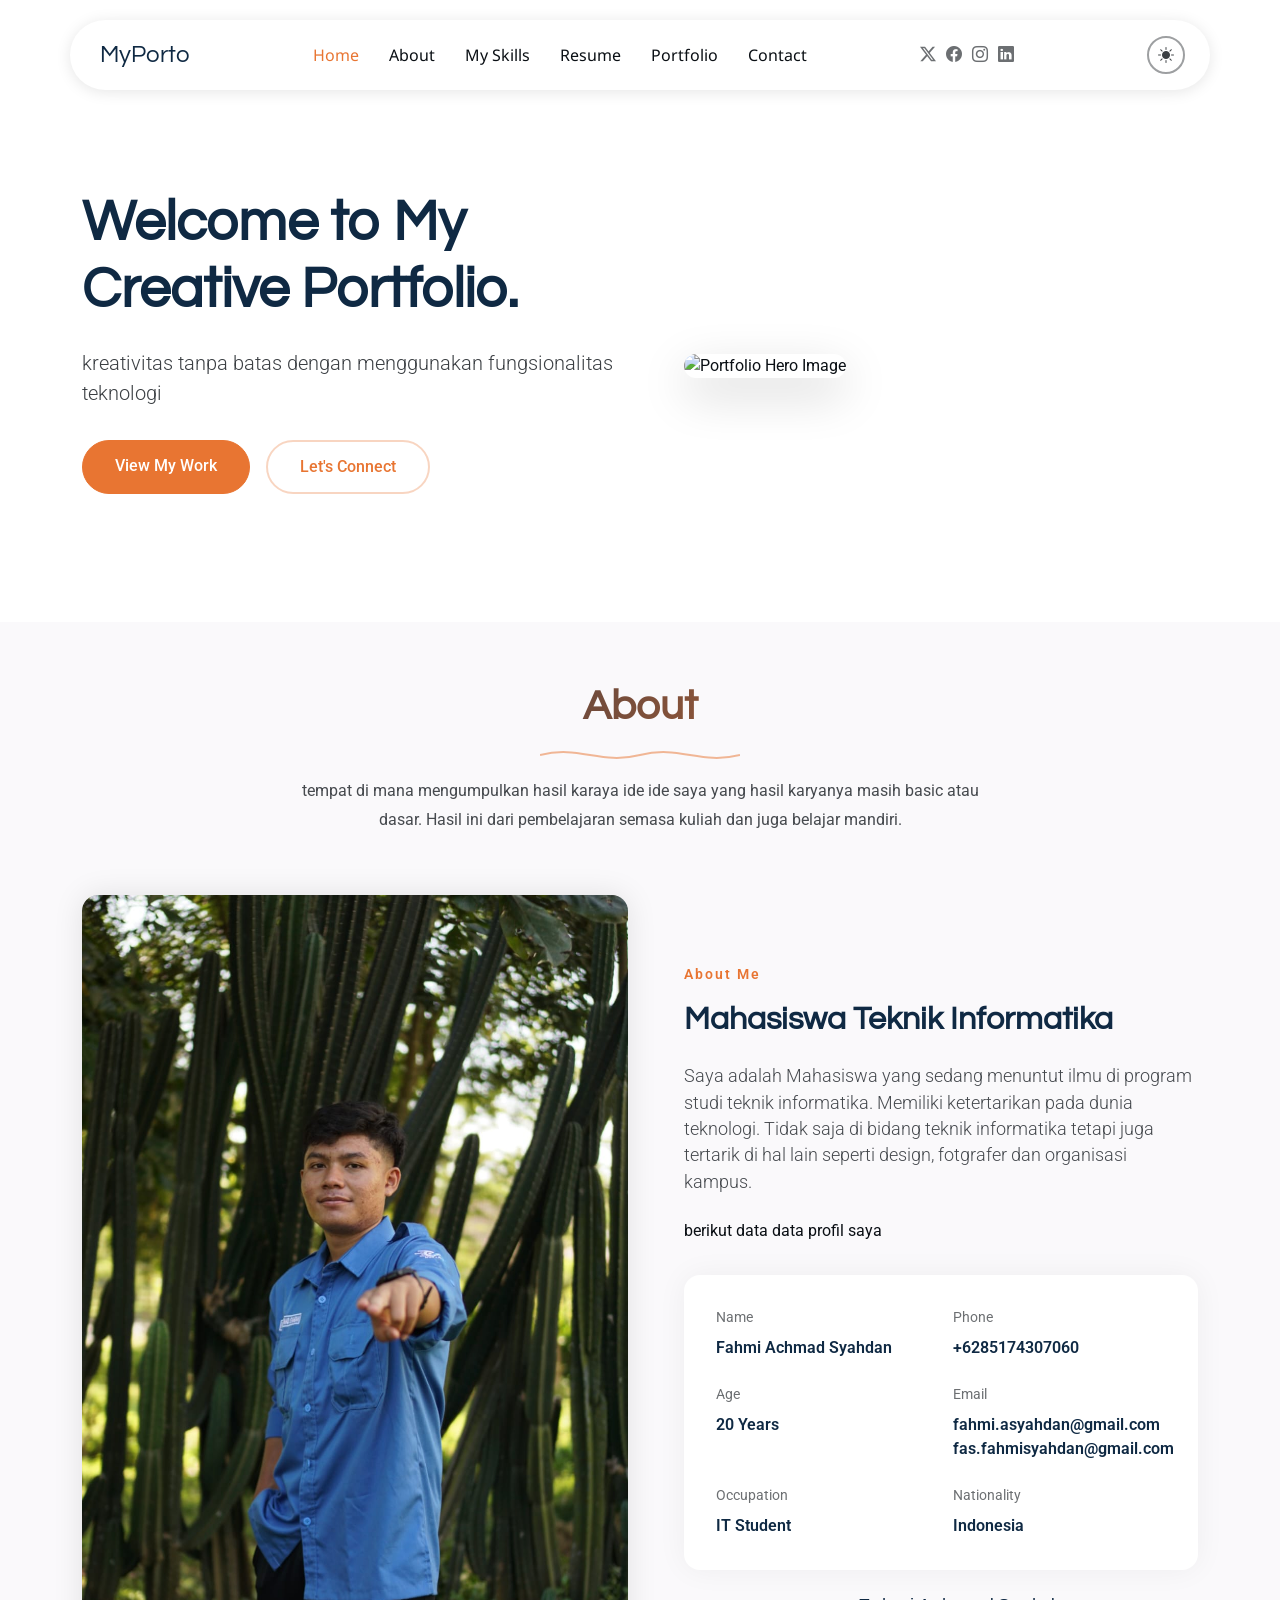
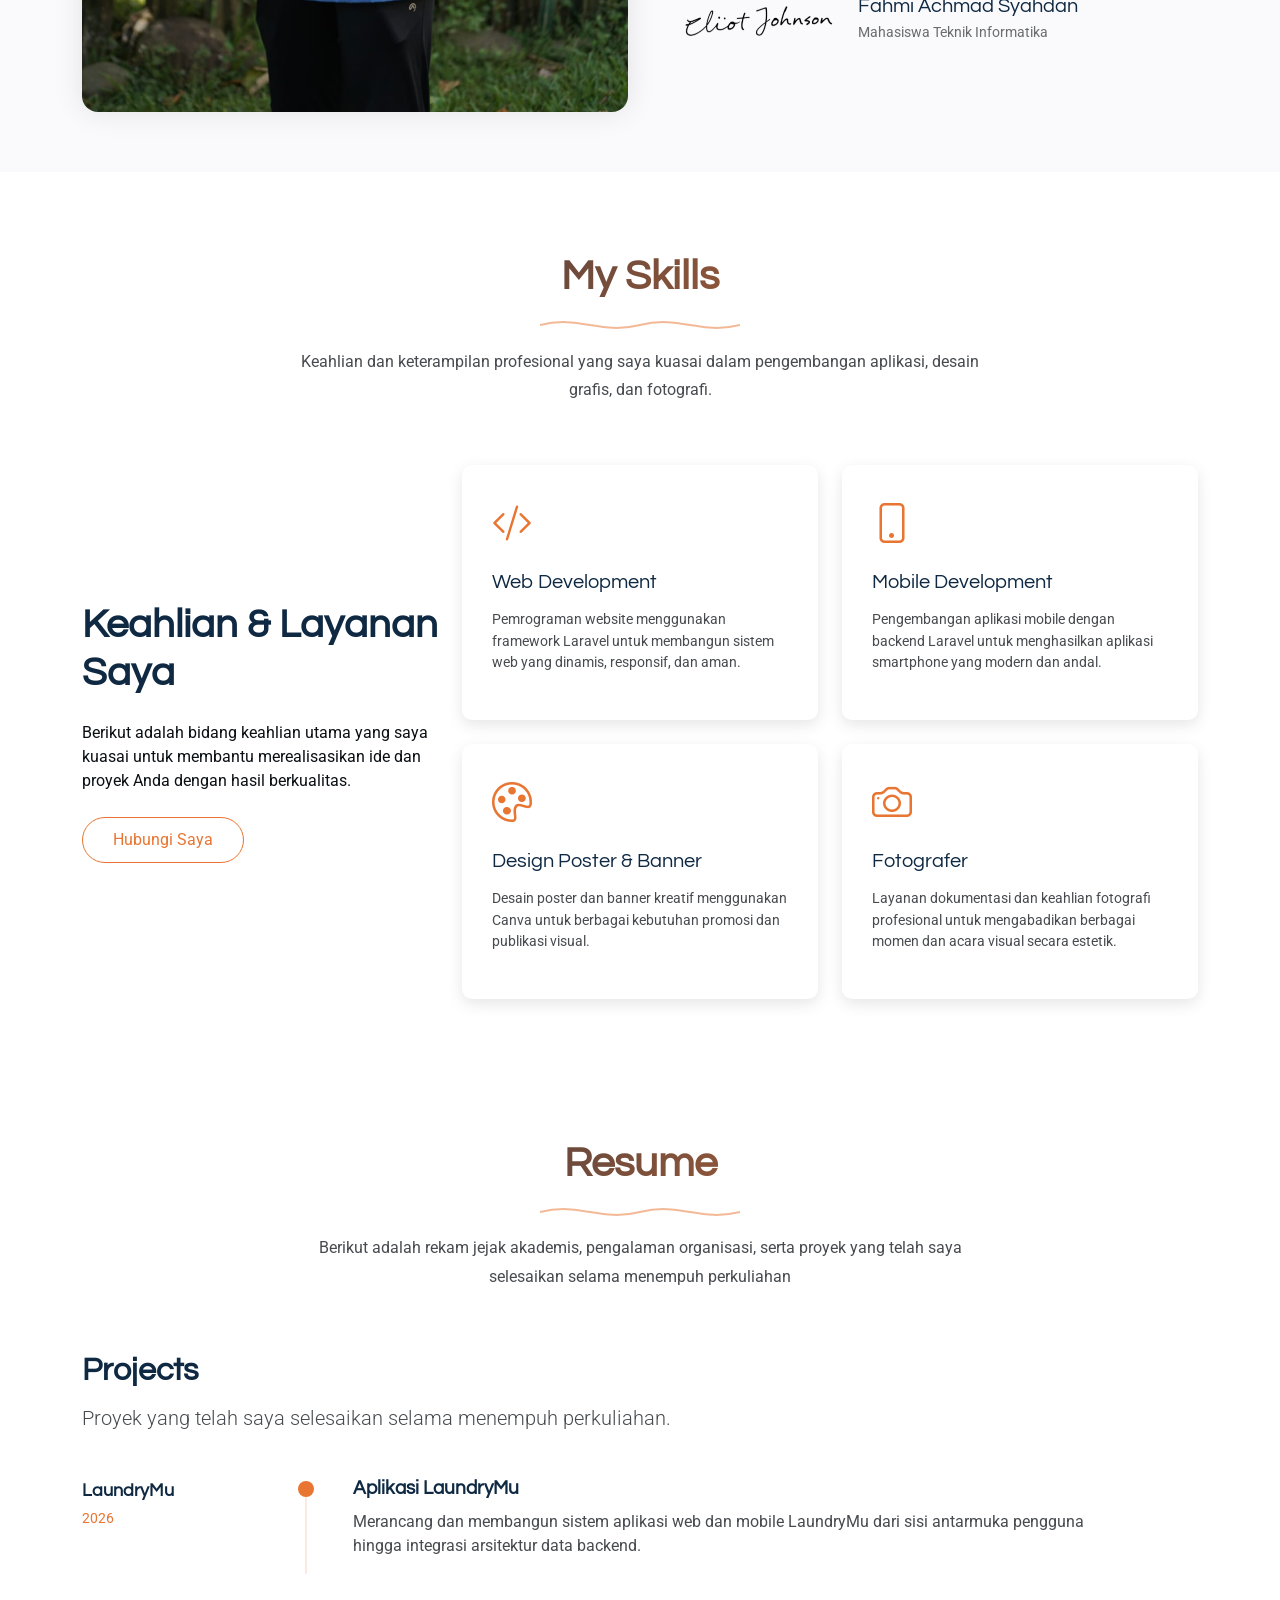
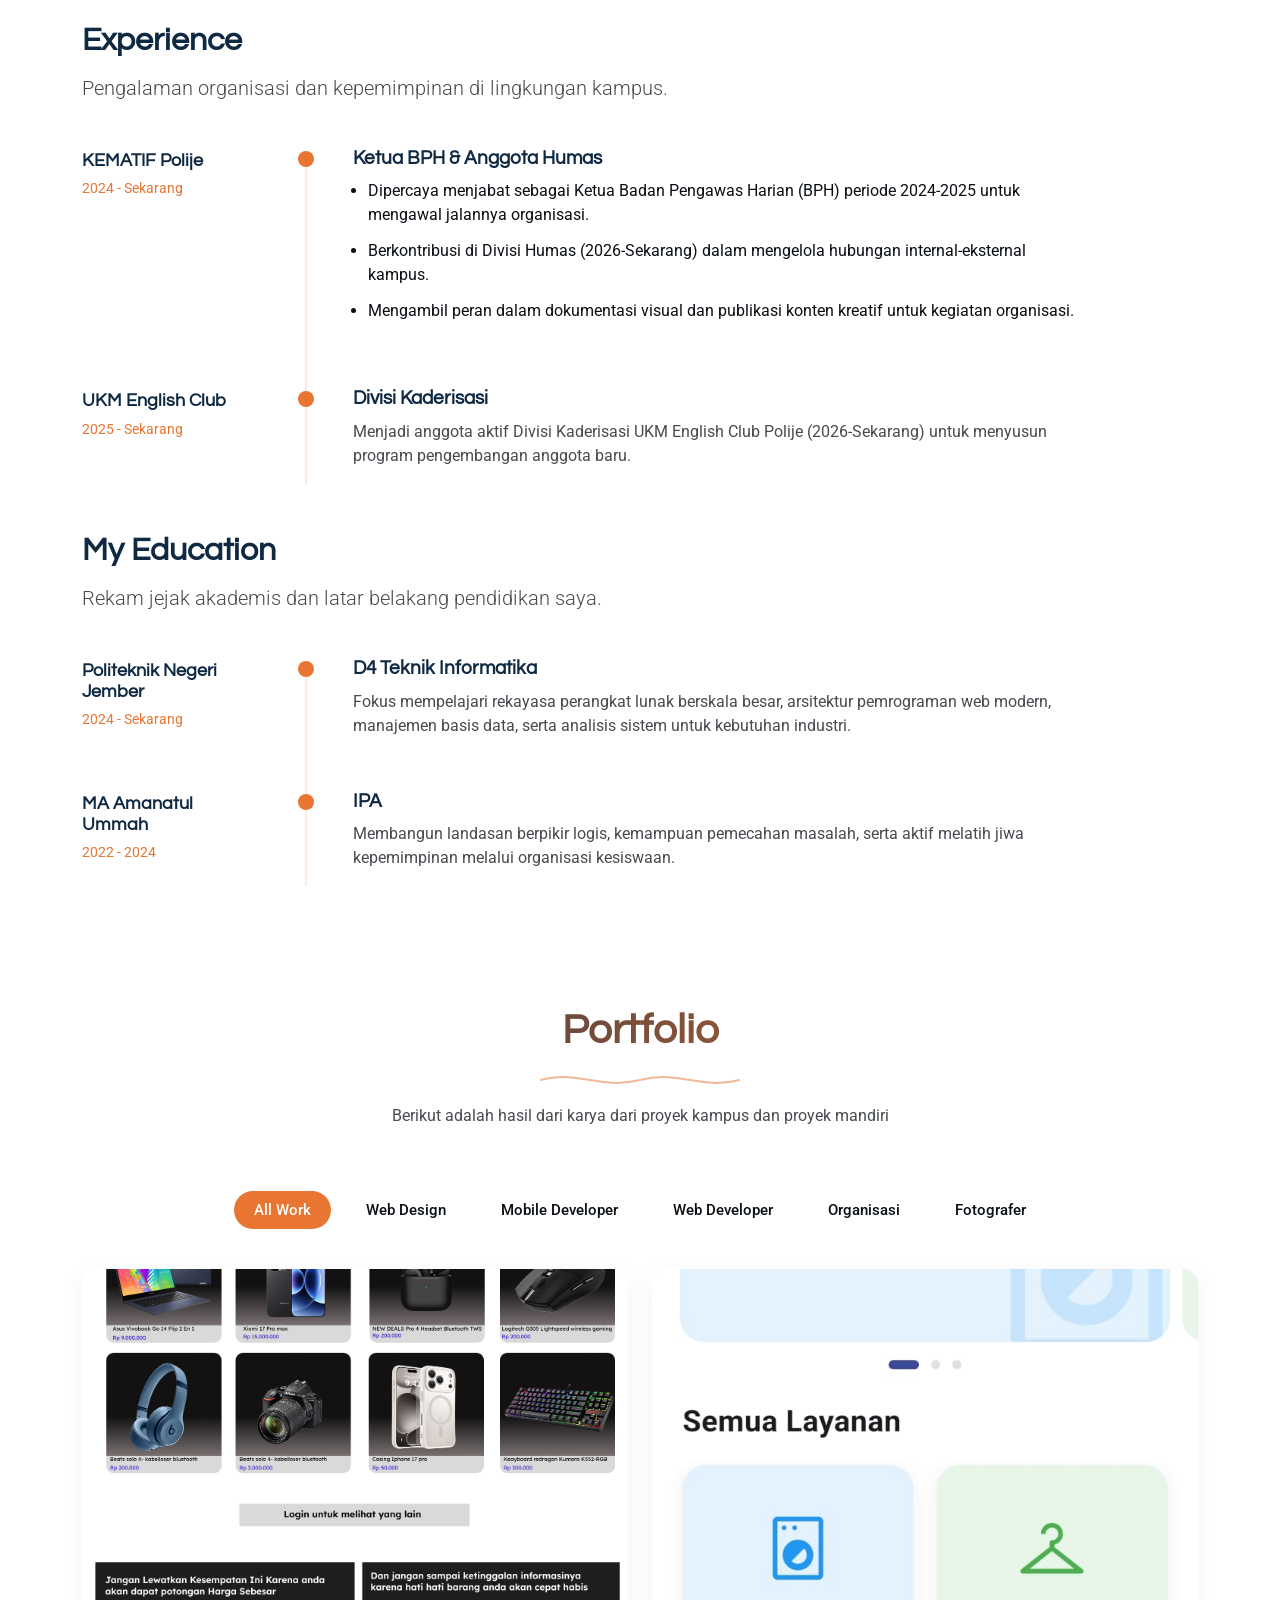
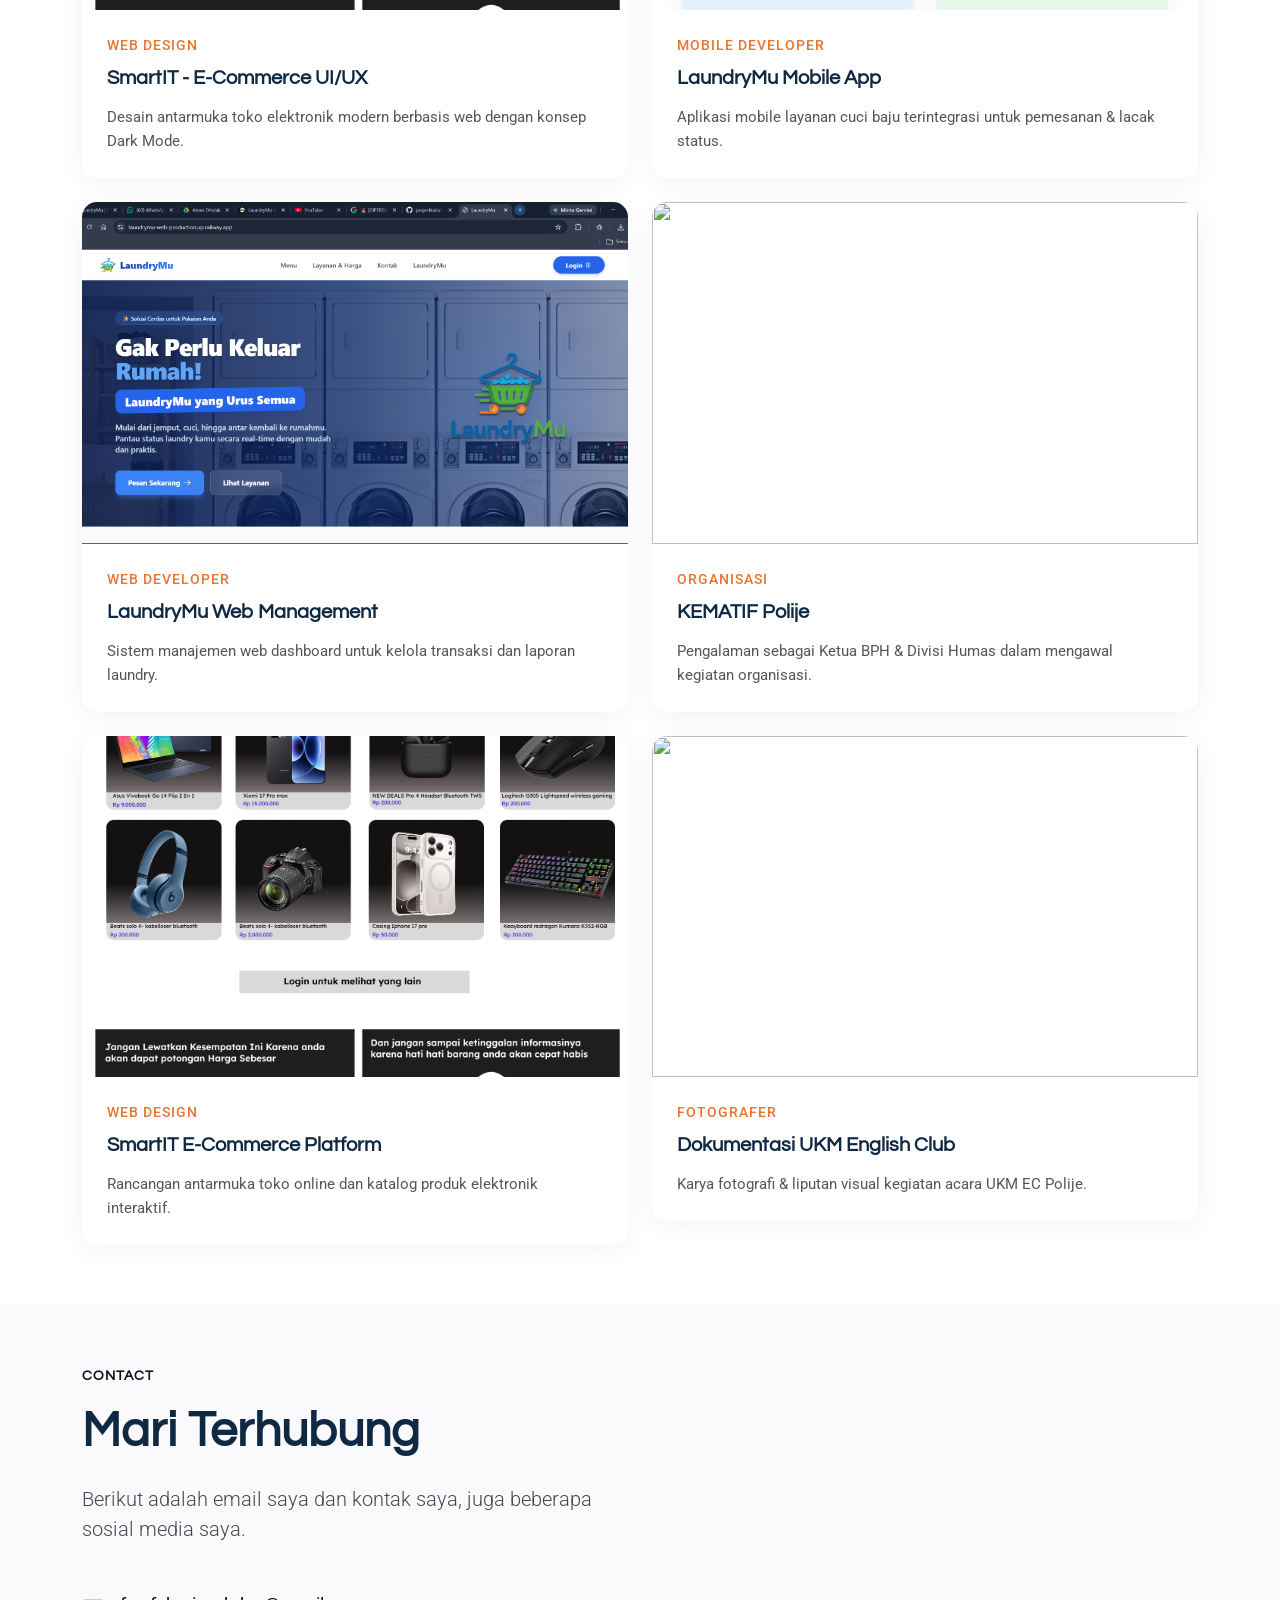
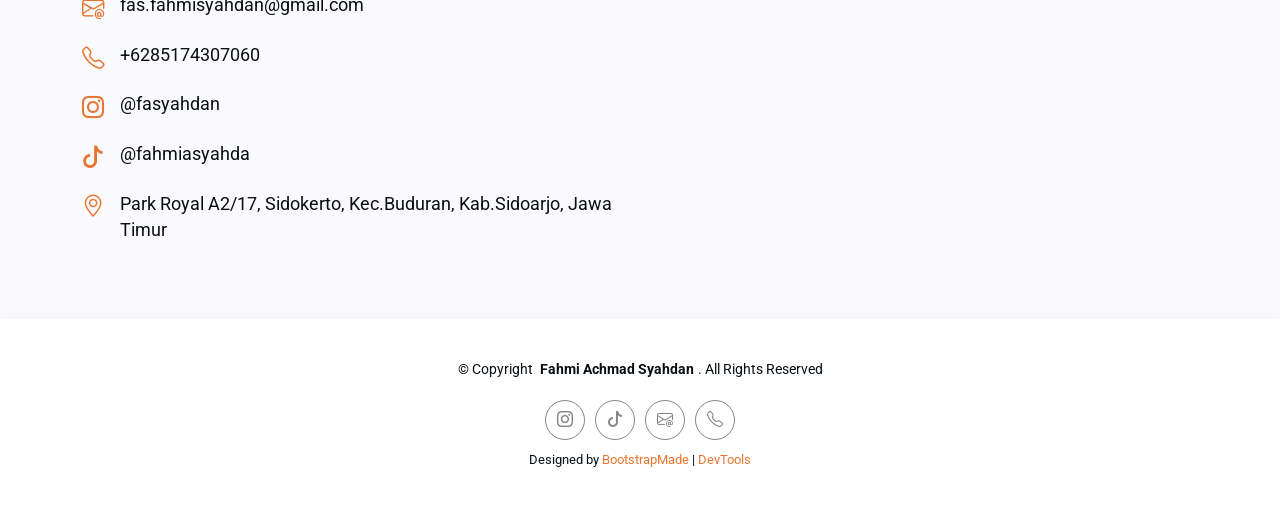
==== commit 709d841f: "update contact merapikan sedikit" ====
--- a/index.html
+++ b/index.html
@@ -570,10 +570,9 @@
 
 
 
-    <!-- Faq Section -->
+    <!-- // TODO: Section FAQ - Belum tahu mau diisi apa
     <section id="faq" class="faq section">
 
-      <!-- Section Title -->
       <div class="container section-title" data-aos="fade-up">
         <h2>Frequently Asked Questions</h2>
         <div class="title-shape">
@@ -584,7 +583,7 @@
         </div>
         <p>Quis autem vel eum iure reprehenderit qui in ea voluptate velit esse quam nihil molestiae consequatur vel
           illum qui dolorem</p>
-      </div><!-- End Section Title -->
+      </div>
 
       <div class="container">
 
@@ -601,7 +600,7 @@
                     gravida. Venenatis lectus magna fringilla urna porttitor rhoncus dolor purus non.</p>
                 </div>
                 <i class="faq-toggle bi bi-chevron-right"></i>
-              </div><!-- End Faq item-->
+              </div>
 
               <div class="faq-item">
                 <h3>Feugiat scelerisque varius morbi enim nunc faucibus?</h3>
@@ -611,7 +610,7 @@
                     elit ullamcorper dignissim. Mauris ultrices eros in cursus turpis massa tincidunt dui.</p>
                 </div>
                 <i class="faq-toggle bi bi-chevron-right"></i>
-              </div><!-- End Faq item-->
+              </div>
 
               <div class="faq-item">
                 <h3>Dolor sit amet consectetur adipiscing elit pellentesque?</h3>
@@ -622,7 +621,7 @@
                     sed odio morbi quis</p>
                 </div>
                 <i class="faq-toggle bi bi-chevron-right"></i>
-              </div><!-- End Faq item-->
+              </div>
 
               <div class="faq-item">
                 <h3>Ac odio tempor orci dapibus. Aliquam eleifend mi in nulla?</h3>
@@ -632,7 +631,7 @@
                     elit ullamcorper dignissim. Mauris ultrices eros in cursus turpis massa tincidunt dui.</p>
                 </div>
                 <i class="faq-toggle bi bi-chevron-right"></i>
-              </div><!-- End Faq item-->
+              </div>
 
               <div class="faq-item">
                 <h3>Tempus quam pellentesque nec nam aliquam sem et tortor?</h3>
@@ -642,7 +641,7 @@
                     Purus gravida quis blandit turpis cursus in</p>
                 </div>
                 <i class="faq-toggle bi bi-chevron-right"></i>
-              </div><!-- End Faq item-->
+              </div>
 
               <div class="faq-item">
                 <h3>Perspiciatis quod quo quos nulla quo illum ullam?</h3>
@@ -651,17 +650,18 @@
                     Distinctio ipsam dolore et.</p>
                 </div>
                 <i class="faq-toggle bi bi-chevron-right"></i>
-              </div><!-- End Faq item-->
+              </div>
 
             </div>
 
-          </div><!-- End Faq Column-->
-
-        </div>
-
-      </div>
-
-    </section><!-- /Faq Section -->
+          </div>
+
+        </div>
+
+      </div>
+
+    </section>
+    -->
 
     <!-- Contact Section -->
     <section id="contact" class="contact section light-background">
@@ -672,34 +672,39 @@
           <div class="col-lg-6">
             <div class="content" data-aos="fade-up" data-aos-delay="200">
               <div class="section-category mb-3">Contact</div>
-              <h2 class="display-5 mb-4">Nemo enim ipsam voluptatem quia voluptas aspernatur</h2>
-              <p class="lead mb-4">Ut enim ad minima veniam, quis nostrum exercitationem ullam corporis suscipit
-                laboriosam.</p>
+              <h2 class="display-5 mb-4">Mari Terhubung</h2>
+              <p class="lead mb-4">Berikut adalah email saya dan kontak saya, juga beberapa sosial media saya.</p>
 
               <div class="contact-info mt-5">
                 <div class="info-item d-flex mb-3">
                   <i class="bi bi-envelope-at me-3"></i>
-                  <span>info@example.com</span>
+                  <a href="mailto:fas.fahmisyahdan@gmail.com">fas.fahmisyahdan@gmail.com</a>
                 </div>
 
                 <div class="info-item d-flex mb-3">
                   <i class="bi bi-telephone me-3"></i>
-                  <span>+1 5589 55488 558</span>
-                </div>
-
-                <div class="info-item d-flex mb-4">
+                  <a href="tel:+6285174307060">+6285174307060</a>
+                </div>
+
+                <div class="info-item d-flex mb-3">
+                  <i class="bi bi-instagram me-3"></i>
+                  <a href="https://instagram.com/fasyahdan" target="_blank" rel="noopener noreferrer">@fasyahdan</a>
+                </div>
+
+                <div class="info-item d-flex mb-3">
+                  <i class="bi bi-tiktok me-3"></i>
+                  <a href="https://tiktok.com/@fahmiasyahda" target="_blank" rel="noopener noreferrer">@fahmiasyahda</a>
+                </div>
+
+                <div class="info-item d-flex mb-3">
                   <i class="bi bi-geo-alt me-3"></i>
-                  <span>A108 Adam Street, New York, NY 535022</span>
-                </div>
-
-                <a href="#" class="map-link d-inline-flex align-items-center">
-                  Open Map
-                  <i class="bi bi-arrow-right ms-2"></i>
-                </a>
+                  <span>Park Royal A2/17, Sidokerto, Kec.Buduran, Kab.Sidoarjo, Jawa Timur</span>
+                </div>
               </div>
             </div>
           </div>
 
+          <!-- Form Contact (Disembunyikan sementara)
           <div class="col-lg-6">
             <div class="contact-form card" data-aos="fade-up" data-aos-delay="300">
               <div class="card-body p-4 p-lg-5">
@@ -738,6 +743,7 @@
               </div>
             </div>
           </div>
+          -->
 
         </div>
 
@@ -751,14 +757,14 @@
 
     <div class="container">
       <div class="copyright text-center ">
-        <p>© <span>Copyright</span> <strong class="px-1 sitename">EasyFolio</strong> <span>All Rights Reserved</span>
+        <p>© <span>Copyright</span> <strong class="px-1 sitename">Fahmi Achmad Syahdan</strong>. <span>All Rights Reserved</span>
         </p>
       </div>
       <div class="social-links d-flex justify-content-center">
-        <a href=""><i class="bi bi-twitter-x"></i></a>
-        <a href=""><i class="bi bi-facebook"></i></a>
-        <a href=""><i class="bi bi-instagram"></i></a>
-        <a href=""><i class="bi bi-linkedin"></i></a>
+        <a href="https://instagram.com/fasyahdan" target="_blank" rel="noopener noreferrer"><i class="bi bi-instagram"></i></a>
+        <a href="https://tiktok.com/@fahmiasyahda" target="_blank" rel="noopener noreferrer"><i class="bi bi-tiktok"></i></a>
+        <a href="mailto:fas.fahmisyahdan@gmail.com"><i class="bi bi-envelope-at"></i></a>
+        <a href="tel:+6285174307060"><i class="bi bi-telephone"></i></a>
       </div>
       <div class="credits">
         <!-- All the links in the footer should remain intact. -->
--- a/assets/css/main.css
+++ b/assets/css/main.css
@@ -1694,6 +1694,16 @@
   font-size: 1.1rem;
 }
 
+.contact .contact-info .info-item a {
+  color: inherit;
+  text-decoration: none;
+  transition: color 0.3s ease;
+}
+
+.contact .contact-info .info-item a:hover {
+  color: var(--accent-color);
+}
+
 .contact .contact-info .info-item i {
   color: var(--accent-color);
   font-size: 1.4rem;
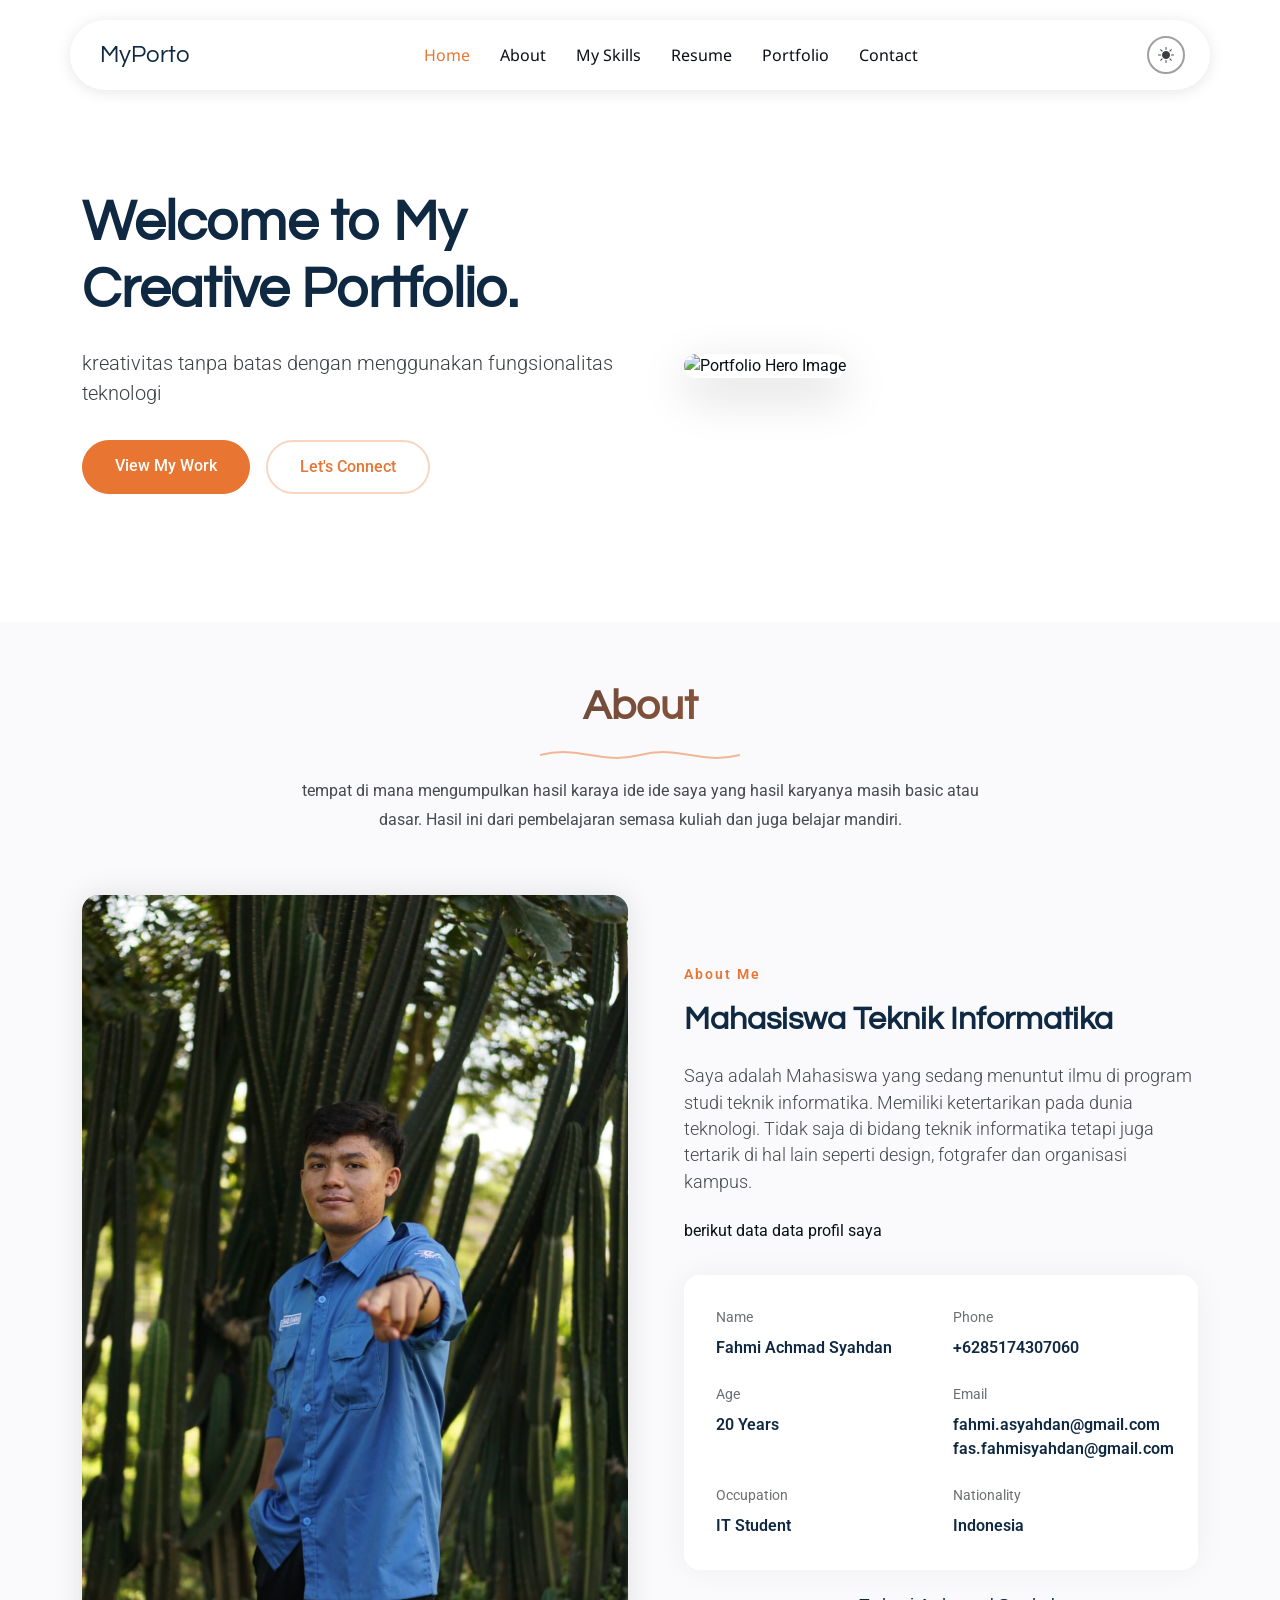
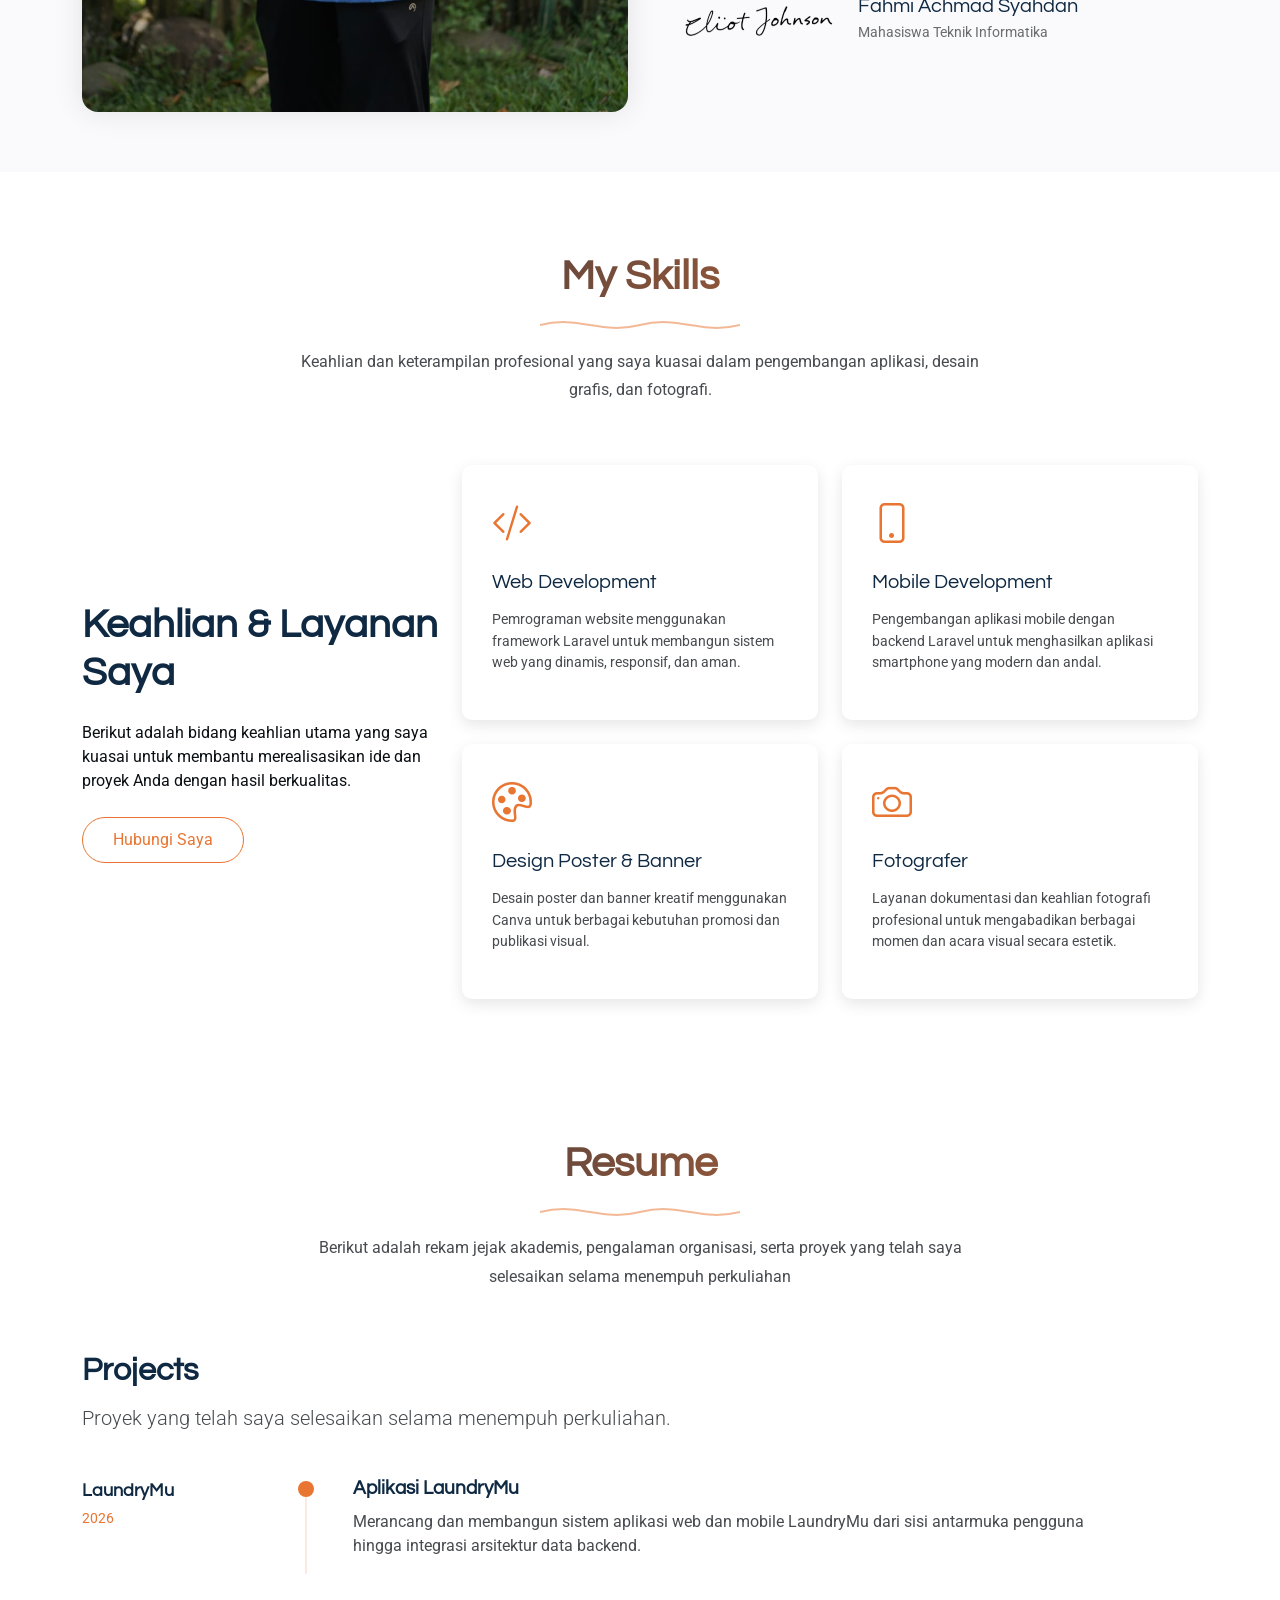
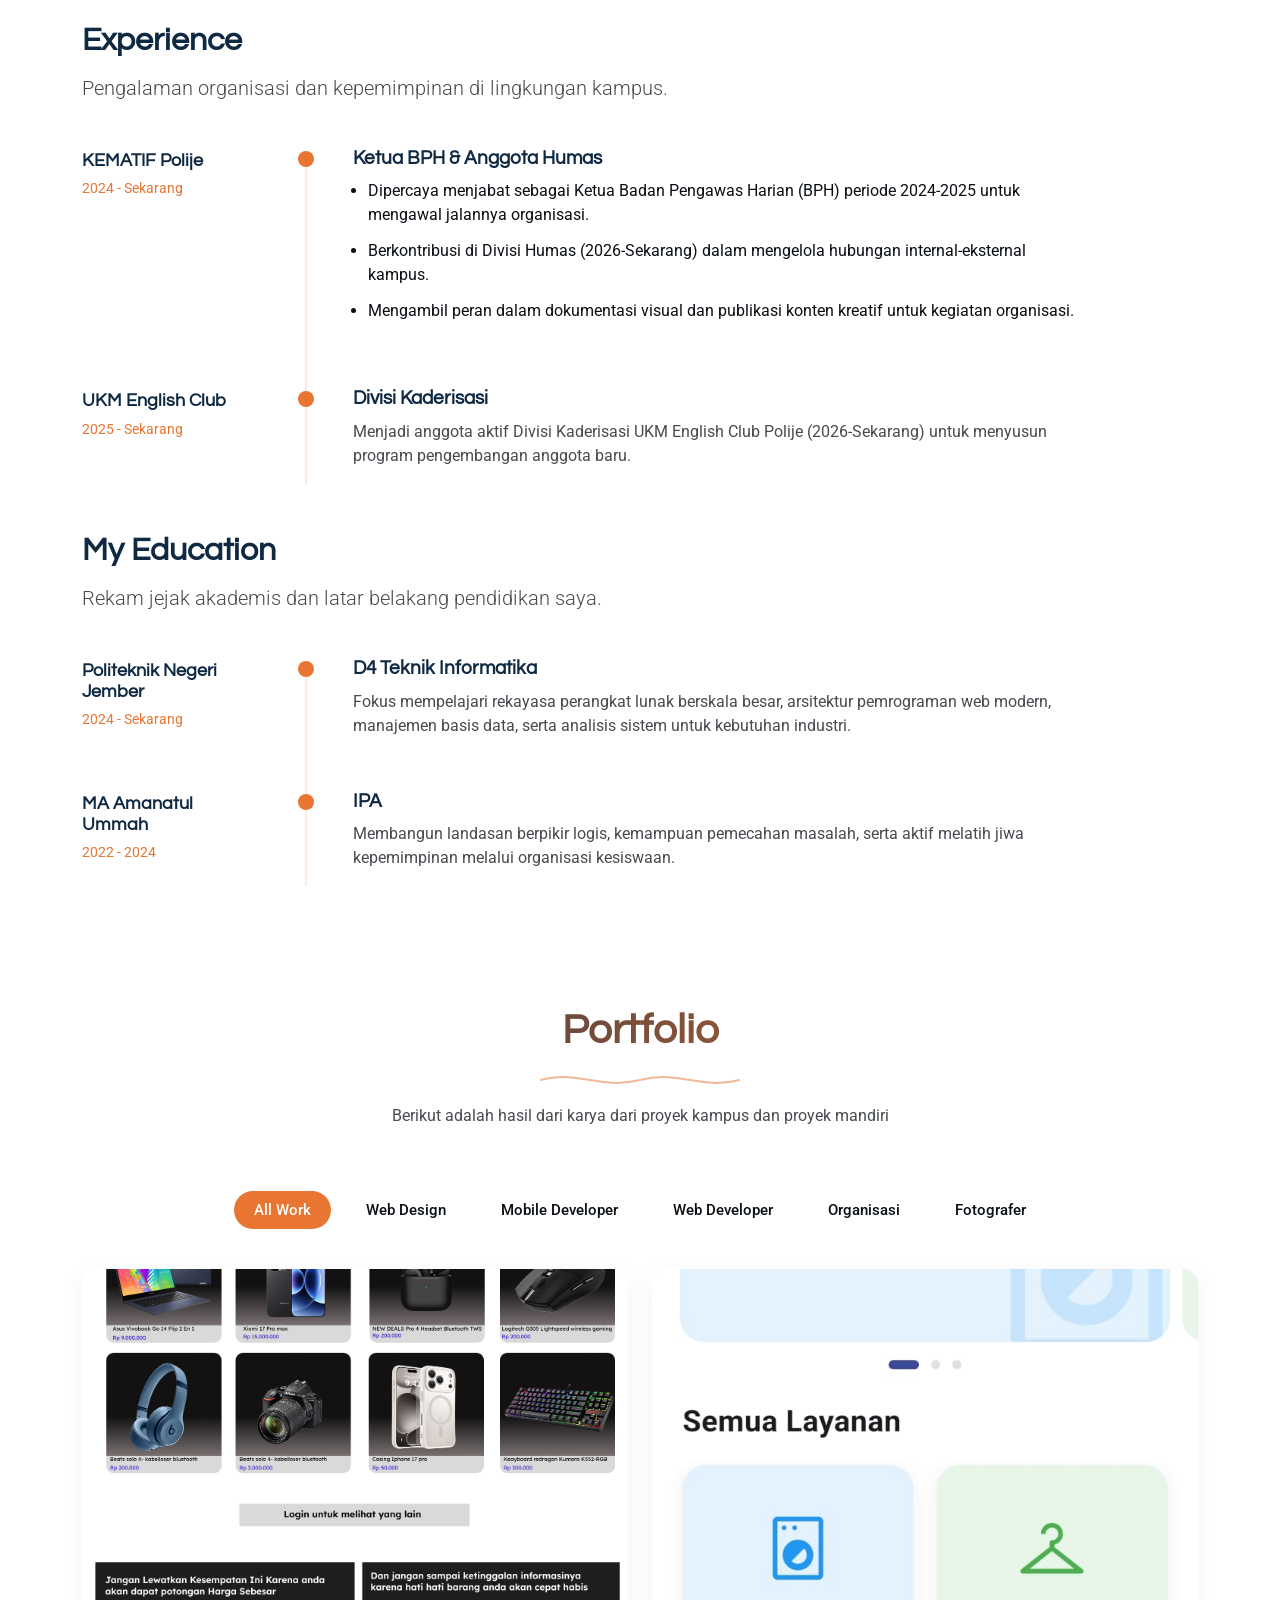
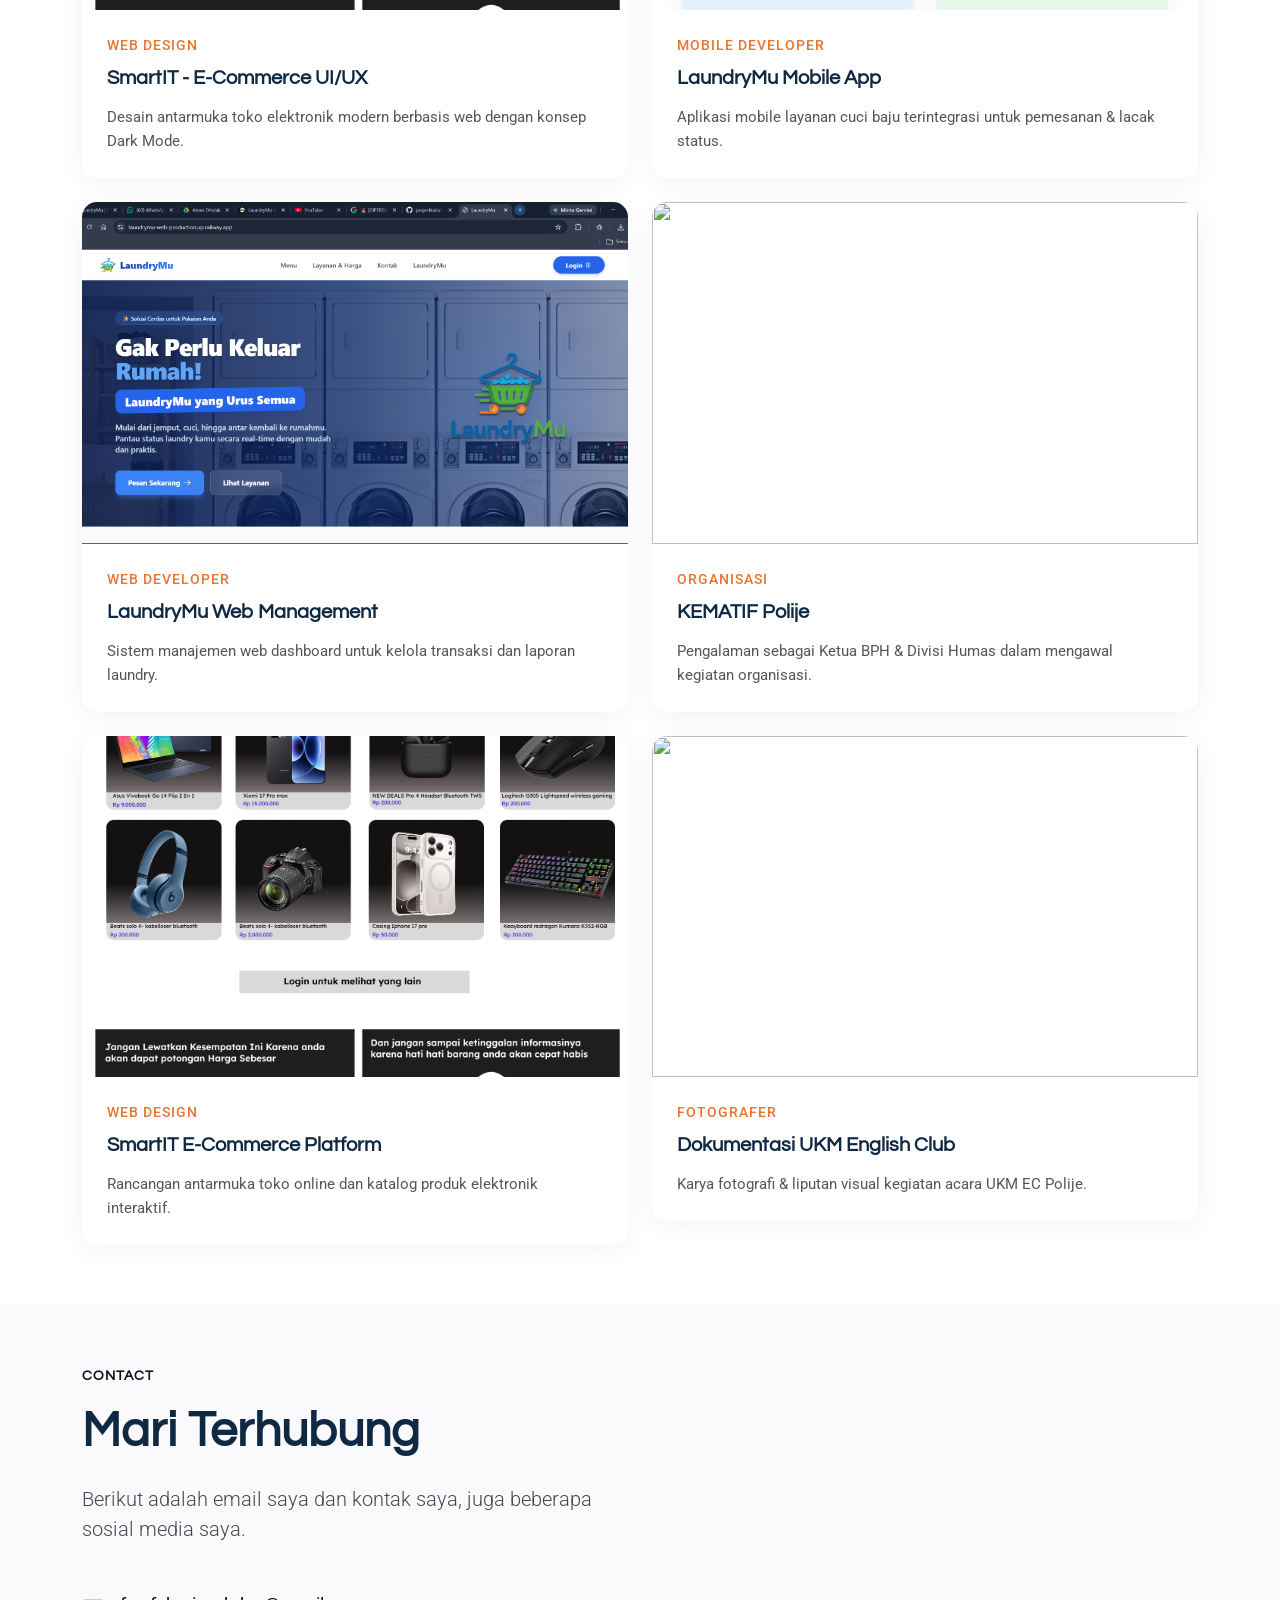
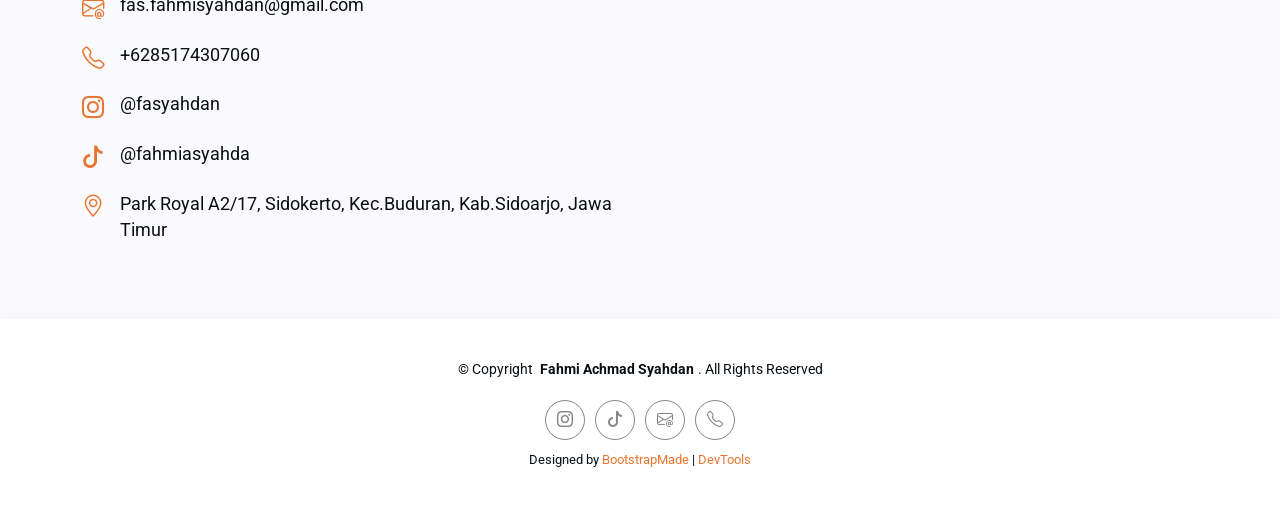
==== commit 46e0081d: "tadi sembunyiin icon di atas" ====
--- a/index.html
+++ b/index.html
@@ -76,12 +76,12 @@
         <i class="mobile-nav-toggle d-xl-none bi bi-list"></i>
       </nav>
 
-      <div class="header-social-links">
+      <!-- <div class="header-social-links">
         <a href="#" class="twitter"><i class="bi bi-twitter-x"></i></a>
         <a href="#" class="facebook"><i class="bi bi-facebook"></i></a>
         <a href="#" class="instagram"><i class="bi bi-instagram"></i></a>
         <a href="#" class="linkedin"><i class="bi bi-linkedin"></i></a>
-      </div>
+      </div> -->
 
       <!-- Dark Mode Toggle -->
       <button class="dark-mode-toggle" id="darkModeToggle" title="Toggle Dark Mode" aria-label="Toggle Dark Mode">
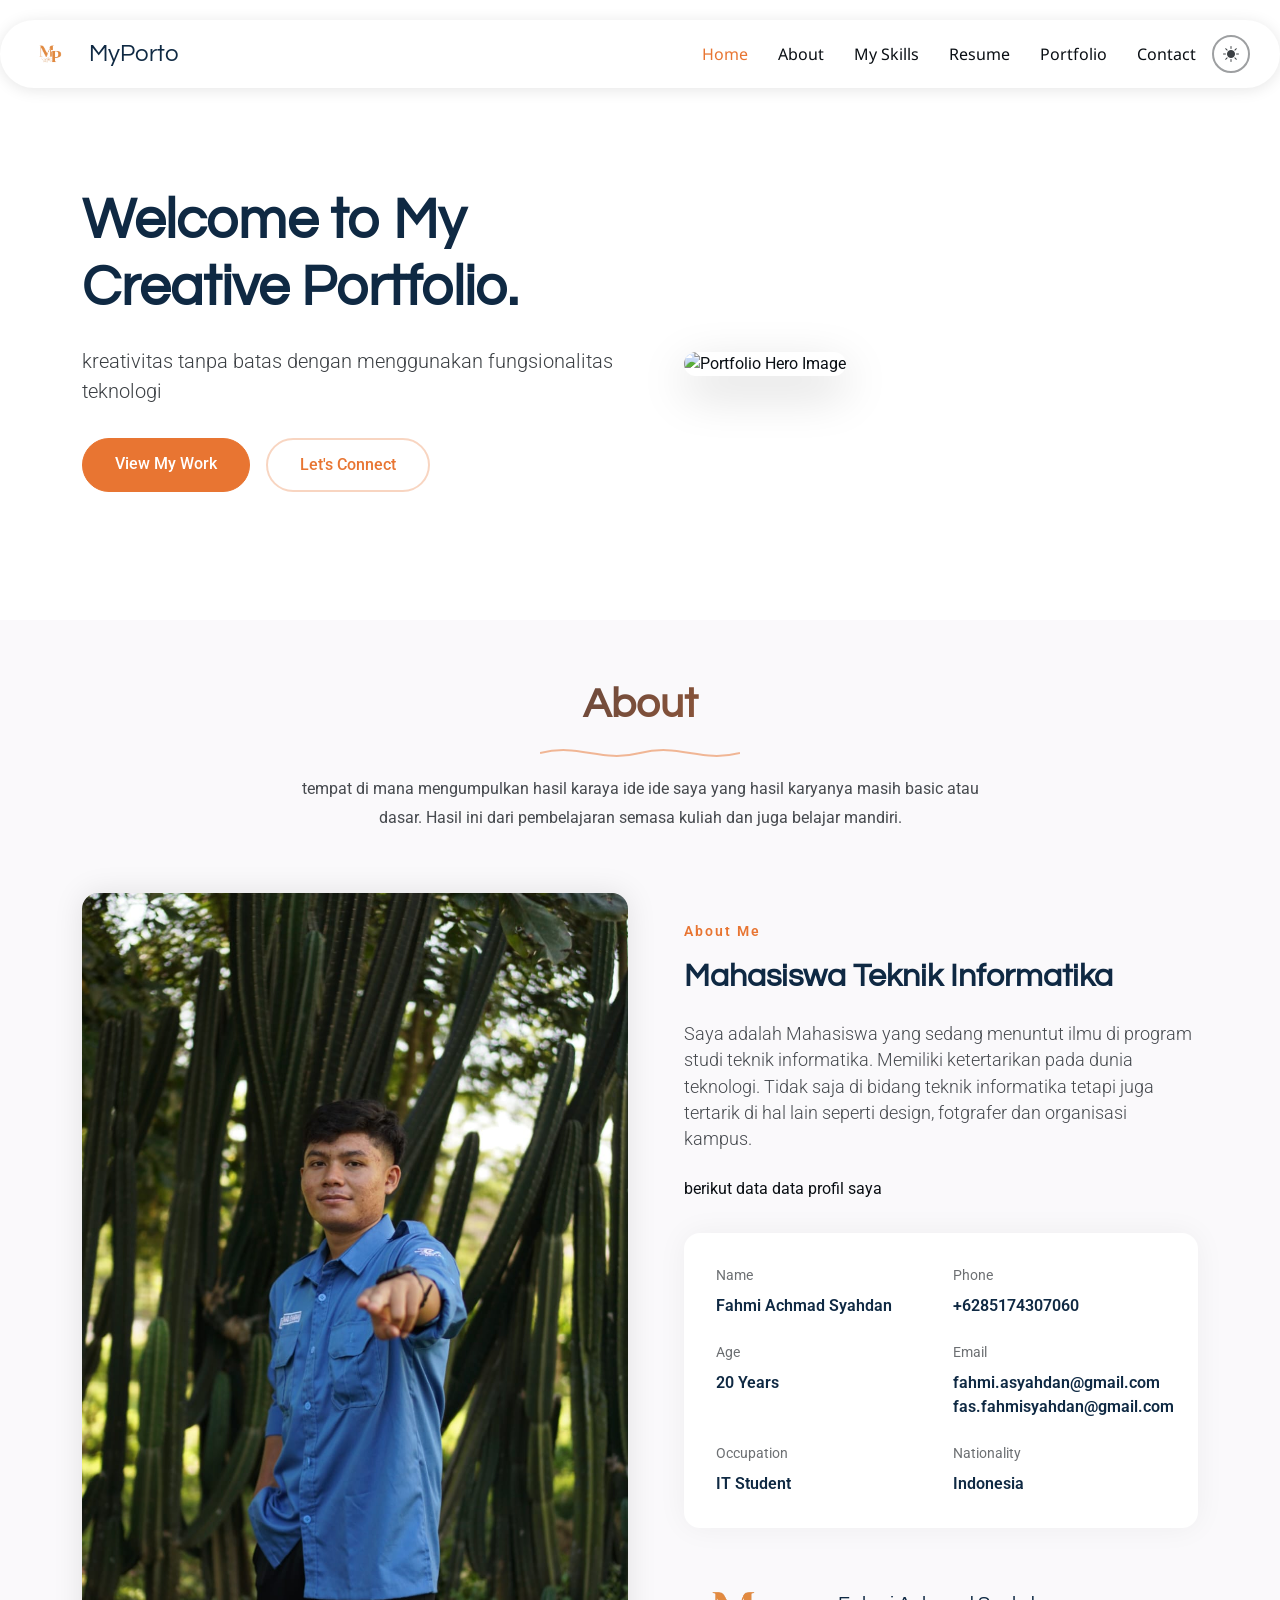
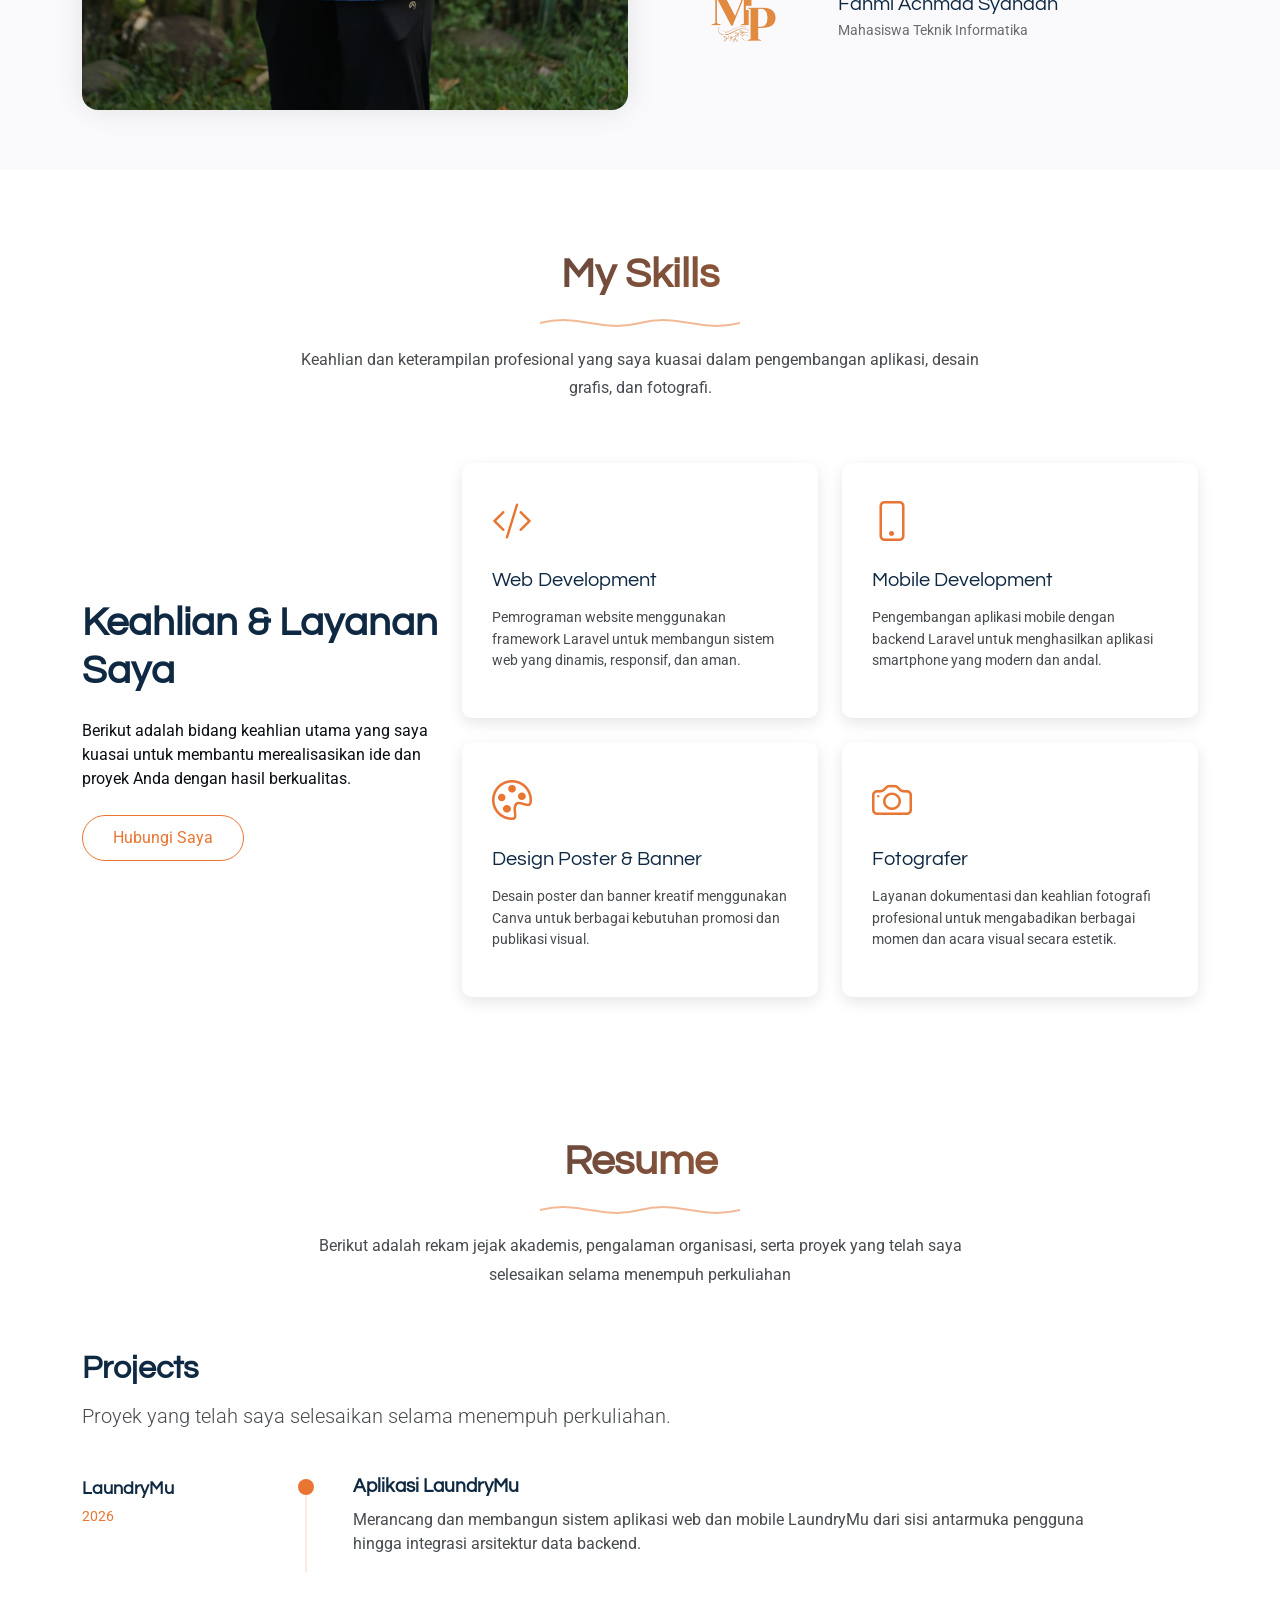
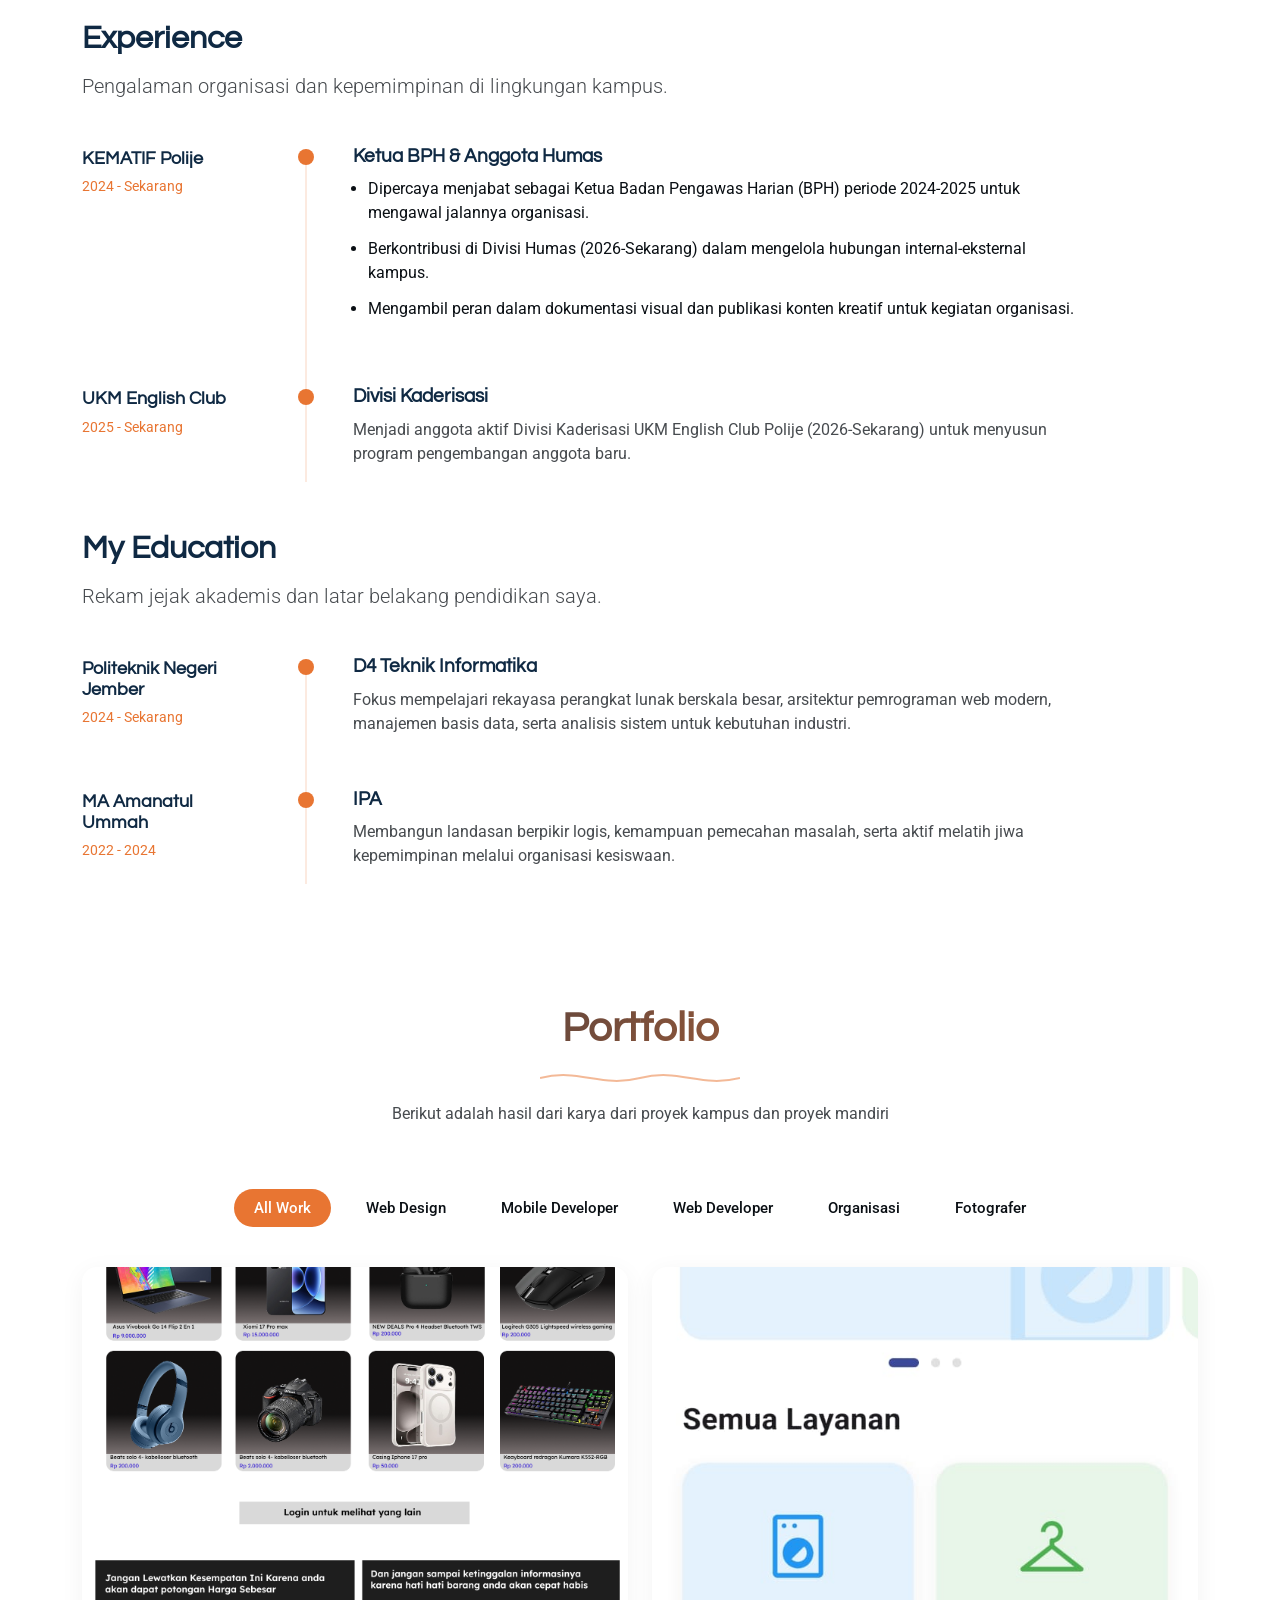
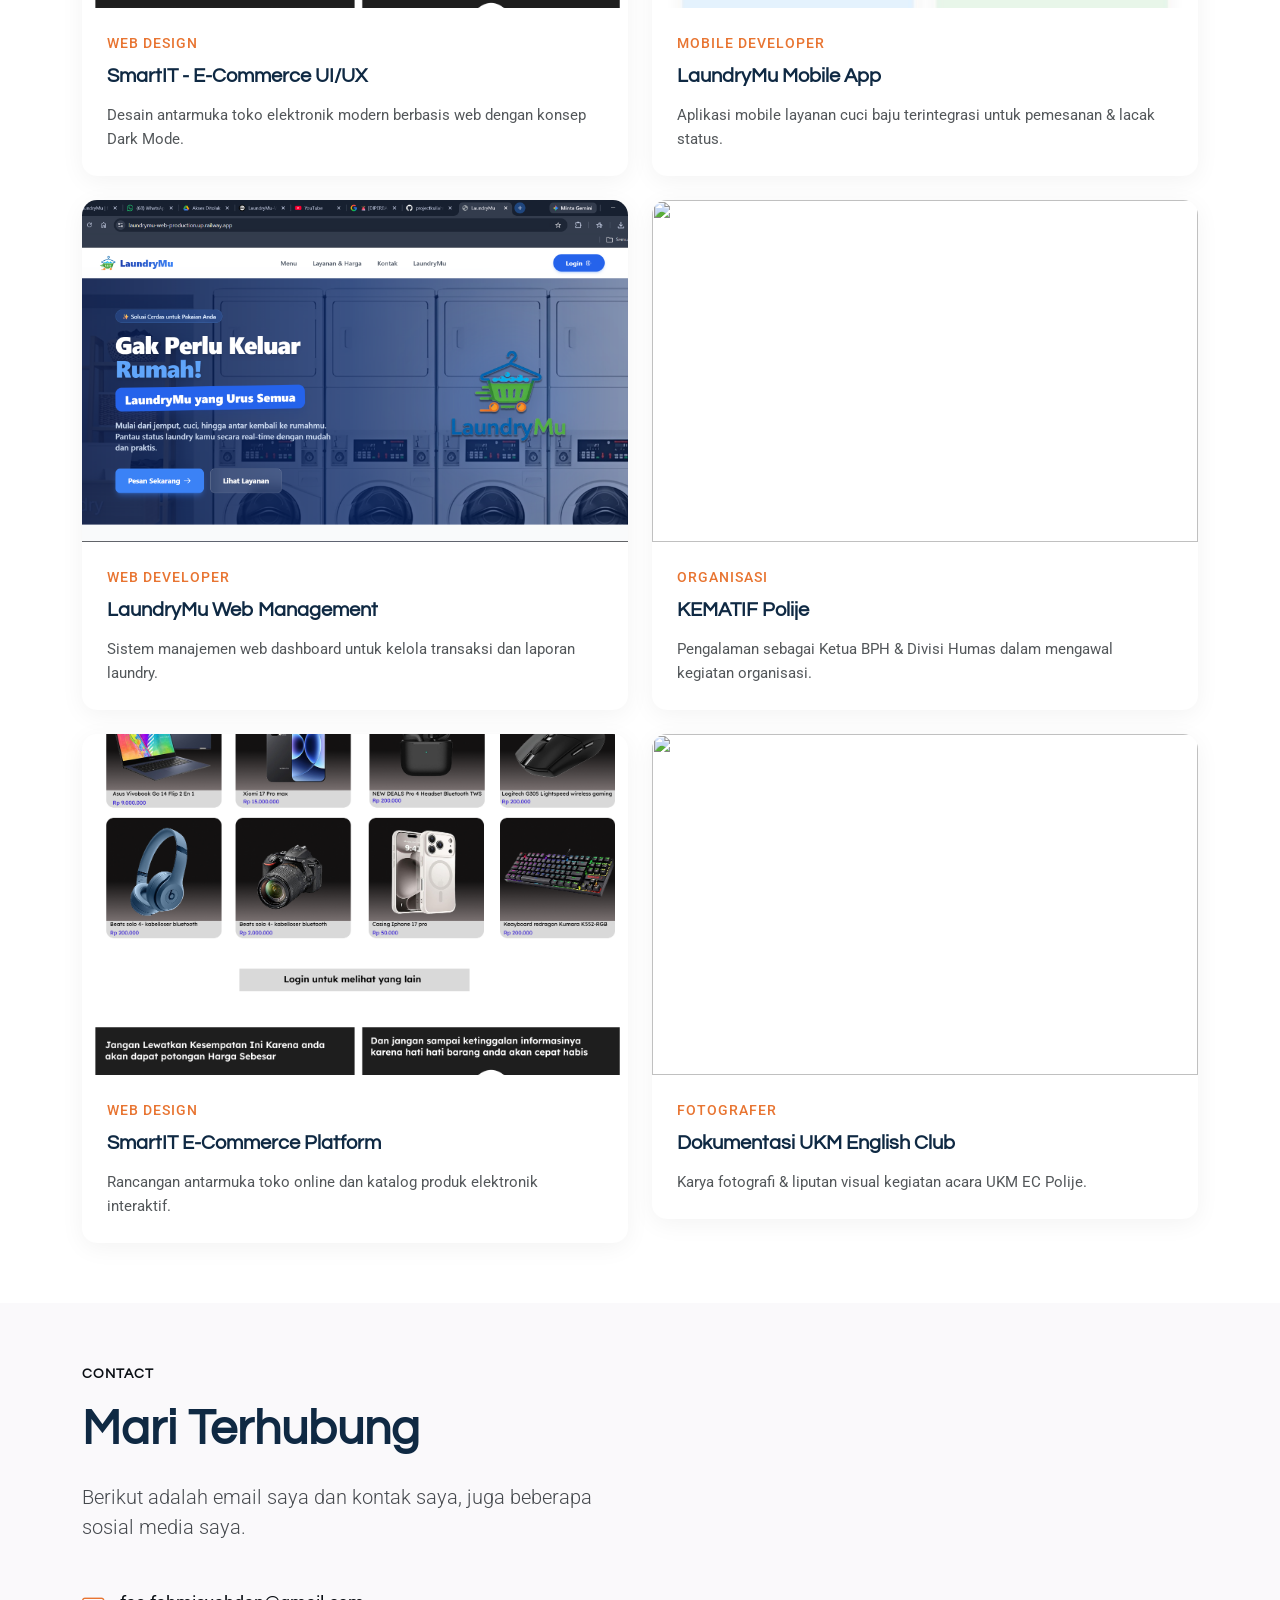
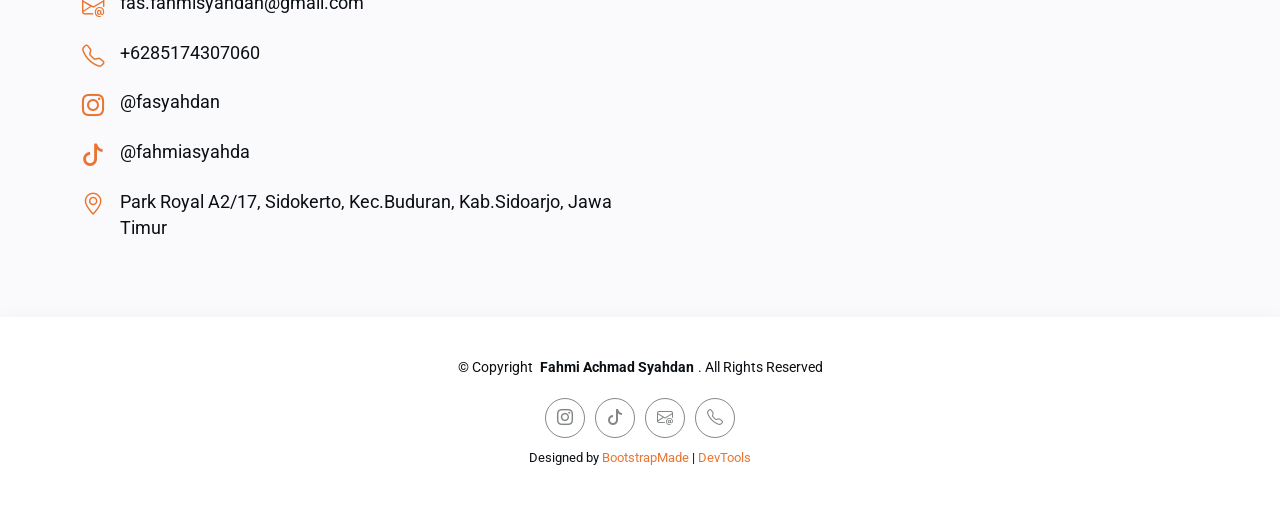
==== commit 96d78f6f: "update dari logo untuk portofolio nya" ====
--- a/index.html
+++ b/index.html
@@ -9,8 +9,8 @@
   <meta name="keywords" content="">
 
   <!-- Favicons -->
-  <link href="assets/img/favicon.png" rel="icon">
-  <link href="assets/img/apple-touch-icon.png" rel="apple-touch-icon">
+  <link href="assets/img/profile/logo-favicon.png" rel="icon">
+  <link href="assets/img/profile/logo-favicon.png" rel="apple-touch-icon">
 
   <!-- Fonts -->
   <link href="https://fonts.googleapis.com" rel="preconnect">
@@ -55,11 +55,10 @@
 
   <header id="header" class="header d-flex align-items-center sticky-top">
     <div
-      class="header-container container-fluid container-xl position-relative d-flex align-items-center justify-content-between">
-
-      <a href="index.html" class="logo d-flex align-items-center me-auto me-xl-0">
-        <!-- Uncomment the line below if you also wish to use an image logo -->
-        <!-- <img src="assets/img/logo.webp" alt=""> -->
+      class="header-container container-fluid container-xxl position-relative d-flex align-items-center justify-content-between">
+
+      <a href="index.html" class="logo d-flex align-items-center me-auto">
+        <img src="assets/img/profile/logo my porto.png" alt="Logo">
         <h1 class="sitename">MyPorto</h1>
       </a>
 
@@ -84,7 +83,7 @@
       </div> -->
 
       <!-- Dark Mode Toggle -->
-      <button class="dark-mode-toggle" id="darkModeToggle" title="Toggle Dark Mode" aria-label="Toggle Dark Mode">
+      <button class="dark-mode-toggle ms-3" id="darkModeToggle" title="Toggle Dark Mode" aria-label="Toggle Dark Mode">
         <i class="bi bi-sun-fill icon-sun"></i>
         <i class="bi bi-moon-fill icon-moon"></i>
       </button>
@@ -205,7 +204,7 @@
 
               <div class="signature mt-4">
                 <div class="signature-image">
-                  <img src="assets/img/misc/signature-1.webp" alt="" class="img-fluid">
+                  <img src="assets/img/profile/logo my porto.png" alt="Logo" class="img-fluid" style="max-height: 130px;">
                 </div>
                 <div class="signature-info">
                   <h4>Fahmi Achmad Syahdan</h4>
--- a/assets/css/main.css
+++ b/assets/css/main.css
@@ -254,7 +254,7 @@
 .header .header-container {
   background: var(--surface-color);
   border-radius: 50px;
-  padding: 5px 25px;
+  padding: 4px 30px;
   box-shadow: 0px 2px 15px rgba(0, 0, 0, 0.1);
 }
 
@@ -263,8 +263,8 @@
 }
 
 .header .logo img {
-  max-height: 36px;
-  margin-right: 8px;
+  max-height: 44px;
+  margin-right: 10px;
 }
 
 .header .logo h1 {
@@ -1047,7 +1047,7 @@
 }
 
 .about .signature .signature-image {
-  max-width: 150px;
+  max-width: 220px;
 }
 
 .about .signature .signature-info h4 {
